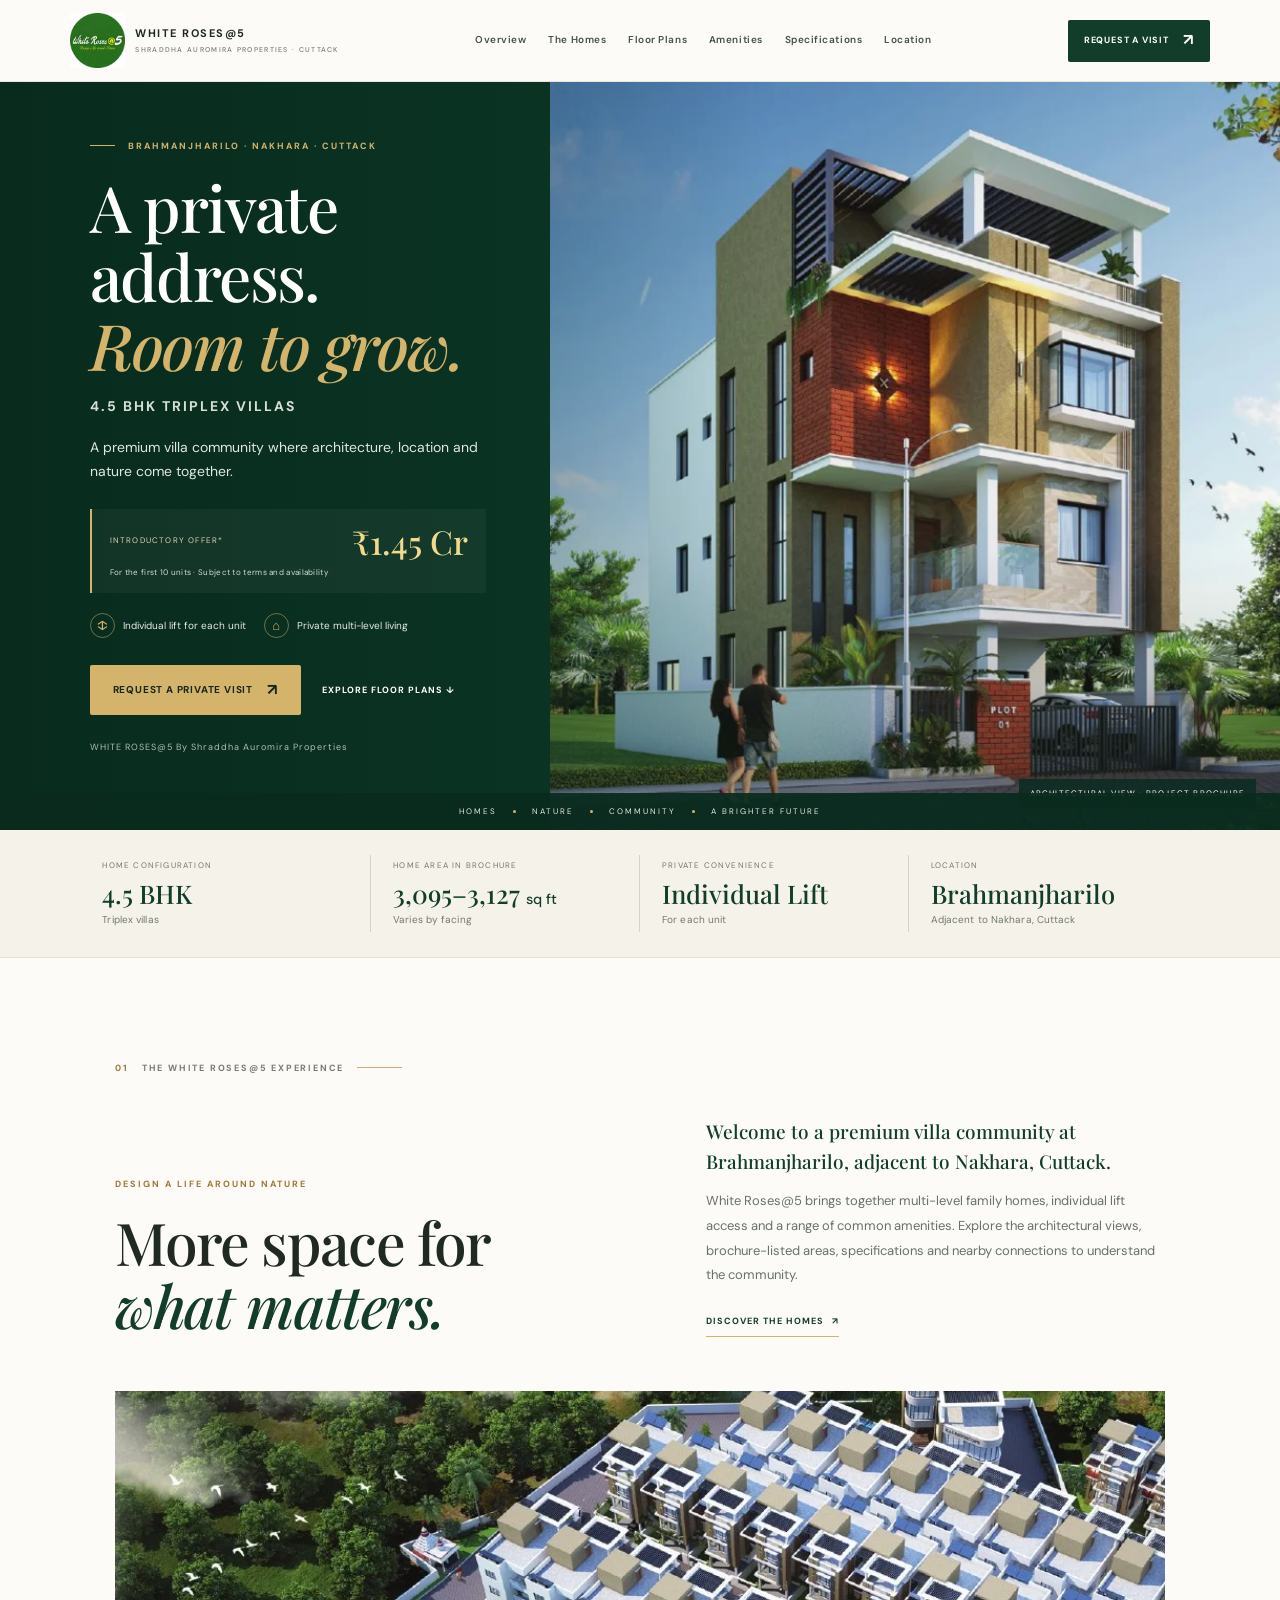
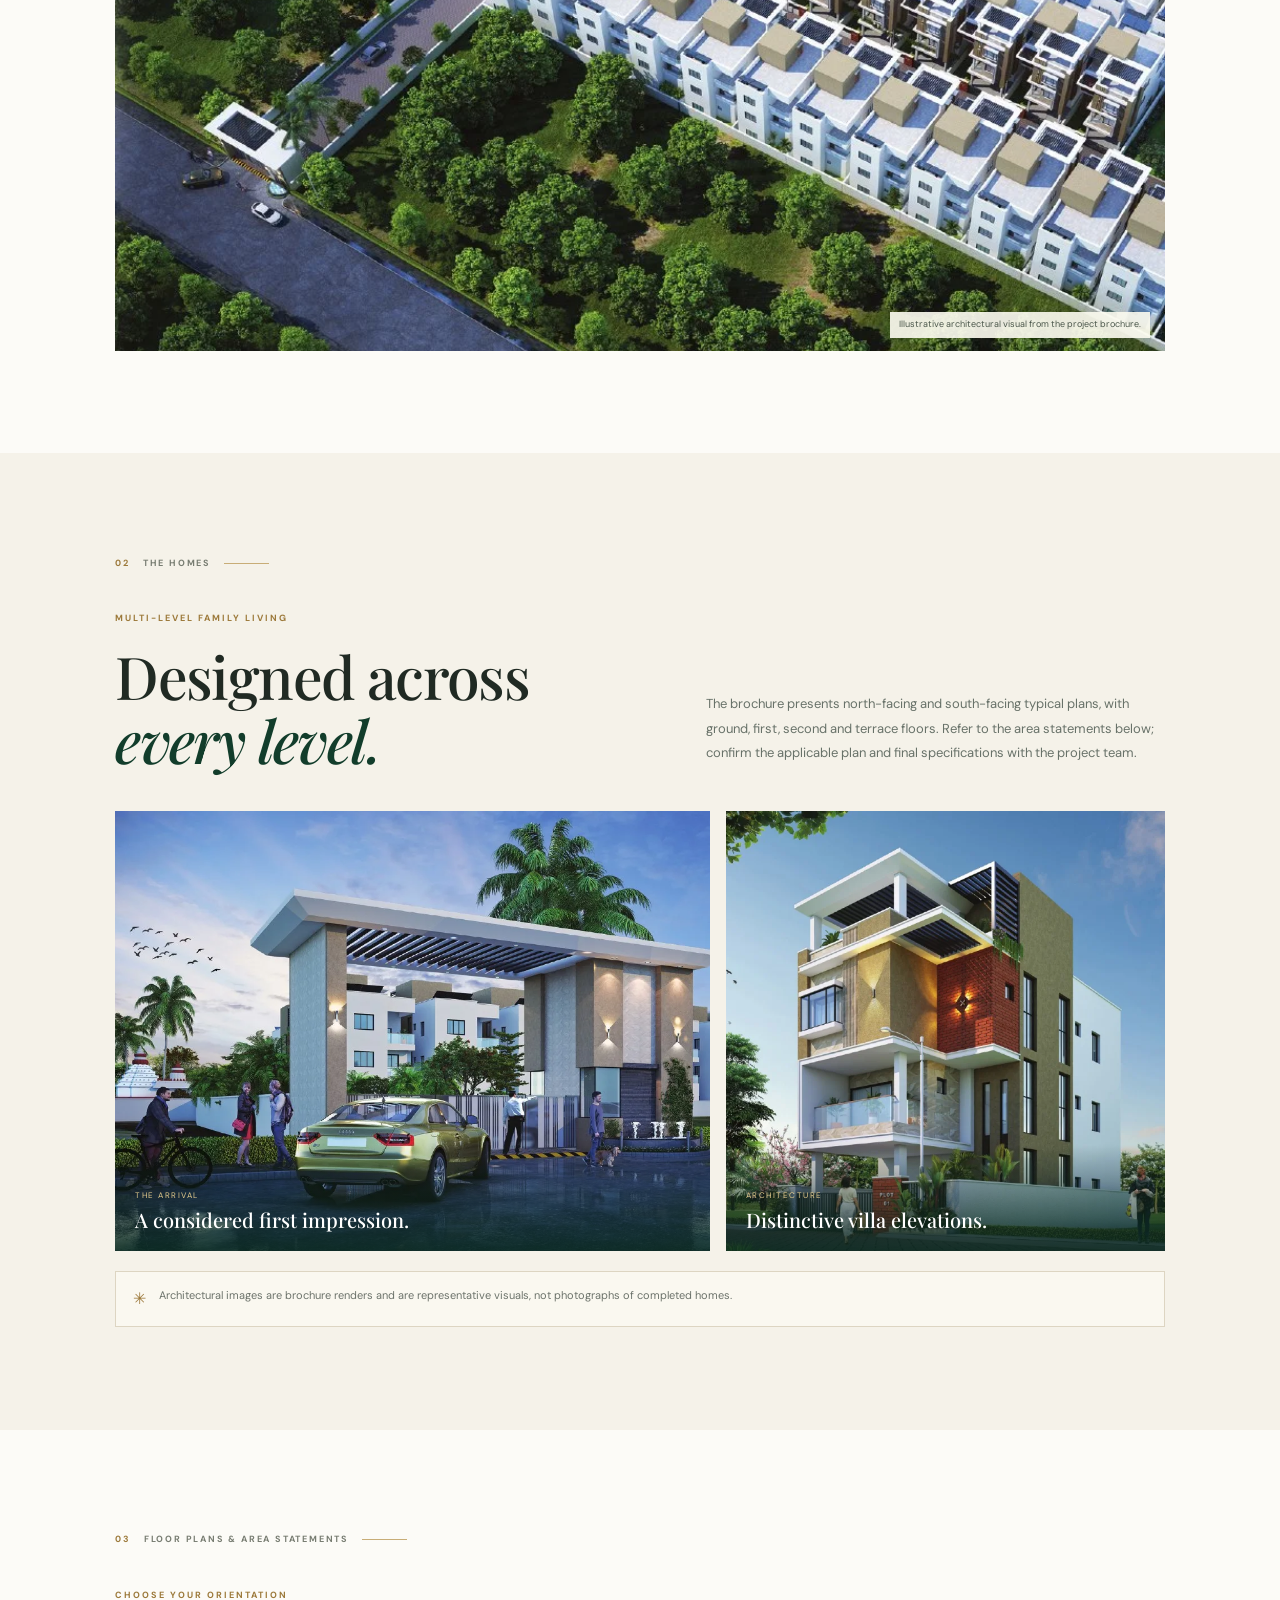
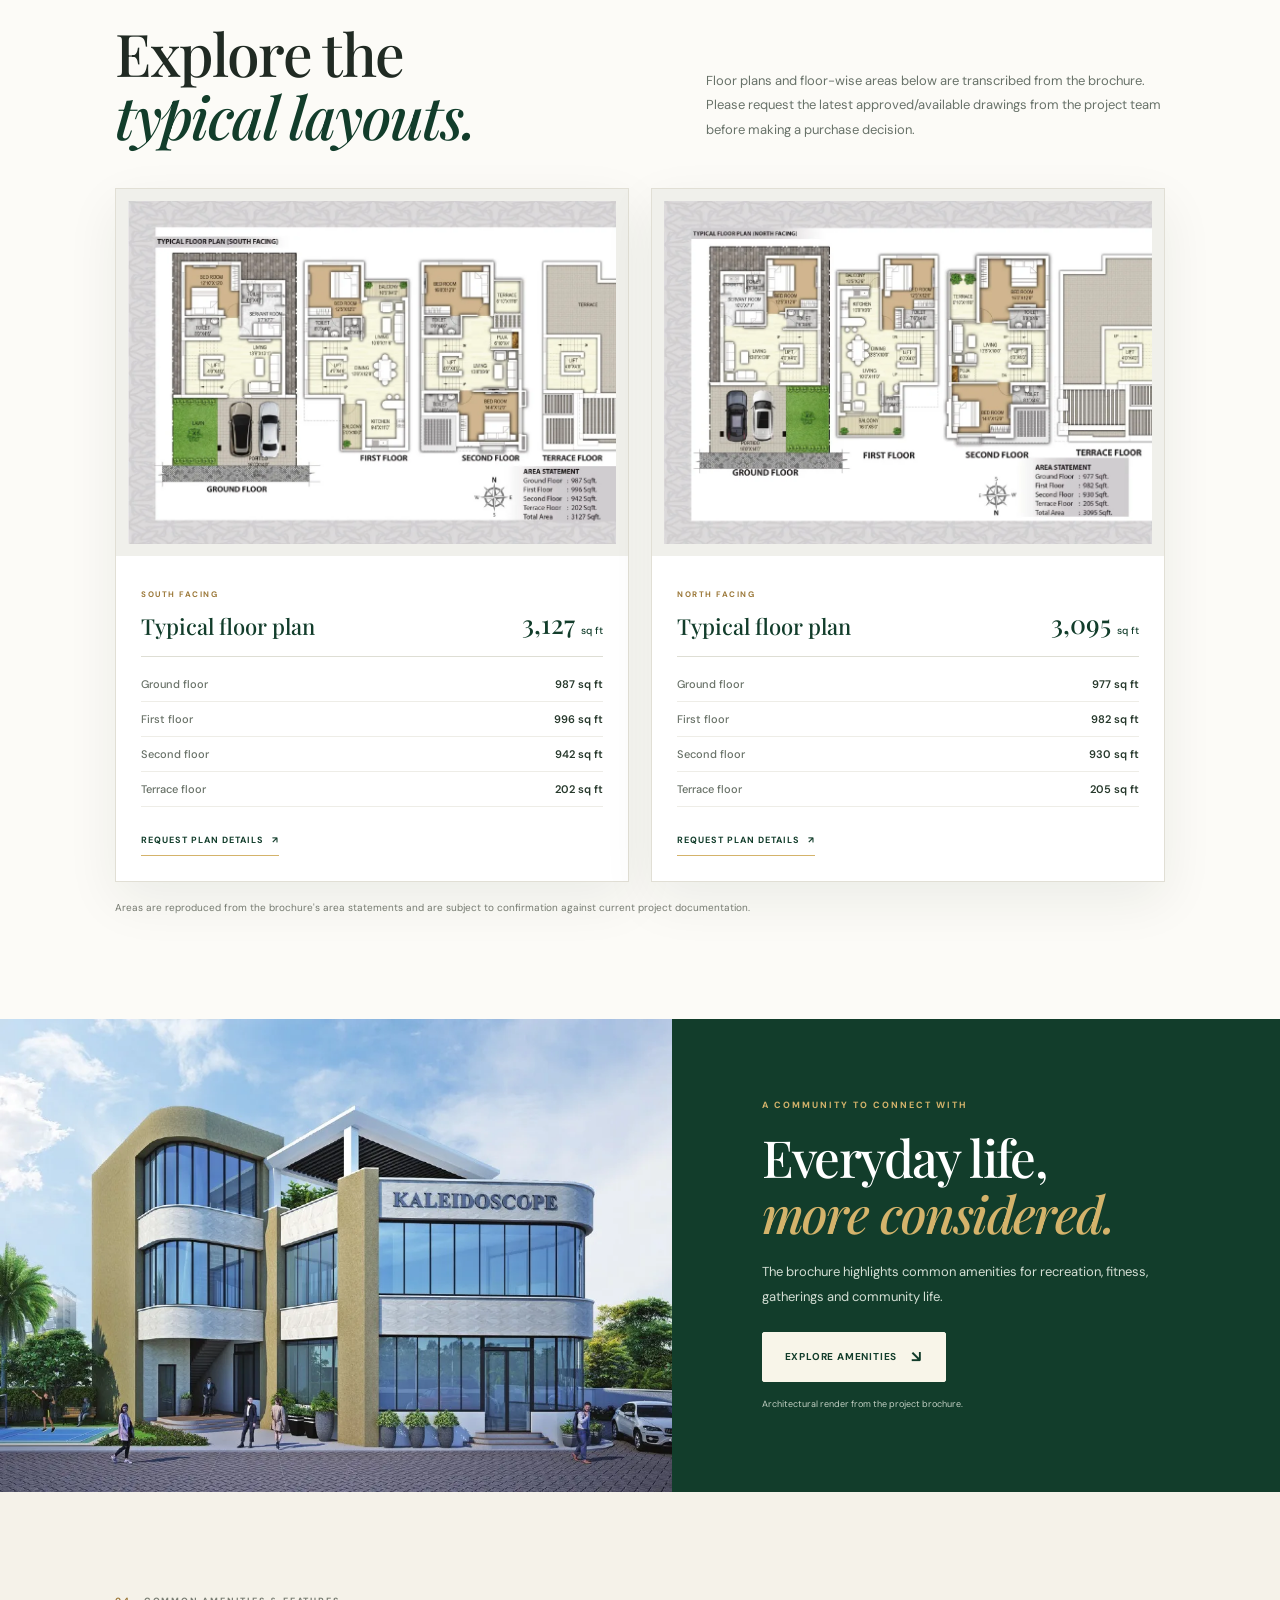
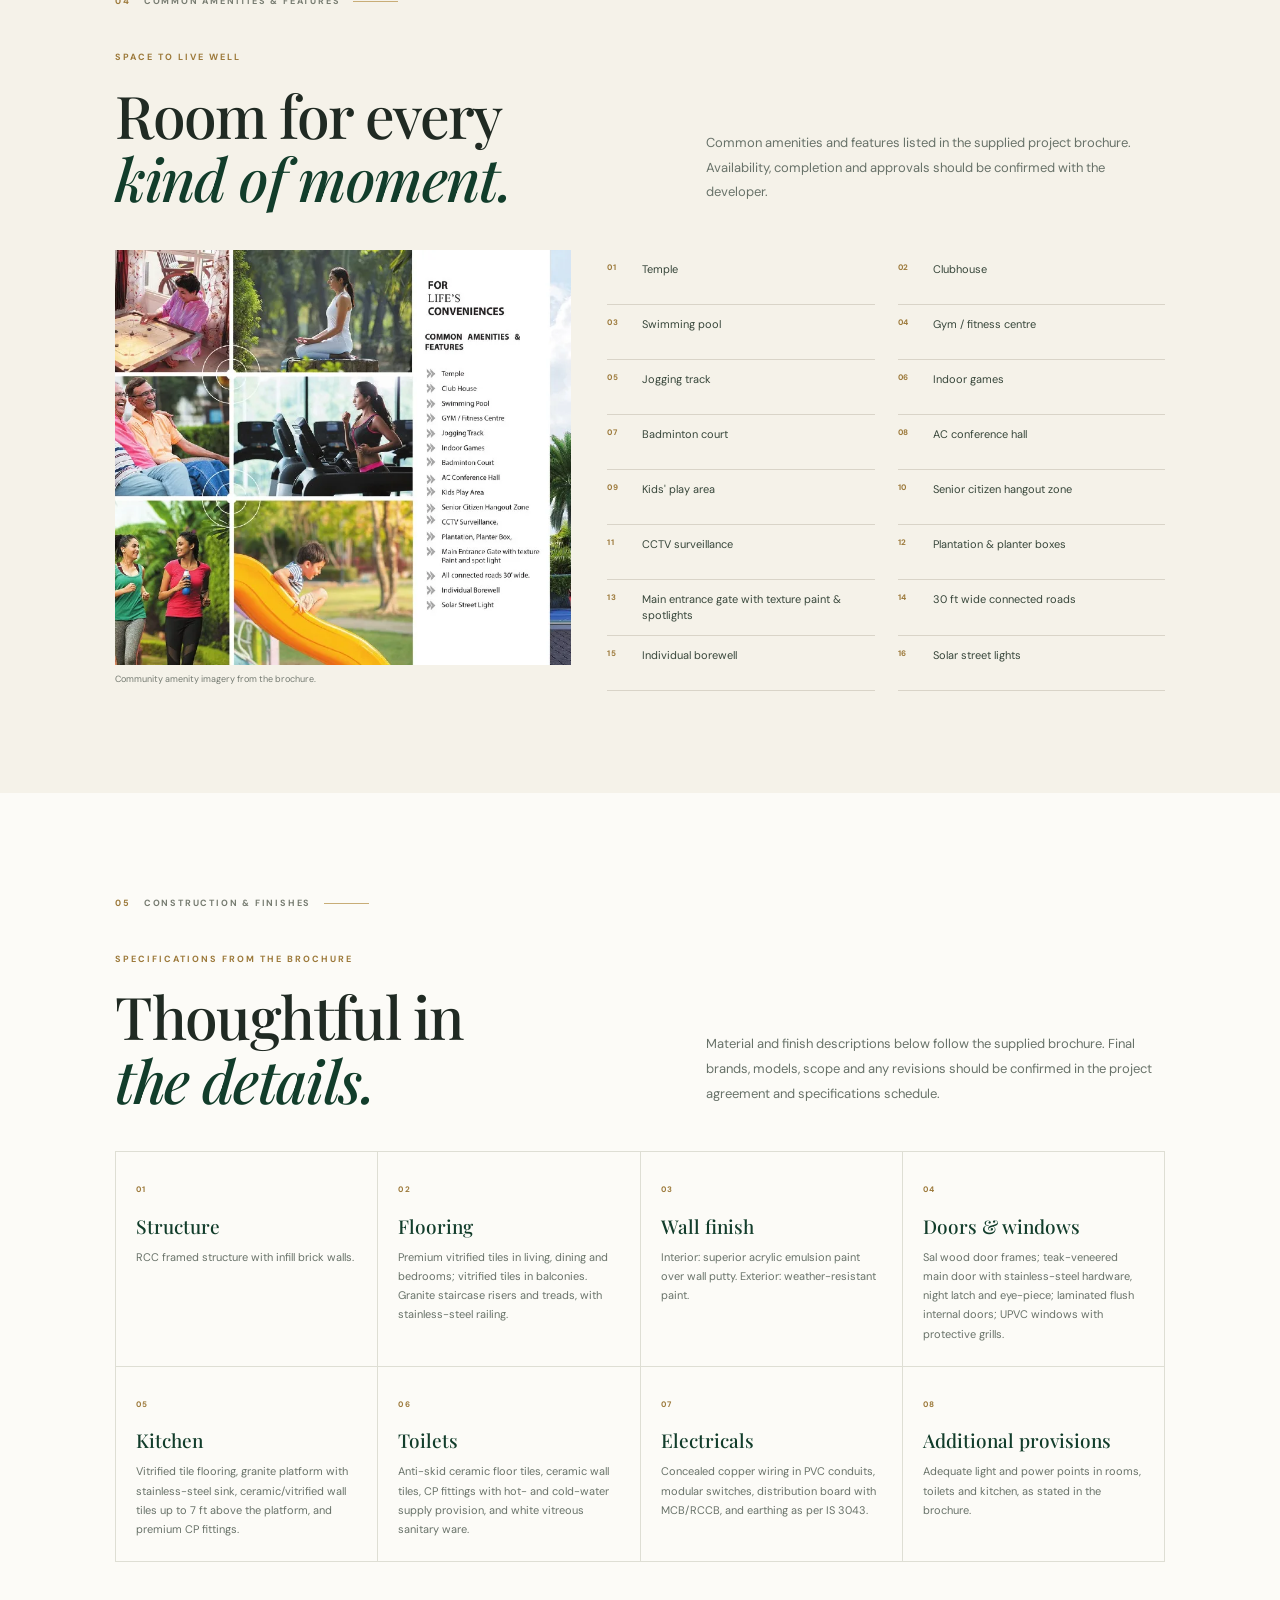
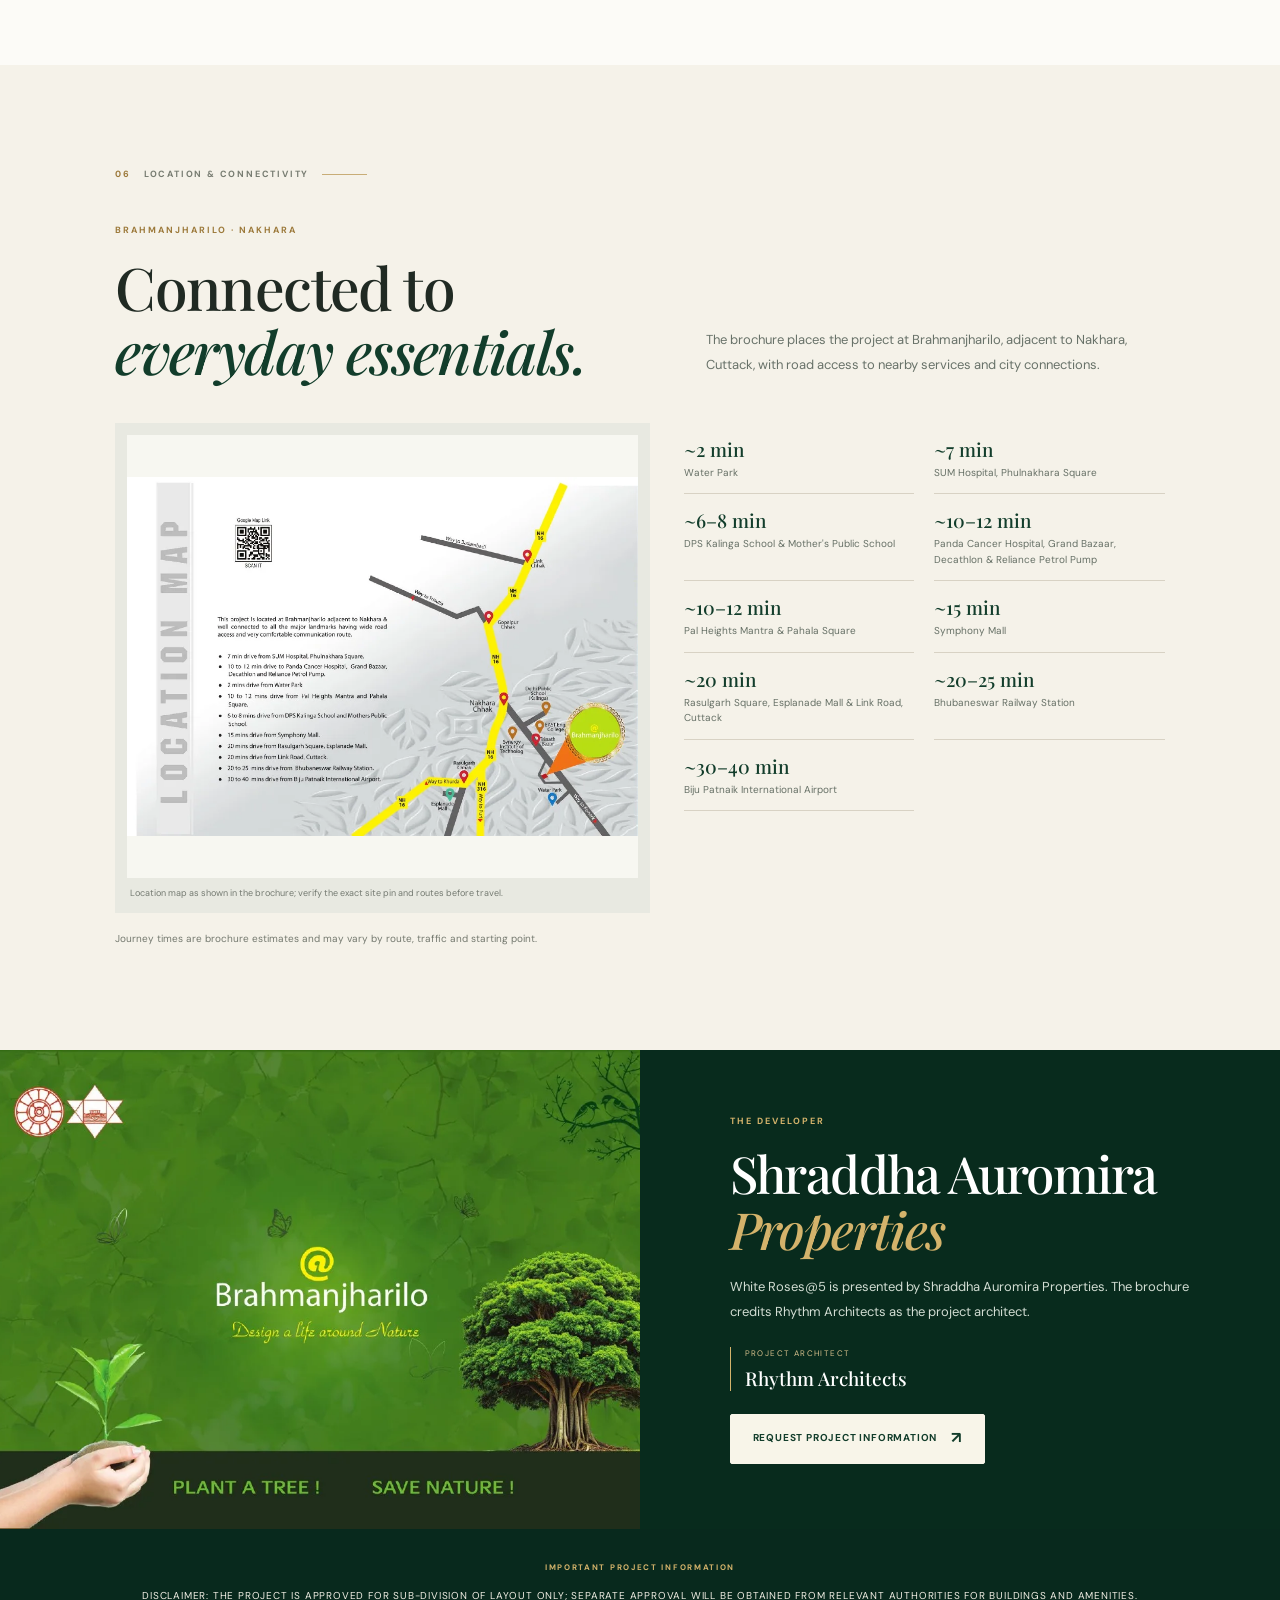
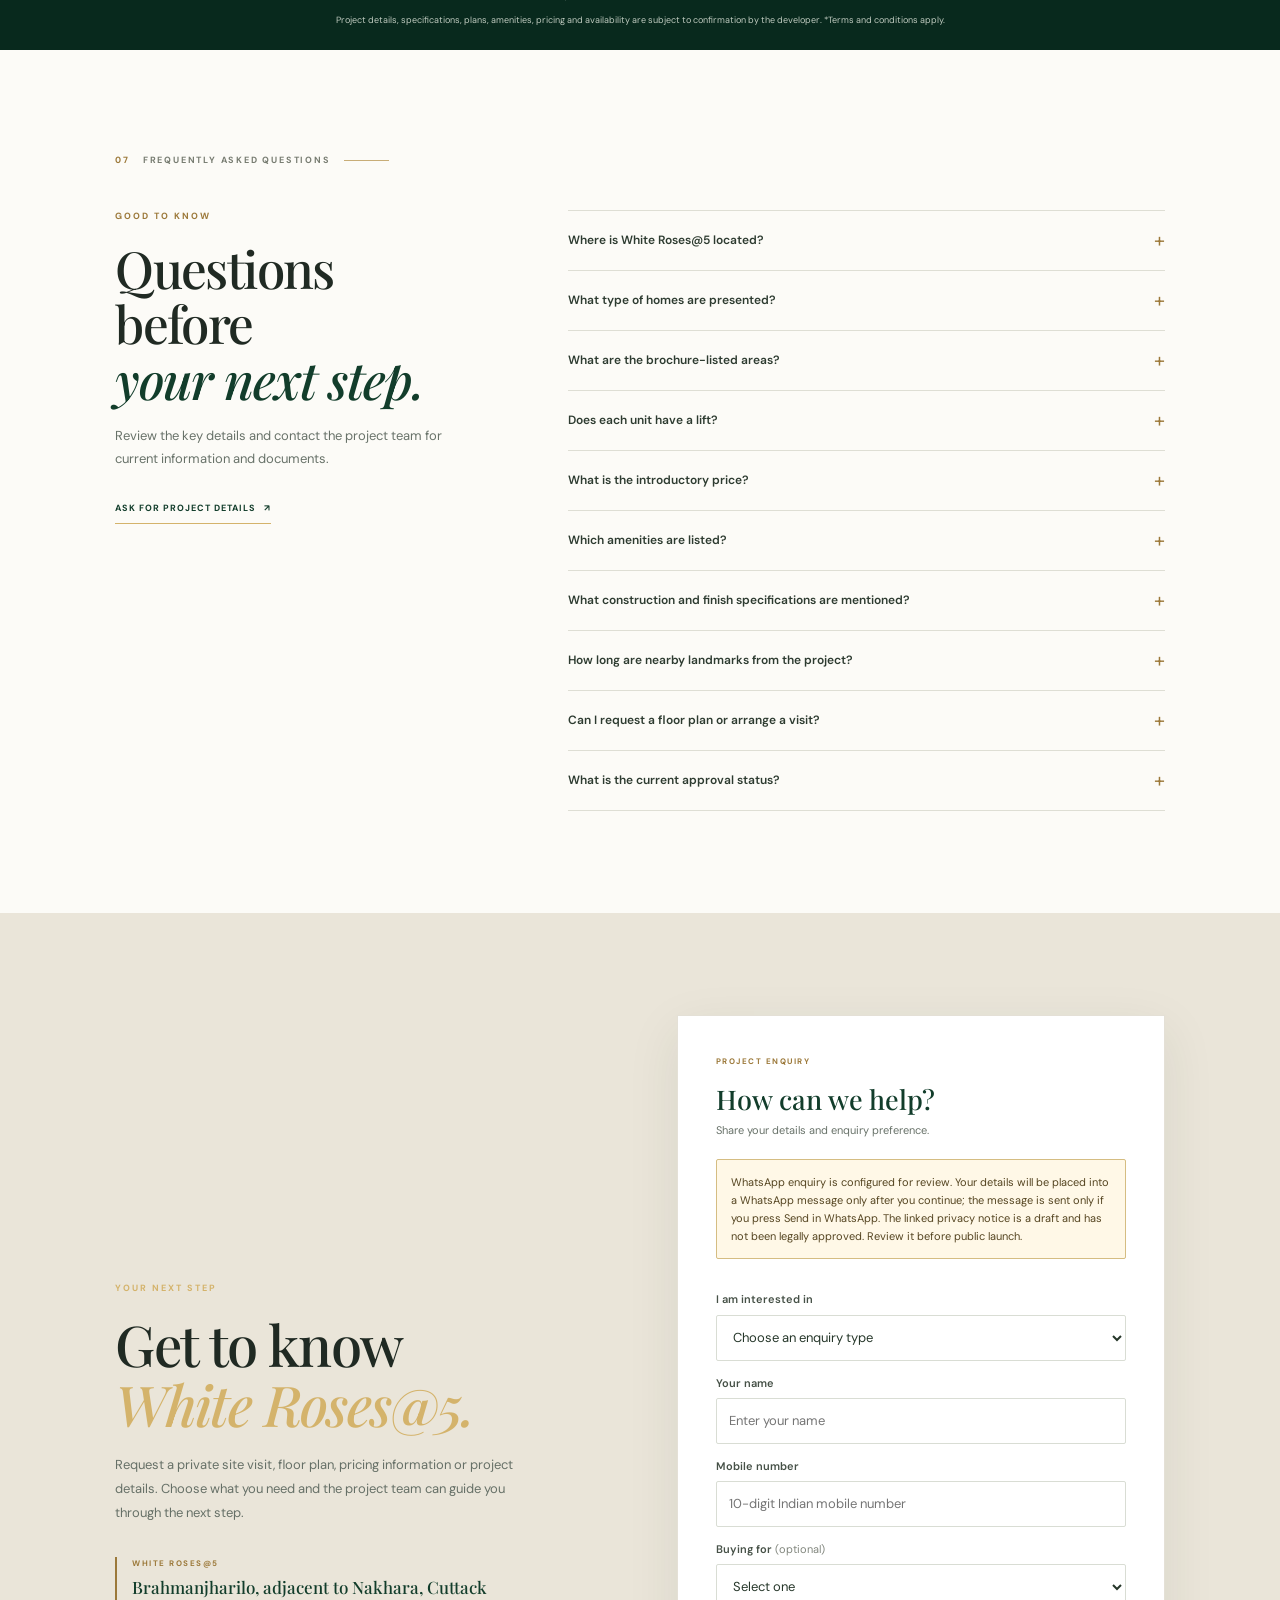
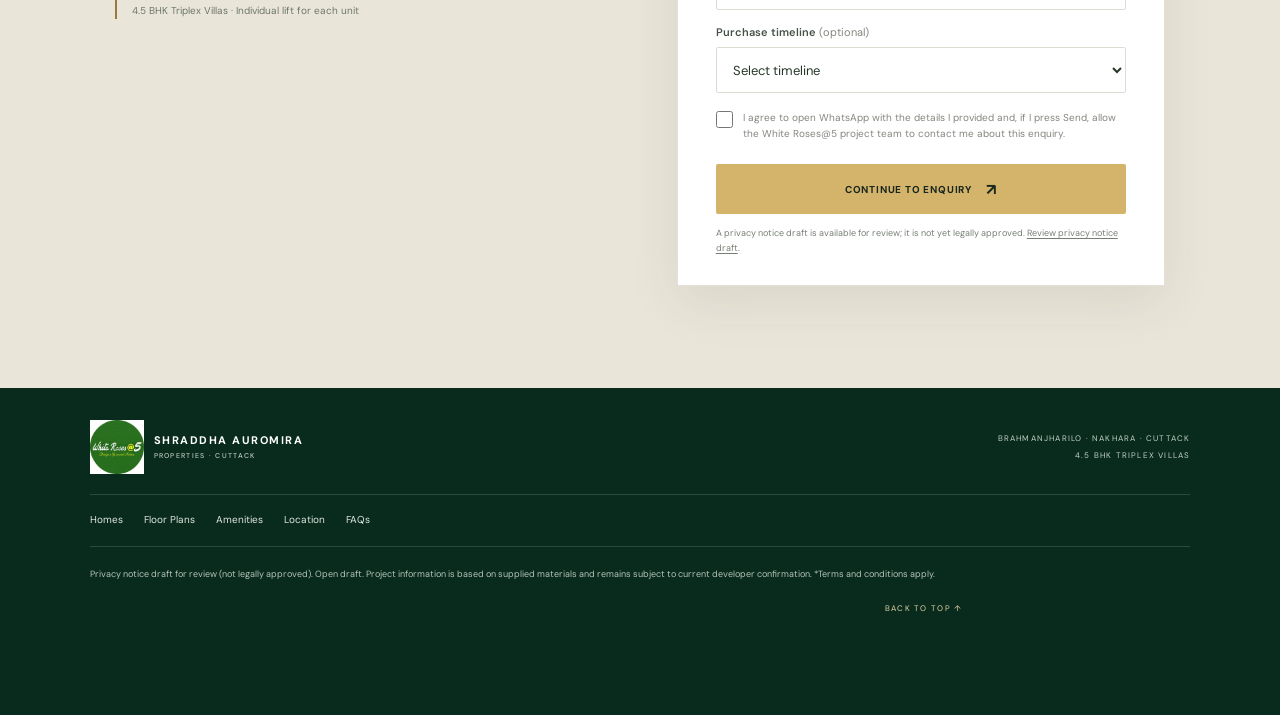
==== index.html @ a3e11076 "new updates" ====
<!doctype html>
<html lang="en">
<head>
  <meta charset="utf-8">
  <meta name="viewport" content="width=device-width, initial-scale=1">
  <meta name="theme-color" content="#123d2b">
  <meta name="color-scheme" content="light">
  <meta name="referrer" content="strict-origin-when-cross-origin">
  <meta name="description" content="Explore White Roses@5 by Shraddha Auromira Properties, a 4.5 BHK triplex villa community at Brahmanjharilo, adjacent to Nakhara, Cuttack. View brochure-listed floor areas, amenities, specifications and location details.">
  <meta property="og:type" content="website">
  <meta property="og:title" content="White Roses@5 | 4.5 BHK Triplex Villa Community">
  <meta property="og:description" content="A private villa community at Brahmanjharilo, adjacent to Nakhara, Cuttack. Explore the homes, plans, amenities and specifications.">
  <meta property="og:image" content="assets/brochure/page-04-right.webp">
  <title>White Roses@5, Brahmanjharilo, Nakhara | 4.5 BHK Triplex Villas</title>
  <link rel="icon" type="image/png" sizes="96x96" href="assets/favicon.png">
  <link rel="preconnect" href="https://fonts.googleapis.com">
  <link rel="preconnect" href="https://fonts.gstatic.com" crossorigin>
  <link href="https://fonts.googleapis.com/css2?family=DM+Sans:wght@400;500;600;700&family=Playfair+Display:wght@500;600;700&display=swap" rel="stylesheet">
  <link rel="stylesheet" href="styles.css">
</head>
<body>
<a class="skip-link" href="#main">Skip to content</a>
<header class="site-header">
  <a class="brand" href="#top" aria-label="White Roses at 5 home">
    <img src="assets/white-roses-logo.webp" width="62" height="62" alt="White Roses at 5 — Design a life around Nature">
    <span class="brand-copy">WHITE ROSES@5 <small>SHRADDHA AUROMIRA PROPERTIES · CUTTACK</small></span>
  </a>
  <nav class="desktop-nav" id="primary-navigation" aria-label="Main navigation">
    <a href="#overview">Overview</a><a href="#homes">The Homes</a><a href="#floor-plans">Floor Plans</a><a href="#amenities">Amenities</a><a href="#specifications">Specifications</a><a href="#location">Location</a>
  </nav>
  <div class="header-actions">
    <a class="button button-dark header-cta" href="#enquiry" data-intent="Site Visit">Request a Visit <span aria-hidden="true">↗</span></a>
    <button class="menu-toggle" type="button" aria-expanded="false" aria-controls="primary-navigation" aria-label="Open navigation menu"><span></span><span></span><span></span></button>
  </div>
</header>
<main id="main" tabindex="-1">
  <section class="hero" id="top" aria-labelledby="hero-title">
    <div class="hero-media">
      <img src="assets/brochure/page-04-right.webp" width="1000" height="704" fetchpriority="high" alt="Architectural perspective of a White Roses@5 triplex villa, as shown in the project brochure">
      <span class="image-stamp">ARCHITECTURAL VIEW · PROJECT BROCHURE</span>
    </div>
    <div class="hero-shade"></div>
    <div class="hero-content">
      <p class="eyebrow"><span></span> BRAHMANJHARILO · NAKHARA · CUTTACK</p>
      <h1 id="hero-title">A private address.<br><em>Room to grow.</em><strong>4.5 BHK TRIPLEX VILLAS</strong></h1>
      <p class="hero-sub">A premium villa community where architecture, location and nature come together.</p>
      <div class="hero-offer"><div><span>INTRODUCTORY OFFER*</span><strong>₹1.45 Cr</strong></div><small>For the first 10 units · Subject to terms and availability</small></div>
      <div class="hero-points"><span><b>↕</b> Individual lift for each unit</span><span><b>⌂</b> Private multi-level living</span></div>
      <div class="hero-actions"><a class="button button-gold" href="#enquiry" data-intent="Site Visit">Request a Private Visit <span aria-hidden="true">↗</span></a><a class="hero-secondary" href="#floor-plans">Explore Floor Plans <span aria-hidden="true">↓</span></a></div>
      <p class="hero-note">WHITE ROSES@5 By Shraddha Auromira Properties</p>
    </div>
    <div class="hero-bottom"><span>HOMES</span><i></i><span>NATURE</span><i></i><span>COMMUNITY</span><i></i><span>A BRIGHTER FUTURE</span></div>
  </section>

  <section class="fact-strip" aria-label="Project highlights">
    <div><small>HOME CONFIGURATION</small><strong>4.5 BHK</strong><span>Triplex villas</span></div>
    <div><small>HOME AREA IN BROCHURE</small><strong>3,095–3,127 <em>sq ft</em></strong><span>Varies by facing</span></div>
    <div><small>PRIVATE CONVENIENCE</small><strong>Individual Lift</strong><span>For each unit</span></div>
    <div><small>LOCATION</small><strong>Brahmanjharilo</strong><span>Adjacent to Nakhara, Cuttack</span></div>
  </section>

  <section class="section intro" id="overview">
    <div class="section-label">01 <span>THE WHITE ROSES@5 EXPERIENCE</span></div>
    <div class="intro-grid">
      <div><p class="eyebrow dark-eyebrow">DESIGN A LIFE AROUND NATURE</p><h2>More space for<br><em>what matters.</em></h2></div>
      <div class="intro-copy"><p class="intro-lead">Welcome to a premium villa community at Brahmanjharilo, adjacent to Nakhara, Cuttack.</p><p>White Roses@5 brings together multi-level family homes, individual lift access and a range of common amenities. Explore the architectural views, brochure-listed areas, specifications and nearby connections to understand the community.</p><a class="inline-link" href="#homes">Discover the homes <span aria-hidden="true">↗</span></a></div>
    </div>
    <figure class="wide-image"><img src="assets/brochure/page-03-left.webp" width="1000" height="704" loading="lazy" alt="Aerial architectural view of the villa community from the brochure"><figcaption>Illustrative architectural visual from the project brochure.</figcaption></figure>
  </section>

  <section class="section homes" id="homes">
    <div class="section-label">02 <span>THE HOMES</span></div>
    <div class="section-head"><div><p class="eyebrow dark-eyebrow">MULTI-LEVEL FAMILY LIVING</p><h2>Designed across<br><em>every level.</em></h2></div><p>The brochure presents north-facing and south-facing typical plans, with ground, first, second and terrace floors. Refer to the area statements below; confirm the applicable plan and final specifications with the project team.</p></div>
    <div class="home-visuals">
      <figure class="home-visual home-visual-main"><img src="assets/brochure/page-02-left.webp" width="1000" height="704" loading="lazy" alt="Entrance gateway rendering shown in the White Roses@5 brochure"><figcaption><span>THE ARRIVAL</span><strong>A considered first impression.</strong></figcaption></figure>
      <figure class="home-visual"><img src="assets/brochure/page-05-right.webp" width="1000" height="704" loading="lazy" alt="Alternate exterior architectural view of a triplex villa from the brochure"><figcaption><span>ARCHITECTURE</span><strong>Distinctive villa elevations.</strong></figcaption></figure>
    </div>
    <div class="home-note"><span class="note-icon">✳</span><p>Architectural images are brochure renders and are representative visuals, not photographs of completed homes.</p></div>
  </section>

  <section class="section plans" id="floor-plans">
    <div class="section-label">03 <span>FLOOR PLANS & AREA STATEMENTS</span></div>
    <div class="section-head"><div><p class="eyebrow dark-eyebrow">CHOOSE YOUR ORIENTATION</p><h2>Explore the<br><em>typical layouts.</em></h2></div><p>Floor plans and floor-wise areas below are transcribed from the brochure. Please request the latest approved/available drawings from the project team before making a purchase decision.</p></div>
    <div class="plan-grid">
      <article class="plan-card"><div class="plan-image"><img src="assets/brochure/page-04-left.webp" width="1000" height="704" loading="lazy" alt="South-facing typical floor plan showing ground, first, second and terrace floors"></div><div class="plan-details"><div class="plan-title"><div><span>SOUTH FACING</span><h3>Typical floor plan</h3></div><strong>3,127 <small>sq ft</small></strong></div><table><tbody><tr><th>Ground floor</th><td>987 sq ft</td></tr><tr><th>First floor</th><td>996 sq ft</td></tr><tr><th>Second floor</th><td>942 sq ft</td></tr><tr><th>Terrace floor</th><td>202 sq ft</td></tr></tbody></table><a class="inline-link" href="#enquiry" data-intent="Floor Plan">Request plan details <span aria-hidden="true">↗</span></a></div></article>
      <article class="plan-card"><div class="plan-image"><img src="assets/brochure/page-05-left.webp" width="1000" height="704" loading="lazy" alt="North-facing typical floor plan showing ground, first, second and terrace floors"></div><div class="plan-details"><div class="plan-title"><div><span>NORTH FACING</span><h3>Typical floor plan</h3></div><strong>3,095 <small>sq ft</small></strong></div><table><tbody><tr><th>Ground floor</th><td>977 sq ft</td></tr><tr><th>First floor</th><td>982 sq ft</td></tr><tr><th>Second floor</th><td>930 sq ft</td></tr><tr><th>Terrace floor</th><td>205 sq ft</td></tr></tbody></table><a class="inline-link" href="#enquiry" data-intent="Floor Plan">Request plan details <span aria-hidden="true">↗</span></a></div></article>
    </div>
    <p class="small-print">Areas are reproduced from the brochure's area statements and are subject to confirmation against current project documentation.</p>
  </section>

  <section class="amenity-feature">
    <div class="amenity-image"><img src="assets/brochure/page-08-right.webp" width="1000" height="704" loading="lazy" alt="Kaleidoscope community facility architectural rendering from the brochure"></div>
    <div class="amenity-copy"><p class="eyebrow">A COMMUNITY TO CONNECT WITH</p><h2>Everyday life,<br><em>more considered.</em></h2><p>The brochure highlights common amenities for recreation, fitness, gatherings and community life.</p><a class="button button-light" href="#amenities">Explore Amenities <span aria-hidden="true">↘</span></a><small>Architectural render from the project brochure.</small></div>
  </section>

  <section class="section amenities" id="amenities">
    <div class="section-label">04 <span>COMMON AMENITIES & FEATURES</span></div>
    <div class="section-head"><div><p class="eyebrow dark-eyebrow">SPACE TO LIVE WELL</p><h2>Room for every<br><em>kind of moment.</em></h2></div><p>Common amenities and features listed in the supplied project brochure. Availability, completion and approvals should be confirmed with the developer.</p></div>
    <div class="amenity-layout"><figure><img src="assets/brochure/page-08-left.webp" width="1000" height="704" loading="lazy" alt="Brochure visual collage illustrating community recreation and amenities"><figcaption>Community amenity imagery from the brochure.</figcaption></figure><div class="amenity-list">
      <div><span>01</span><p>Temple</p></div><div><span>02</span><p>Clubhouse</p></div><div><span>03</span><p>Swimming pool</p></div><div><span>04</span><p>Gym / fitness centre</p></div><div><span>05</span><p>Jogging track</p></div><div><span>06</span><p>Indoor games</p></div><div><span>07</span><p>Badminton court</p></div><div><span>08</span><p>AC conference hall</p></div><div><span>09</span><p>Kids' play area</p></div><div><span>10</span><p>Senior citizen hangout zone</p></div><div><span>11</span><p>CCTV surveillance</p></div><div><span>12</span><p>Plantation & planter boxes</p></div><div><span>13</span><p>Main entrance gate with texture paint & spotlights</p></div><div><span>14</span><p>30 ft wide connected roads</p></div><div><span>15</span><p>Individual borewell</p></div><div><span>16</span><p>Solar street lights</p></div>
    </div></div>
  </section>

  <section class="section specs" id="specifications">
    <div class="section-label">05 <span>CONSTRUCTION & FINISHES</span></div>
    <div class="section-head"><div><p class="eyebrow dark-eyebrow">SPECIFICATIONS FROM THE BROCHURE</p><h2>Thoughtful in<br><em>the details.</em></h2></div><p>Material and finish descriptions below follow the supplied brochure. Final brands, models, scope and any revisions should be confirmed in the project agreement and specifications schedule.</p></div>
    <div class="spec-grid">
      <article class="spec-card"><span class="spec-no">01</span><h3>Structure</h3><p>RCC framed structure with infill brick walls.</p></article>
      <article class="spec-card"><span class="spec-no">02</span><h3>Flooring</h3><p>Premium vitrified tiles in living, dining and bedrooms; vitrified tiles in balconies. Granite staircase risers and treads, with stainless-steel railing.</p></article>
      <article class="spec-card"><span class="spec-no">03</span><h3>Wall finish</h3><p>Interior: superior acrylic emulsion paint over wall putty. Exterior: weather-resistant paint.</p></article>
      <article class="spec-card"><span class="spec-no">04</span><h3>Doors & windows</h3><p>Sal wood door frames; teak-veneered main door with stainless-steel hardware, night latch and eye-piece; laminated flush internal doors; UPVC windows with protective grills.</p></article>
      <article class="spec-card"><span class="spec-no">05</span><h3>Kitchen</h3><p>Vitrified tile flooring, granite platform with stainless-steel sink, ceramic/vitrified wall tiles up to 7 ft above the platform, and premium CP fittings.</p></article>
      <article class="spec-card"><span class="spec-no">06</span><h3>Toilets</h3><p>Anti-skid ceramic floor tiles, ceramic wall tiles, CP fittings with hot- and cold-water supply provision, and white vitreous sanitary ware.</p></article>
      <article class="spec-card"><span class="spec-no">07</span><h3>Electricals</h3><p>Concealed copper wiring in PVC conduits, modular switches, distribution board with MCB/RCCB, and earthing as per IS 3043.</p></article>
      <article class="spec-card"><span class="spec-no">08</span><h3>Additional provisions</h3><p>Adequate light and power points in rooms, toilets and kitchen, as stated in the brochure.</p></article>
    </div>
  </section>

  <section class="section location" id="location">
    <div class="section-label">06 <span>LOCATION & CONNECTIVITY</span></div>
    <div class="section-head"><div><p class="eyebrow dark-eyebrow">BRAHMANJHARILO · NAKHARA</p><h2>Connected to<br><em>everyday essentials.</em></h2></div><p>The brochure places the project at Brahmanjharilo, adjacent to Nakhara, Cuttack, with road access to nearby services and city connections.</p></div>
    <div class="location-content"><figure class="location-map"><img src="assets/brochure/page-10-left.webp" width="1000" height="704" loading="lazy" alt="Location and nearby landmark map reproduced from the project brochure"><figcaption>Location map as shown in the brochure; verify the exact site pin and routes before travel.</figcaption></figure><div class="distance-list">
      <div><span>~2 min</span><p>Water Park</p></div><div><span>~7 min</span><p>SUM Hospital, Phulnakhara Square</p></div><div><span>~6–8 min</span><p>DPS Kalinga School & Mother's Public School</p></div><div><span>~10–12 min</span><p>Panda Cancer Hospital, Grand Bazaar, Decathlon & Reliance Petrol Pump</p></div><div><span>~10–12 min</span><p>Pal Heights Mantra & Pahala Square</p></div><div><span>~15 min</span><p>Symphony Mall</p></div><div><span>~20 min</span><p>Rasulgarh Square, Esplanade Mall & Link Road, Cuttack</p></div><div><span>~20–25 min</span><p>Bhubaneswar Railway Station</p></div><div><span>~30–40 min</span><p>Biju Patnaik International Airport</p></div>
    </div></div><p class="small-print">Journey times are brochure estimates and may vary by route, traffic and starting point.</p>
  </section>

  <section class="developer-band">
    <div class="developer-art"><img src="assets/brochure/page-01-right.webp" width="1000" height="704" loading="lazy" alt="Nature-themed project brochure cover artwork"></div>
    <div class="developer-copy"><p class="eyebrow">THE DEVELOPER</p><h2>Shraddha Auromira<br><em>Properties</em></h2><p>White Roses@5 is presented by Shraddha Auromira Properties. The brochure credits Rhythm Architects as the project architect.</p><div class="developer-credit"><span>PROJECT ARCHITECT</span><strong>Rhythm Architects</strong></div><a class="button button-light" href="#enquiry" data-intent="Project Information">Request Project Information <span aria-hidden="true">↗</span></a></div>
  </section>

  <section class="disclaimer"><span>IMPORTANT PROJECT INFORMATION</span><p>DISCLAIMER: THE PROJECT IS APPROVED FOR SUB-DIVISION OF LAYOUT ONLY; SEPARATE APPROVAL WILL BE OBTAINED FROM RELEVANT AUTHORITIES FOR BUILDINGS AND AMENITIES.</p><small>Project details, specifications, plans, amenities, pricing and availability are subject to confirmation by the developer. *Terms and conditions apply.</small></section>

  <section class="section faq" id="faq">
    <div class="section-label">07 <span>FREQUENTLY ASKED QUESTIONS</span></div>
    <div class="faq-grid"><div><p class="eyebrow dark-eyebrow">GOOD TO KNOW</p><h2>Questions before<br><em>your next step.</em></h2><p>Review the key details and contact the project team for current information and documents.</p><a class="inline-link" href="#enquiry" data-intent="Project Information">Ask for project details <span aria-hidden="true">↗</span></a></div><div class="faq-list">
      <details><summary>Where is White Roses@5 located?<span>+</span></summary><p>The brochure identifies the project as being at Brahmanjharilo, adjacent to Nakhara, Cuttack.</p></details>
      <details><summary>What type of homes are presented?<span>+</span></summary><p>4.5 BHK triplex villas, as promoted in the project campaign material.</p></details>
      <details><summary>What are the brochure-listed areas?<span>+</span></summary><p>The south-facing typical plan lists a total area of 3,127 sq ft; the north-facing typical plan lists 3,095 sq ft. Refer to the floor-plan section for floor-wise statements.</p></details>
      <details><summary>Does each unit have a lift?<span>+</span></summary><p>The project material promotes individual lift access for each unit, and the typical floor plans show a lift.</p></details>
      <details><summary>What is the introductory price?<span>+</span></summary><p>The earlier supplied campaign creative states ₹1.45 Cr* for the first 10 units. Confirm current price, terms and availability with the developer.</p></details>
      <details><summary>Which amenities are listed?<span>+</span></summary><p>The brochure lists a temple, clubhouse, swimming pool, gym/fitness centre, jogging track, indoor games, badminton court, AC conference hall, kids' play area, senior citizen hangout zone and additional community features.</p></details>
      <details><summary>What construction and finish specifications are mentioned?<span>+</span></summary><p>The brochure includes an RCC framed structure with infill brick walls, vitrified tile flooring, specified wall finishes, doors and windows, kitchen and toilet finishes, and electrical provisions. See the specifications section for details.</p></details>
      <details><summary>How long are nearby landmarks from the project?<span>+</span></summary><p>The brochure provides estimated drive times to nearby hospitals, schools, shopping destinations, Bhubaneswar Railway Station and Biju Patnaik International Airport. Times may vary with traffic and route.</p></details>
      <details><summary>Can I request a floor plan or arrange a visit?<span>+</span></summary><p>Use the enquiry form to prepare a WhatsApp request for a floor plan, project information or a site visit. Review the prepared message and press Send in WhatsApp to complete your enquiry.</p></details>
      <details><summary>What is the current approval status?<span>+</span></summary><p>The published disclaimer states that the project is approved for sub-division of layout only, and separate approvals will be obtained from relevant authorities for buildings and amenities. Request current documentation from the developer.</p></details>
    </div></div>
  </section>

  <section class="enquiry" id="enquiry">
    <div class="enquiry-copy"><p class="eyebrow">YOUR NEXT STEP</p><h2>Get to know<br><em>White Roses@5.</em></h2><p>Request a private site visit, floor plan, pricing information or project details. Choose what you need and the project team can guide you through the next step.</p><div class="enquiry-summary"><span>WHITE ROSES@5</span><strong>Brahmanjharilo, adjacent to Nakhara, Cuttack</strong><small>4.5 BHK Triplex Villas · Individual lift for each unit</small></div></div>
    <div class="form-card"><div class="form-heading"><span>PROJECT ENQUIRY</span><h3>How can we help?</h3><p>Share your details and enquiry preference.</p></div><p class="form-config-note" id="form-config-note" role="status">WhatsApp enquiry is configured for review. Your details will be placed into a WhatsApp message only after you continue; the message is sent only if you press Send in WhatsApp. The linked privacy notice is a draft and has not been legally approved. Review it before public launch.</p>
      <form id="enquiry-form" novalidate aria-describedby="form-config-note"><fieldset id="enquiry-fields" disabled>
        <label for="intent">I am interested in</label><select id="intent" name="intent" required><option value="">Choose an enquiry type</option><option value="Site Visit">Private site visit</option><option value="Floor Plan">Floor plan</option><option value="Price Details">Price and availability</option><option value="Project Information">Project information and documents</option></select>
        <label for="name">Your name</label><input id="name" name="name" autocomplete="name" placeholder="Enter your name" minlength="2" maxlength="80" required>
        <label for="phone">Mobile number</label><input id="phone" name="phone" type="tel" inputmode="numeric" autocomplete="tel-national" placeholder="10-digit Indian mobile number" pattern="[6-9][0-9]{9}" minlength="10" maxlength="10" required>
        <div id="visit-preference" class="visit-preference" hidden><label for="day">Preferred visit date</label><input id="day" name="day" type="date"><label for="visit-time">Preferred time</label><select id="visit-time" name="visitTime"><option value="">Choose a time range</option><option>Morning (9 AM–12 PM)</option><option>Afternoon (12 PM–3 PM)</option><option>Evening (3 PM–6 PM)</option><option>Flexible</option></select></div>
        <div class="optional-fields"><label for="purpose">Buying for <span>(optional)</span></label><select id="purpose" name="purpose"><option value="">Select one</option><option>Self</option><option>Family</option><option>Investment</option></select><label for="timeline">Purchase timeline <span>(optional)</span></label><select id="timeline" name="timeline"><option value="">Select timeline</option><option>Immediately</option><option>1–3 months</option><option>3–6 months</option><option>Exploring</option></select></div>
        <label class="consent-row"><input type="checkbox" name="contactConsent" value="yes" required><span>I agree to open WhatsApp with the details I provided and, if I press Send, allow the White Roses@5 project team to contact me about this enquiry.</span></label>
        <button class="button button-gold form-submit" type="submit">Continue to Enquiry <span aria-hidden="true">↗</span></button><p class="form-privacy">A privacy notice draft is available for review; it is not yet legally approved. <a href="privacy-notice-draft.html">Review privacy notice draft</a>.</p><p class="form-error" id="form-error" role="alert" aria-live="polite"></p>
      </fieldset></form>
      <div class="thank-you" id="thank-you" hidden aria-live="polite"><span class="success-mark">✓</span><span class="eyebrow" id="thank-eyebrow">NEXT STEP</span><h3 id="thank-title">Your enquiry is ready.</h3><p id="thank-copy">Continue to WhatsApp to send your message to the project team.</p><a class="button button-dark" id="thank-whatsapp" href="#enquiry">Continue to WhatsApp ↗</a><button class="text-button" id="edit-enquiry" type="button">Edit enquiry details</button></div>
    </div>
  </section>
</main>
<footer class="footer"><a class="brand brand-light" href="#top"><img src="assets/white-roses-logo.webp" width="56" height="56" alt="White Roses at 5 logo"><span class="brand-copy">SHRADDHA AUROMIRA<small>PROPERTIES · CUTTACK</small></span></a><div class="footer-meta"><span>BRAHMANJHARILO · NAKHARA · CUTTACK</span><span>4.5 BHK TRIPLEX VILLAS</span></div><nav aria-label="Footer navigation"><a href="#homes">Homes</a><a href="#floor-plans">Floor Plans</a><a href="#amenities">Amenities</a><a href="#location">Location</a><a href="#faq">FAQs</a></nav><p id="privacy-note"><strong>Privacy notice draft for review (not legally approved).</strong> <a href="privacy-notice-draft.html">Open draft</a>. Project information is based on the supplied brochure and campaign creative and remains subject to current developer confirmation. *Terms and conditions apply.</p><a class="back-top" href="#top">BACK TO TOP ↑</a></footer>
<div class="mobile-cta" role="group" aria-label="Quick enquiry actions"><a href="#enquiry" data-contact="call">Contact</a><a href="#enquiry" data-contact="whatsapp">Enquire</a><a class="mobile-book" href="#enquiry" data-intent="Site Visit">Request a Visit</a></div>
<script src="script.js"></script>
</body>
</html>
---- styles.css ----
:root{--green:#123d2b;--green-deep:#082b1d;--green-mid:#22513c;--gold:#d4b36b;--gold-dark:#9c793a;--ivory:#f5f2e9;--paper:#fcfbf7;--ink:#202a23;--muted:#687269;--line:#deded4;--serif:'Playfair Display',Georgia,serif;--sans:'DM Sans',Arial,sans-serif;--shadow:0 18px 50px #0d2b1b12}*{box-sizing:border-box}html{scroll-behavior:smooth;scroll-padding-top:90px}body{margin:0;background:var(--paper);color:var(--ink);font-family:var(--sans);-webkit-font-smoothing:antialiased;line-height:1.65}body,button,input,select{font-family:var(--sans)}a{color:inherit;text-decoration:none}img{display:block;max-width:100%;height:auto}button,a{-webkit-tap-highlight-color:transparent}.skip-link{position:absolute;top:-60px;left:14px;z-index:100;background:#fff;color:var(--green);padding:12px 16px;border:2px solid var(--gold);font-weight:700}.skip-link:focus{top:12px}:focus-visible{outline:3px solid #c59a37!important;outline-offset:4px!important}.site-header{height:82px;padding:0 clamp(22px,5.5vw,88px);display:flex;align-items:center;justify-content:space-between;gap:22px;position:sticky;top:0;z-index:30;background:#fcfbf7f5;border-bottom:1px solid #e7e5dc;backdrop-filter:blur(14px)}.brand{display:flex;align-items:center;gap:10px;min-width:max-content}.brand img{width:55px;height:55px;object-fit:contain}.brand-copy{font-size:11px;letter-spacing:1.5px;font-weight:700;line-height:1.25}.brand-copy small{display:block;margin-top:5px;color:#777d74;font-size:7px;font-weight:500;letter-spacing:1.3px}.desktop-nav{display:flex;align-items:center;gap:clamp(12px,1.7vw,27px);font-size:10px;font-weight:600;letter-spacing:.55px;color:#455147}.desktop-nav a{padding:12px 0;transition:color .2s}.desktop-nav a:hover,.inline-link:hover,.hero-secondary:hover{color:var(--gold-dark)}.header-actions{display:flex;align-items:center;gap:10px}.button{min-height:50px;padding:0 22px;display:inline-flex;align-items:center;justify-content:center;gap:14px;border:1px solid transparent;border-radius:2px;font-size:10px;font-weight:700;letter-spacing:.8px;text-transform:uppercase;cursor:pointer;transition:transform .2s,background .2s,border-color .2s}.button:hover{transform:translateY(-2px)}.button span{font-size:16px}.button-dark{background:var(--green);color:#fff}.button-dark:hover{background:#1d5238}.button-gold{background:var(--gold);color:#17271d}.button-gold:hover{background:#e0c47e}.button-light{background:#f8f5e9;color:var(--green);border-color:#f8f5e9}.header-cta{min-height:42px;padding:0 15px;font-size:9px;white-space:nowrap}.menu-toggle{display:none;width:40px;height:40px;padding:9px;border:1px solid #d7d8cd;background:transparent;border-radius:2px;cursor:pointer}.menu-toggle span{display:block;width:100%;height:2px;margin:5px 0;background:var(--green);transition:transform .2s,opacity .2s}.menu-toggle[aria-expanded=true] span:first-child{transform:translateY(7px) rotate(45deg)}.menu-toggle[aria-expanded=true] span:nth-child(2){opacity:0}.menu-toggle[aria-expanded=true] span:last-child{transform:translateY(-7px) rotate(-45deg)}
.hero{position:relative;min-height:660px;display:grid;grid-template-columns:minmax(420px,.86fr) minmax(0,1.14fr);align-items:stretch;background:var(--green-deep);color:#fff;isolation:isolate;overflow:hidden}.hero-media{grid-column:2;grid-row:1;position:relative;min-height:660px;overflow:hidden}.hero-media:after{content:"";position:absolute;inset:0;background:linear-gradient(90deg,#082b1d30,transparent 30%),linear-gradient(0deg,#09291b45,transparent 38%)}.hero-media img{width:100%;height:100%;object-fit:cover;object-position:center}.image-stamp{position:absolute;z-index:2;right:24px;bottom:22px;padding:8px 11px;background:#0b2b20d9;color:#fff;font-size:8px;letter-spacing:1.2px}.hero-shade{position:absolute;z-index:-1;inset:0 48% 0 0;background:linear-gradient(90deg,var(--green-deep),#0b3524)}.hero-content{grid-column:1;grid-row:1;align-self:center;z-index:2;padding:58px clamp(26px,5vw,76px) 75px clamp(28px,7vw,108px);max-width:700px}.eyebrow{margin:0 0 18px;color:var(--gold);font-size:9px;font-weight:700;letter-spacing:2px;line-height:1.5}.eyebrow>span{display:inline-block;width:25px;height:1px;margin:0 9px 3px 0;background:var(--gold)}.dark-eyebrow{color:var(--gold-dark)}h1,h2,h3,p,figure{margin-top:0}.hero h1,.section h2,.amenity-copy h2,.developer-copy h2,.enquiry-copy h2{font-family:var(--serif);font-weight:500;letter-spacing:-1.6px;line-height:1.08}.hero h1{margin:0 0 18px;font-size:clamp(43px,5vw,72px);text-wrap:balance}.hero h1 em,.section h2 em,.amenity-copy h2 em,.developer-copy h2 em,.enquiry-copy h2 em{font-weight:500;color:var(--gold);font-style:italic}.hero h1 strong{display:block;margin-top:17px;font:700 clamp(10px,1.1vw,14px)/1.5 var(--sans);letter-spacing:2px;color:#d7e0d5}.hero-sub{max-width:390px;margin:0 0 25px;color:#e0e7df;font-size:14px;line-height:1.75}.hero-offer{max-width:420px;padding:14px 18px;margin-bottom:20px;border-left:2px solid var(--gold);background:#ffffff0a}.hero-offer>div{display:flex;align-items:center;justify-content:space-between;gap:12px}.hero-offer span,.hero-offer small{display:block;font-size:8px;letter-spacing:1.2px;color:#e1d2ae}.hero-offer strong{font:500 33px/1.1 var(--serif);color:#f2d98e;white-space:nowrap}.hero-offer small{margin-top:7px;letter-spacing:.3px;color:#d4ded5}.hero-points{display:flex;gap:18px;flex-wrap:wrap;margin:0 0 27px}.hero-points span{display:flex;align-items:center;gap:8px;color:#e7ece5;font-size:10px}.hero-points b{display:grid;place-items:center;width:25px;height:25px;border:1px solid #d4b36b80;border-radius:50%;font-size:13px;color:var(--gold);font-weight:500}.hero-actions{display:flex;align-items:center;gap:21px;flex-wrap:wrap}.hero-secondary{color:#fff;font-size:9px;font-weight:700;letter-spacing:1px;text-transform:uppercase}.hero-note{margin:25px 0 0;color:#aebfb1;font-size:9px;letter-spacing:1px}.hero-bottom{position:absolute;bottom:0;left:0;right:0;z-index:3;display:flex;justify-content:center;align-items:center;gap:16px;padding:12px 15px;background:#092b1eeb;color:#e5e8df;font-size:8px;letter-spacing:2px}.hero-bottom i{width:3px;height:3px;background:var(--gold);border-radius:50%}
.fact-strip{display:grid;grid-template-columns:repeat(4,1fr);padding:25px clamp(24px,8vw,120px);background:var(--ivory);border-bottom:1px solid #e6e1d4}.fact-strip>div{padding:4px 22px;border-right:1px solid #d8d2c4}.fact-strip>div:first-child{padding-left:0}.fact-strip>div:last-child{border:0}.fact-strip small,.fact-strip span{display:block;color:#72796e;font-size:8px;letter-spacing:1.2px}.fact-strip strong{display:block;margin:5px 0 1px;color:var(--green);font:500 clamp(18px,2vw,27px)/1.3 var(--serif)}.fact-strip strong em{font:500 .56em var(--sans);font-style:normal}.fact-strip span{font-size:10px;letter-spacing:.1px}
.section{padding:clamp(68px,8vw,116px) clamp(24px,9vw,140px)}.section-label{display:flex;align-items:center;gap:13px;margin-bottom:42px;color:var(--gold-dark);font-size:9px;font-weight:700;letter-spacing:1.8px}.section-label:after{content:"";height:1px;width:45px;background:#c8ad77}.section-label span{color:#777c71}.intro-grid,.section-head{display:grid;grid-template-columns:1.05fr .95fr;gap:8%;align-items:end}.section h2,.amenity-copy h2,.developer-copy h2,.enquiry-copy h2{margin:0;font-size:clamp(39px,4.6vw,64px);text-wrap:balance}.section h2 em{color:var(--green)}.intro-copy{max-width:480px}.intro-lead{margin:0 0 13px;color:var(--green);font:500 19px/1.55 var(--serif)}.intro-copy p:not(.intro-lead),.section-head>p,.amenity-copy>p:not(.eyebrow),.developer-copy>p:not(.eyebrow),.enquiry-copy>p:not(.eyebrow){color:var(--muted);font-size:13px;line-height:1.9}.inline-link{display:inline-flex;align-items:center;gap:8px;margin-top:13px;padding-bottom:7px;border-bottom:1px solid var(--gold);color:var(--green);font-size:9px;font-weight:700;letter-spacing:1px;text-transform:uppercase}.wide-image{position:relative;margin:54px 0 0;overflow:hidden;background:#d8ded3}.wide-image img{width:100%;max-height:560px;aspect-ratio:1.75;object-fit:cover}.wide-image figcaption,.home-visual figcaption,.amenity-layout figcaption,.location-map figcaption{color:#747a71;font-size:9px;line-height:1.5}.wide-image figcaption{position:absolute;right:15px;bottom:13px;padding:6px 9px;background:#fcfbf0e8;color:#4b574b}
.homes{background:var(--ivory)}.section-head{margin-bottom:40px}.section-head>p{max-width:470px;margin:0 0 5px}.home-visuals{display:grid;grid-template-columns:1.15fr .85fr;gap:16px}.home-visual{position:relative;margin:0;background:#dce0d7;overflow:hidden}.home-visual img{width:100%;height:100%;min-height:275px;max-height:440px;aspect-ratio:1.35;object-fit:cover;transition:transform .6s}.home-visual:hover img{transform:scale(1.025)}.home-visual figcaption{position:absolute;left:0;right:0;bottom:0;padding:44px 20px 18px;background:linear-gradient(0deg,#09291ddd,transparent);color:#fff}.home-visual figcaption span{display:block;margin-bottom:5px;color:#e4cb8d;font-size:8px;letter-spacing:1.5px}.home-visual figcaption strong{font:500 20px var(--serif)}.home-note{display:flex;gap:13px;align-items:flex-start;margin-top:20px;padding:14px 17px;border:1px solid #ddd5c2;background:#faf8f0}.note-icon{color:var(--gold-dark);font-size:16px}.home-note p{margin:0;color:#6c736b;font-size:11px;line-height:1.7}
.plans{background:#fcfbf7}.plan-grid{display:grid;grid-template-columns:1fr 1fr;gap:22px}.plan-card{min-width:0;border:1px solid #e1dfd5;background:#fff;box-shadow:var(--shadow)}.plan-image{padding:12px;background:#f0f0eb}.plan-image img{width:100%;aspect-ratio:1.42;object-fit:contain;background:#f1f1ed}.plan-details{padding:23px 25px 25px}.plan-title{display:flex;justify-content:space-between;align-items:flex-end;gap:10px;padding-bottom:15px;border-bottom:1px solid var(--line)}.plan-title span{color:var(--gold-dark);font-size:8px;font-weight:700;letter-spacing:1.5px}.plan-title h3{margin:5px 0 0;color:var(--green);font:500 22px var(--serif)}.plan-title>strong{color:var(--green);font:500 26px var(--serif);white-space:nowrap}.plan-title>strong small{font:500 10px var(--sans)}.plan-details table{width:100%;margin:10px 0 13px;border-collapse:collapse;font-size:11px}.plan-details th,.plan-details td{padding:8px 0;border-bottom:1px solid #eeede7}.plan-details th{text-align:left;color:#687167;font-weight:500}.plan-details td{text-align:right;color:#27392c;font-weight:600}.small-print{margin:18px 0 0;color:#74796f;font-size:10px;line-height:1.65}
.amenity-feature{display:grid;grid-template-columns:1.05fr .95fr;min-height:410px;background:var(--green)}.amenity-image{min-height:410px;overflow:hidden}.amenity-image img{width:100%;height:100%;object-fit:cover}.amenity-copy{align-self:center;padding:65px clamp(30px,7vw,100px);color:#fff}.amenity-copy h2{font-size:clamp(37px,4vw,56px)}.amenity-copy>p:not(.eyebrow){max-width:390px;color:#d3ded4;margin:19px 0 23px}.amenity-copy small{display:block;margin-top:15px;color:#c3d0c4;font-size:9px}.amenities{background:var(--ivory)}.amenity-layout{display:grid;grid-template-columns:.9fr 1.1fr;gap:36px;align-items:start}.amenity-layout figure{margin:0}.amenity-layout figure img{width:100%;aspect-ratio:1.1;object-fit:cover}.amenity-layout figcaption{margin-top:8px}.amenity-list{display:grid;grid-template-columns:1fr 1fr;column-gap:23px}.amenity-list>div{display:grid;grid-template-columns:27px 1fr;gap:8px;align-items:start;min-height:55px;padding:11px 0;border-bottom:1px solid #d9d4c8}.amenity-list span{color:var(--gold-dark);font-size:8px;font-weight:700;letter-spacing:.6px}.amenity-list p{margin:0;color:#37463a;font-size:11px;line-height:1.5}
.specs{background:#fcfbf7}.spec-grid{display:grid;grid-template-columns:repeat(4,1fr);border-top:1px solid var(--line);border-left:1px solid var(--line)}.spec-card{min-height:190px;padding:22px 20px;border-right:1px solid var(--line);border-bottom:1px solid var(--line)}.spec-no{color:var(--gold-dark);font-size:8px;letter-spacing:1.2px;font-weight:700}.spec-card h3{margin:12px 0 9px;color:var(--green);font:500 19px var(--serif)}.spec-card p{margin:0;color:var(--muted);font-size:11px;line-height:1.75}
.location{background:var(--ivory)}.location-content{display:grid;grid-template-columns:1fr .9fr;gap:34px;align-items:start}.location-map{margin:0;background:#e8e9e1;padding:12px}.location-map img{width:100%;aspect-ratio:1.15;object-fit:contain;background:#f7f7f1}.location-map figcaption{padding:9px 3px 0}.distance-list{display:grid;grid-template-columns:1fr 1fr;column-gap:20px}.distance-list>div{padding:13px 0;border-bottom:1px solid #d8d2c4}.distance-list span{display:block;color:var(--green);font:500 19px var(--serif)}.distance-list p{margin:3px 0 0;color:#667066;font-size:10px;line-height:1.55}
.developer-band{display:grid;grid-template-columns:1fr 1fr;background:var(--green-deep);color:#fff}.developer-art{min-height:390px;overflow:hidden}.developer-art img{width:100%;height:100%;object-fit:cover}.developer-copy{align-self:center;padding:65px clamp(30px,7vw,105px)}.developer-copy h2{font-size:clamp(36px,4vw,54px)}.developer-copy>p:not(.eyebrow){margin:18px 0;color:#d2ddd3}.developer-credit{display:flex;flex-direction:column;gap:4px;margin:23px 0;padding-left:14px;border-left:1px solid var(--gold)}.developer-credit span{color:#d7c08c;font-size:8px;letter-spacing:1.4px}.developer-credit strong{font:500 19px var(--serif)}
.disclaimer{padding:23px clamp(25px,9vw,140px);background:#08291d;color:#fff;text-align:center}.disclaimer>span{color:var(--gold);font-size:8px;font-weight:700;letter-spacing:1.7px}.disclaimer p{max-width:1050px;margin:9px auto;color:#f1eee4;font-size:10px;line-height:1.7;letter-spacing:.8px}.disclaimer small{display:block;color:#bfcabf;font-size:9px;line-height:1.6}
.faq{background:#fcfbf7}.faq-grid{display:grid;grid-template-columns:.75fr 1.25fr;gap:9%}.faq-grid h2{font-size:clamp(37px,4vw,55px)}.faq-grid>div:first-child>p:not(.eyebrow){max-width:330px;color:var(--muted);font-size:13px;line-height:1.8;margin:17px 0}.faq-list{border-top:1px solid var(--line)}.faq-list details{border-bottom:1px solid var(--line)}.faq-list summary{min-height:59px;display:flex;justify-content:space-between;align-items:center;gap:20px;cursor:pointer;list-style:none;color:#2d3b30;font-size:12px;font-weight:600;line-height:1.5}.faq-list summary::-webkit-details-marker{display:none}.faq-list summary span{flex:none;color:var(--gold-dark);font-size:20px;font-weight:400;transition:transform .2s}.faq-list details[open] summary span{transform:rotate(45deg)}.faq-list details p{max-width:680px;margin:0;padding:0 35px 17px 0;color:var(--muted);font-size:11px;line-height:1.8}
.enquiry{display:grid;grid-template-columns:1fr 1fr;gap:7%;align-items:center;padding:clamp(65px,8vw,110px) clamp(25px,9vw,140px);background:#eae5d9}.enquiry-copy h2{font-size:clamp(39px,4.4vw,60px)}.enquiry-copy>p:not(.eyebrow){max-width:420px;margin:18px 0;color:#667067;font-size:13px;line-height:1.85}.enquiry-summary{display:flex;flex-direction:column;gap:5px;margin-top:32px;padding-left:15px;border-left:2px solid var(--gold-dark)}.enquiry-summary span{color:var(--gold-dark);font-size:8px;font-weight:700;letter-spacing:1.5px}.enquiry-summary strong{color:var(--green);font:500 17px var(--serif)}.enquiry-summary small{color:#6d766c;font-size:10px}.form-card{padding:30px clamp(20px,3vw,38px);background:#fff;box-shadow:0 16px 50px #1d382516;border:1px solid #e4e0d6;scroll-margin-top:100px}.form-heading>span{color:var(--gold-dark);font-size:8px;font-weight:700;letter-spacing:1.5px}.form-heading h3{margin:8px 0 4px;color:var(--green);font:500 27px var(--serif)}.form-heading p{margin:0 0 20px;color:var(--muted);font-size:11px}.form-config-note{padding:13px 14px;margin:0 0 18px;border:1px solid #d5bd82;background:#fff8e7;color:#554521;font-size:11px;line-height:1.65;border-radius:2px}.form-config-note[hidden]{display:none!important}.form-card fieldset{border:0;padding:0;margin:0;min-width:0}.form-card fieldset:disabled{opacity:.76}.form-card label{display:block;margin:13px 0 6px;color:#465147;font-size:11px;font-weight:600}.form-card label span{color:#82877e;font-weight:400}.form-card input:not([type=checkbox]),.form-card select{display:block;width:100%;min-height:46px;padding:10px 12px;border:1px solid #d9ddd4;border-radius:2px;background:#fff;color:#26372a;font-size:13px}.form-card input:focus,.form-card select:focus{outline:2px solid var(--gold-dark);outline-offset:1px;border-color:var(--green)}.visit-preference[hidden]{display:none!important}.optional-fields{margin-top:4px}.consent-row{display:flex!important;align-items:flex-start;gap:10px;margin:17px 0!important;font-size:10px!important;line-height:1.55}.consent-row input{flex:none;width:17px;height:17px;margin:1px 0 0;accent-color:var(--green)}.consent-row span{font-size:10px}.form-submit{width:100%;margin-top:6px}.form-submit:disabled{opacity:.55;cursor:not-allowed}.form-privacy{margin:12px 0 0;color:#777f75;font-size:9px;line-height:1.6}.form-privacy a{text-decoration:underline;text-underline-offset:2px}.form-error:empty{display:none}.form-error{padding:10px 12px;background:#fff0ed;border-left:3px solid #a52e22;color:#7b2118;font-size:11px;line-height:1.55}.thank-you{padding:20px 0;text-align:center}.thank-you[hidden]{display:none}.success-mark{display:grid;place-items:center;width:45px;height:45px;margin:0 auto 17px;border:1px solid #b6c9b5;border-radius:50%;color:var(--green);font-size:22px}.thank-you h3{margin:9px 0;color:var(--green);font:500 26px var(--serif)}.thank-you p{color:var(--muted);font-size:12px;line-height:1.7}.text-button{padding:12px;border:0;background:transparent;color:var(--green);font-weight:700;text-decoration:underline;text-underline-offset:3px;cursor:pointer}
.footer{display:grid;grid-template-columns:1fr auto;gap:20px 35px;align-items:center;padding:32px clamp(24px,7vw,108px) 100px;background:#092b1e;color:#fff}.brand-light img{width:54px;height:54px}.brand-light .brand-copy{color:#fff}.brand-light .brand-copy small{color:#c0cabe}.footer-meta{display:flex;flex-direction:column;gap:4px;text-align:right;color:#c5d0c5;font-size:8px;letter-spacing:1.2px}.footer nav{grid-column:1/-1;display:flex;flex-wrap:wrap;gap:21px;padding:17px 0;border-top:1px solid #ffffff24;border-bottom:1px solid #ffffff24;color:#e1e7de;font-size:10px}.footer nav a:hover,.back-top:hover{color:var(--gold)}.footer>p{grid-column:1/-1;max-width:850px;margin:0;color:#b7c2b8;font-size:9px;line-height:1.7}.footer>p strong{color:#e5e9df}.back-top{justify-self:end;color:#e3d3a6;font-size:8px;letter-spacing:1.3px}.mobile-cta{display:none}
@media(min-width:1500px){.hero-content{padding-left:max(7vw,calc((100vw - 1440px)/2))}.hero{min-height:720px}.hero-media{min-height:720px}}
@media(max-width:1100px){.site-header{padding:0 3.5%;gap:12px}.brand img{width:48px;height:48px}.brand-copy{font-size:9px;letter-spacing:1px}.desktop-nav{gap:11px;font-size:9px}.header-cta{padding:0 10px;font-size:8px}.hero{grid-template-columns:minmax(370px,.92fr) minmax(0,1.08fr)}.hero-content{padding-left:5vw;padding-right:3vw}.fact-strip{padding-left:5%;padding-right:5%}.section{padding-left:7%;padding-right:7%}.enquiry{padding-left:7%;padding-right:7%}}
@media(max-width:820px){.desktop-nav{display:none;position:absolute;top:81px;left:0;right:0;padding:8px 5% 15px;background:#fcfbf7;border-bottom:1px solid #e4e0d6;box-shadow:0 15px 30px #102b1d16;flex-direction:column;align-items:stretch;gap:0;font-size:13px}.desktop-nav.is-open{display:flex}.desktop-nav a{padding:12px 3px;border-bottom:1px solid #eeece5}.desktop-nav a:last-child{border:0}.menu-toggle{display:block}.hero{grid-template-columns:1fr 1fr;min-height:610px}.hero-media{min-height:610px}.hero-content{padding:48px 24px 65px 5vw}.hero h1{font-size:clamp(39px,5.3vw,55px)}.hero-offer strong{font-size:29px}.hero-points{gap:10px}.hero-points span{font-size:9px}.hero-actions{gap:13px}.hero-actions .button{padding:0 13px;font-size:9px}.hero-secondary{font-size:8px}.fact-strip{grid-template-columns:1fr 1fr;gap:0;padding:17px 5%}.fact-strip>div{padding:13px 15px;border-bottom:1px solid #d8d2c4}.fact-strip>div:nth-child(2){border-right:0}.fact-strip>div:nth-child(3),.fact-strip>div:nth-child(4){border-bottom:0}.fact-strip>div:first-child{padding-left:15px}.intro-grid,.section-head{gap:5%}.plan-grid{gap:14px}.plan-details{padding:18px}.amenity-layout{grid-template-columns:.8fr 1.2fr;gap:22px}.spec-grid{grid-template-columns:repeat(2,1fr)}.location-content{gap:22px}.enquiry{gap:4%}}
@media(max-width:600px){html{scroll-padding-top:70px}.site-header{height:68px;padding:0 4%;gap:7px}.brand{gap:6px}.brand img{width:43px;height:43px}.brand-copy{font-size:8px;letter-spacing:.65px}.brand-copy small{font-size:6px;letter-spacing:.45px;margin-top:3px}.header-actions{gap:7px}.header-cta{min-height:37px;padding:0 9px;font-size:7px;letter-spacing:.35px;gap:5px}.menu-toggle{width:36px;height:36px;padding:8px}.desktop-nav{top:67px}.hero{display:flex;flex-direction:column;min-height:0}.hero-media{order:0;min-height:0;height:clamp(255px,70vw,390px);width:100%}.hero-media img{object-position:center 45%}.hero-shade{inset:0;background:linear-gradient(0deg,var(--green-deep) 0%,#082b1d00 42%)}.hero-content{order:1;width:100%;max-width:none;padding:27px 6% 65px}.hero h1{font-size:clamp(39px,11vw,54px);margin-bottom:14px}.hero h1 strong{font-size:10px;letter-spacing:1.5px;margin-top:12px}.hero .eyebrow{font-size:8px;letter-spacing:1.3px;margin-bottom:12px}.hero-sub{font-size:13px;margin-bottom:18px}.hero-offer{max-width:none;padding:12px 14px;margin-bottom:15px}.hero-offer strong{font-size:30px}.hero-offer span{font-size:8px}.hero-points{gap:14px;margin-bottom:20px}.hero-points span{font-size:9px}.hero-actions{gap:14px}.hero-actions .button{min-height:47px;font-size:9px;padding:0 14px}.hero-secondary{font-size:8px}.hero-note{margin-top:18px}.hero-bottom{gap:9px;font-size:7px;letter-spacing:1.1px;padding:10px 5px}.fact-strip{padding:12px 4%;}.fact-strip>div{padding:11px 10px}.fact-strip>div:first-child{padding-left:10px}.fact-strip small{font-size:7px;letter-spacing:.8px}.fact-strip strong{font-size:19px}.fact-strip span{font-size:9px}.section{padding:66px 6%}.section-label{margin-bottom:29px;font-size:8px;letter-spacing:1.2px}.section-label:after{width:25px}.intro-grid,.section-head{grid-template-columns:1fr;gap:18px}.section h2,.amenity-copy h2,.developer-copy h2,.enquiry-copy h2{font-size:clamp(38px,10vw,51px)}.intro-lead{font-size:17px}.intro-copy p:not(.intro-lead),.section-head>p,.developer-copy>p:not(.eyebrow),.enquiry-copy>p:not(.eyebrow){font-size:12px}.wide-image{margin-top:30px}.wide-image img{aspect-ratio:1.18;object-fit:cover}.home-visuals{grid-template-columns:1fr;gap:13px}.home-visual img{min-height:0;aspect-ratio:1.25;max-height:none}.home-visual-main img{aspect-ratio:1.18}.home-visual figcaption{padding:37px 15px 14px}.home-visual figcaption strong{font-size:18px}.plan-grid{grid-template-columns:1fr;gap:19px}.plan-image{padding:8px}.plan-image img{aspect-ratio:1.3}.plan-details{padding:17px}.plan-title h3{font-size:19px}.plan-title>strong{font-size:24px}.amenity-feature{grid-template-columns:1fr}.amenity-image{min-height:0;height:clamp(240px,65vw,360px)}.amenity-copy{padding:40px 7% 45px}.amenity-copy>p:not(.eyebrow){font-size:12px}.amenity-layout{grid-template-columns:1fr;gap:20px}.amenity-layout figure img{aspect-ratio:1.25}.amenity-list{column-gap:15px}.amenity-list>div{min-height:49px;padding:9px 0;grid-template-columns:22px 1fr;gap:5px}.amenity-list p{font-size:10px}.spec-grid{grid-template-columns:1fr 1fr}.spec-card{padding:17px 13px;min-height:0}.spec-card h3{font-size:17px;margin:8px 0}.spec-card p{font-size:10px;line-height:1.65}.location-content{grid-template-columns:1fr;gap:18px}.location-map{padding:7px}.location-map img{aspect-ratio:1.22}.distance-list{column-gap:16px}.distance-list>div{padding:10px 0}.distance-list span{font-size:17px}.distance-list p{font-size:9px}.developer-band{grid-template-columns:1fr}.developer-art{min-height:0;height:260px}.developer-copy{padding:42px 7% 48px}.developer-copy>p:not(.eyebrow){font-size:12px}.disclaimer{padding:19px 6%}.disclaimer p{font-size:9px;letter-spacing:.35px}.disclaimer small{font-size:8px}.faq-grid{grid-template-columns:1fr;gap:25px}.faq-grid>div:first-child>p:not(.eyebrow){font-size:12px}.faq-list summary{min-height:56px;font-size:11px}.faq-list details p{font-size:10px}.enquiry{grid-template-columns:1fr;gap:25px;padding:64px 6% 90px}.enquiry-copy>p:not(.eyebrow){font-size:12px}.enquiry-summary{margin-top:22px}.form-card{padding:23px 18px}.form-heading h3{font-size:24px}.form-card input:not([type=checkbox]),.form-card select{min-height:47px;font-size:14px}.form-card label{font-size:11px}.form-privacy{font-size:9px}.footer{grid-template-columns:1fr auto;padding:25px 5% 105px;gap:16px}.brand-light img{width:45px;height:45px}.brand-light .brand-copy{font-size:8px}.footer-meta{font-size:7px}.footer nav{gap:13px;font-size:9px}.footer>p{font-size:9px}.back-top{font-size:7px}.mobile-cta{position:fixed;z-index:35;left:0;right:0;bottom:0;display:grid;grid-template-columns:.75fr .85fr 1.4fr;gap:1px;padding:7px max(8px,env(safe-area-inset-left)) calc(7px + env(safe-area-inset-bottom));background:#082b1df5;border-top:1px solid #d4b36b66}.mobile-cta a{display:flex;align-items:center;justify-content:center;min-height:43px;padding:0 5px;color:#fff;font-size:9px;font-weight:700;letter-spacing:.3px;text-transform:uppercase;border-right:1px solid #ffffff26}.mobile-cta a:last-child{border:0}.mobile-cta .mobile-book{background:var(--gold);color:#16291e}.footer{padding-bottom:115px}.enquiry{padding-bottom:100px}}
@media(max-width:360px){.header-cta{max-width:100px;white-space:normal;line-height:1.2;text-align:center}.brand-copy{font-size:7px}.brand-copy small{font-size:5px}.hero-actions{align-items:flex-start;flex-direction:column}.hero-secondary{padding:8px 0}.amenity-list{grid-template-columns:1fr}.spec-grid{grid-template-columns:1fr}}
@media(prefers-reduced-motion:reduce){html{scroll-behavior:auto}.button,.menu-toggle span,.home-visual img{transition:none}}
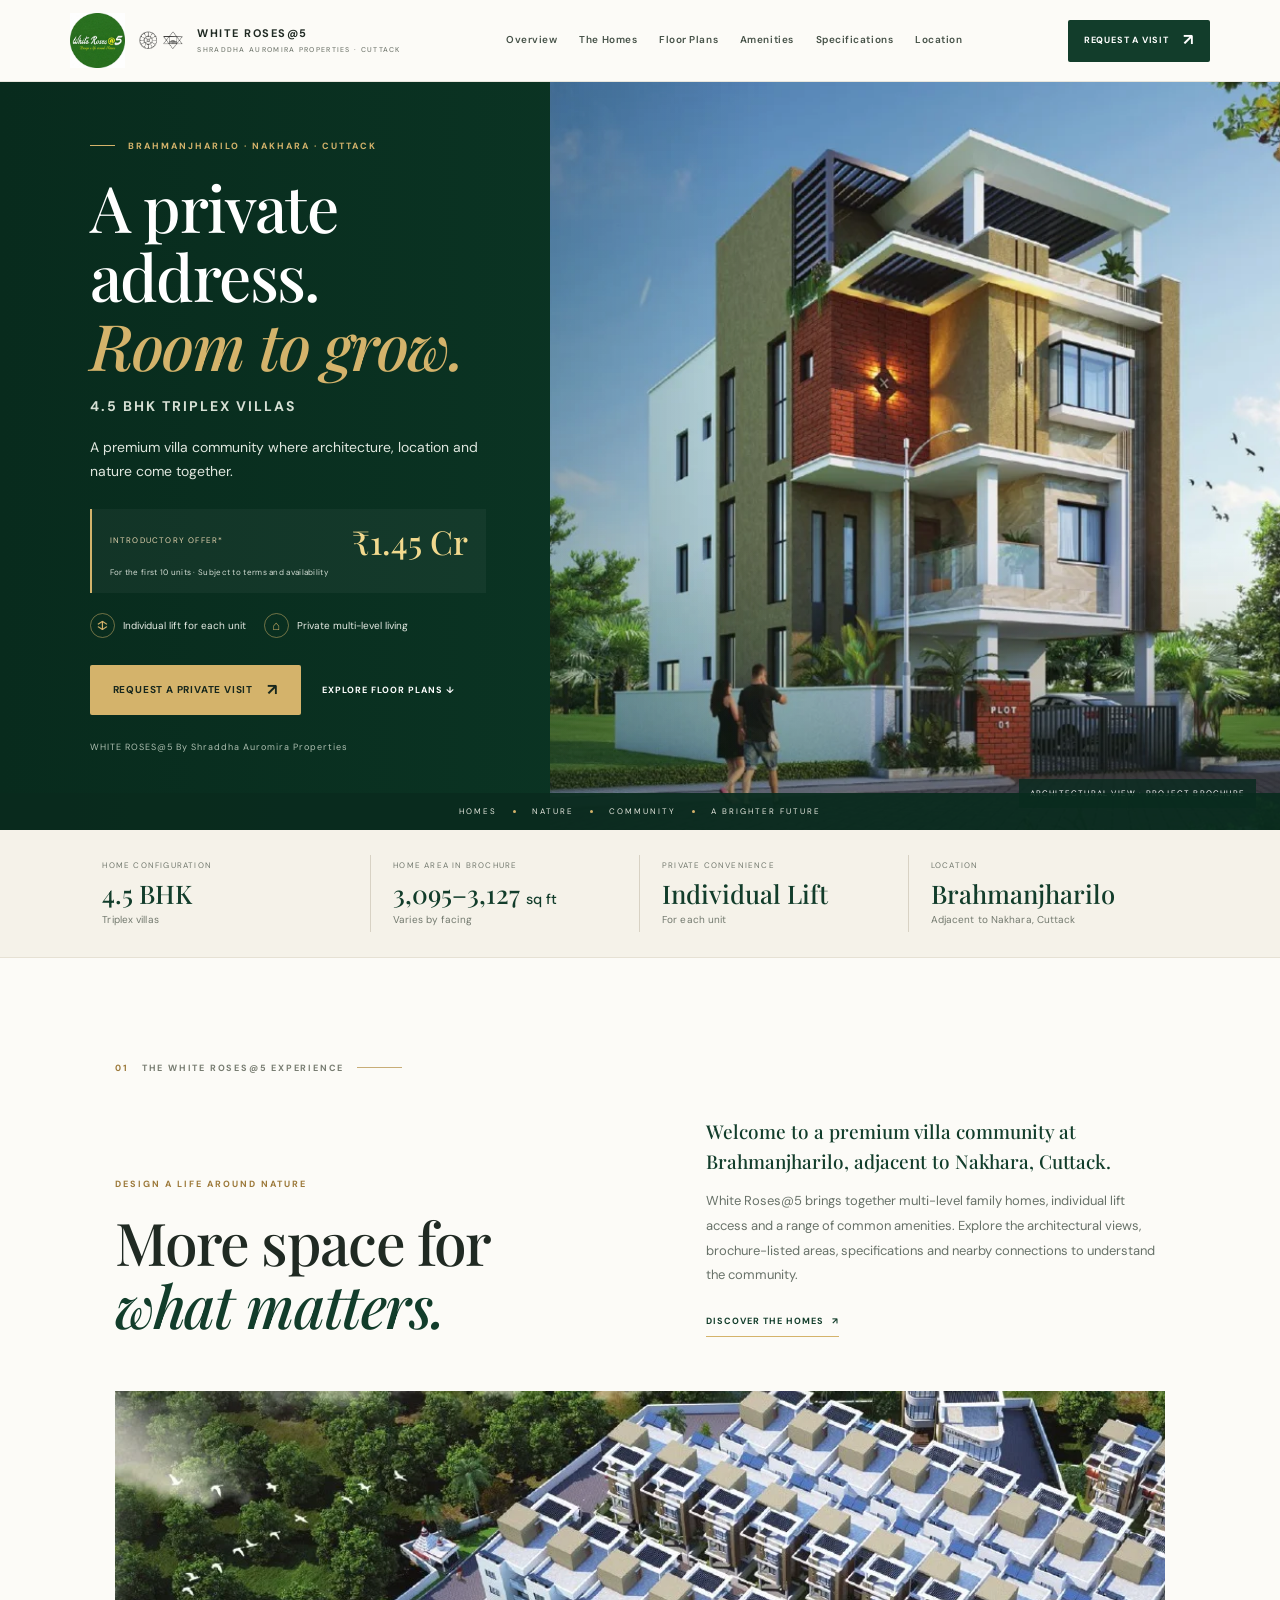
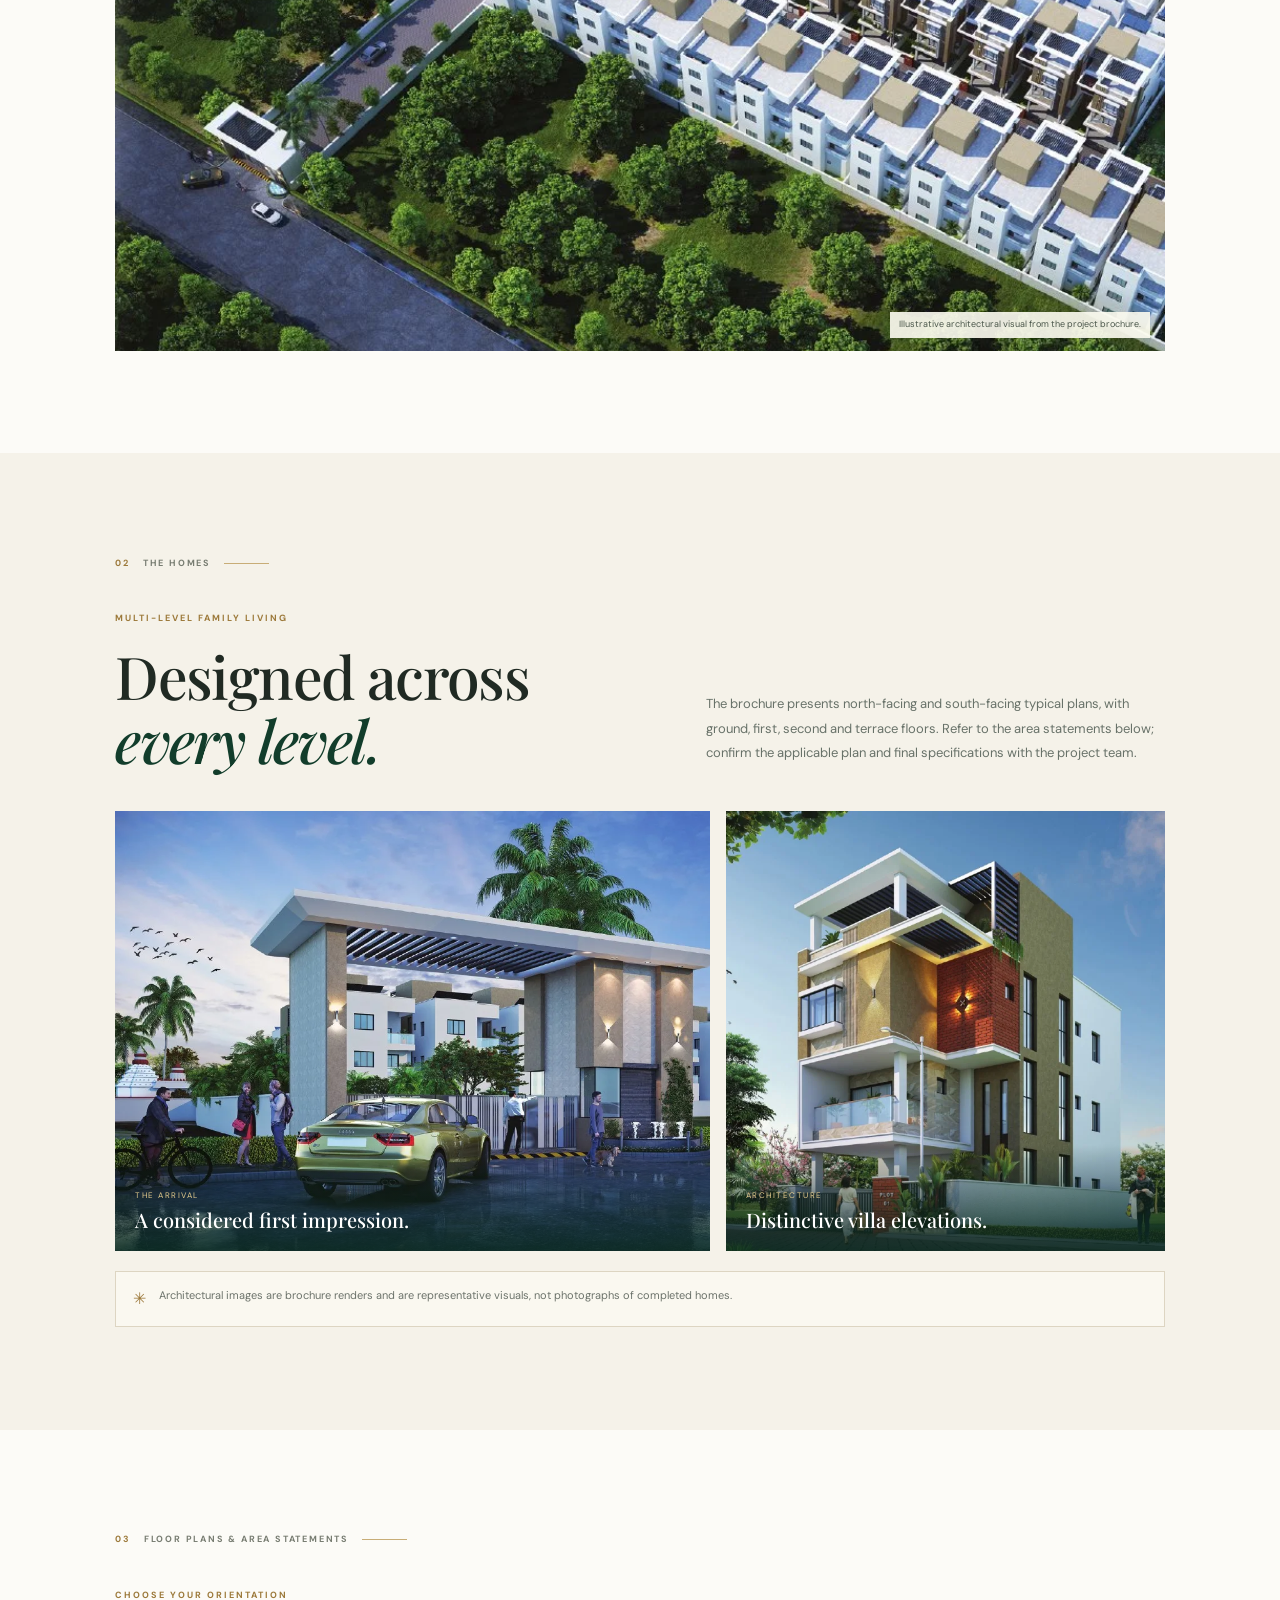
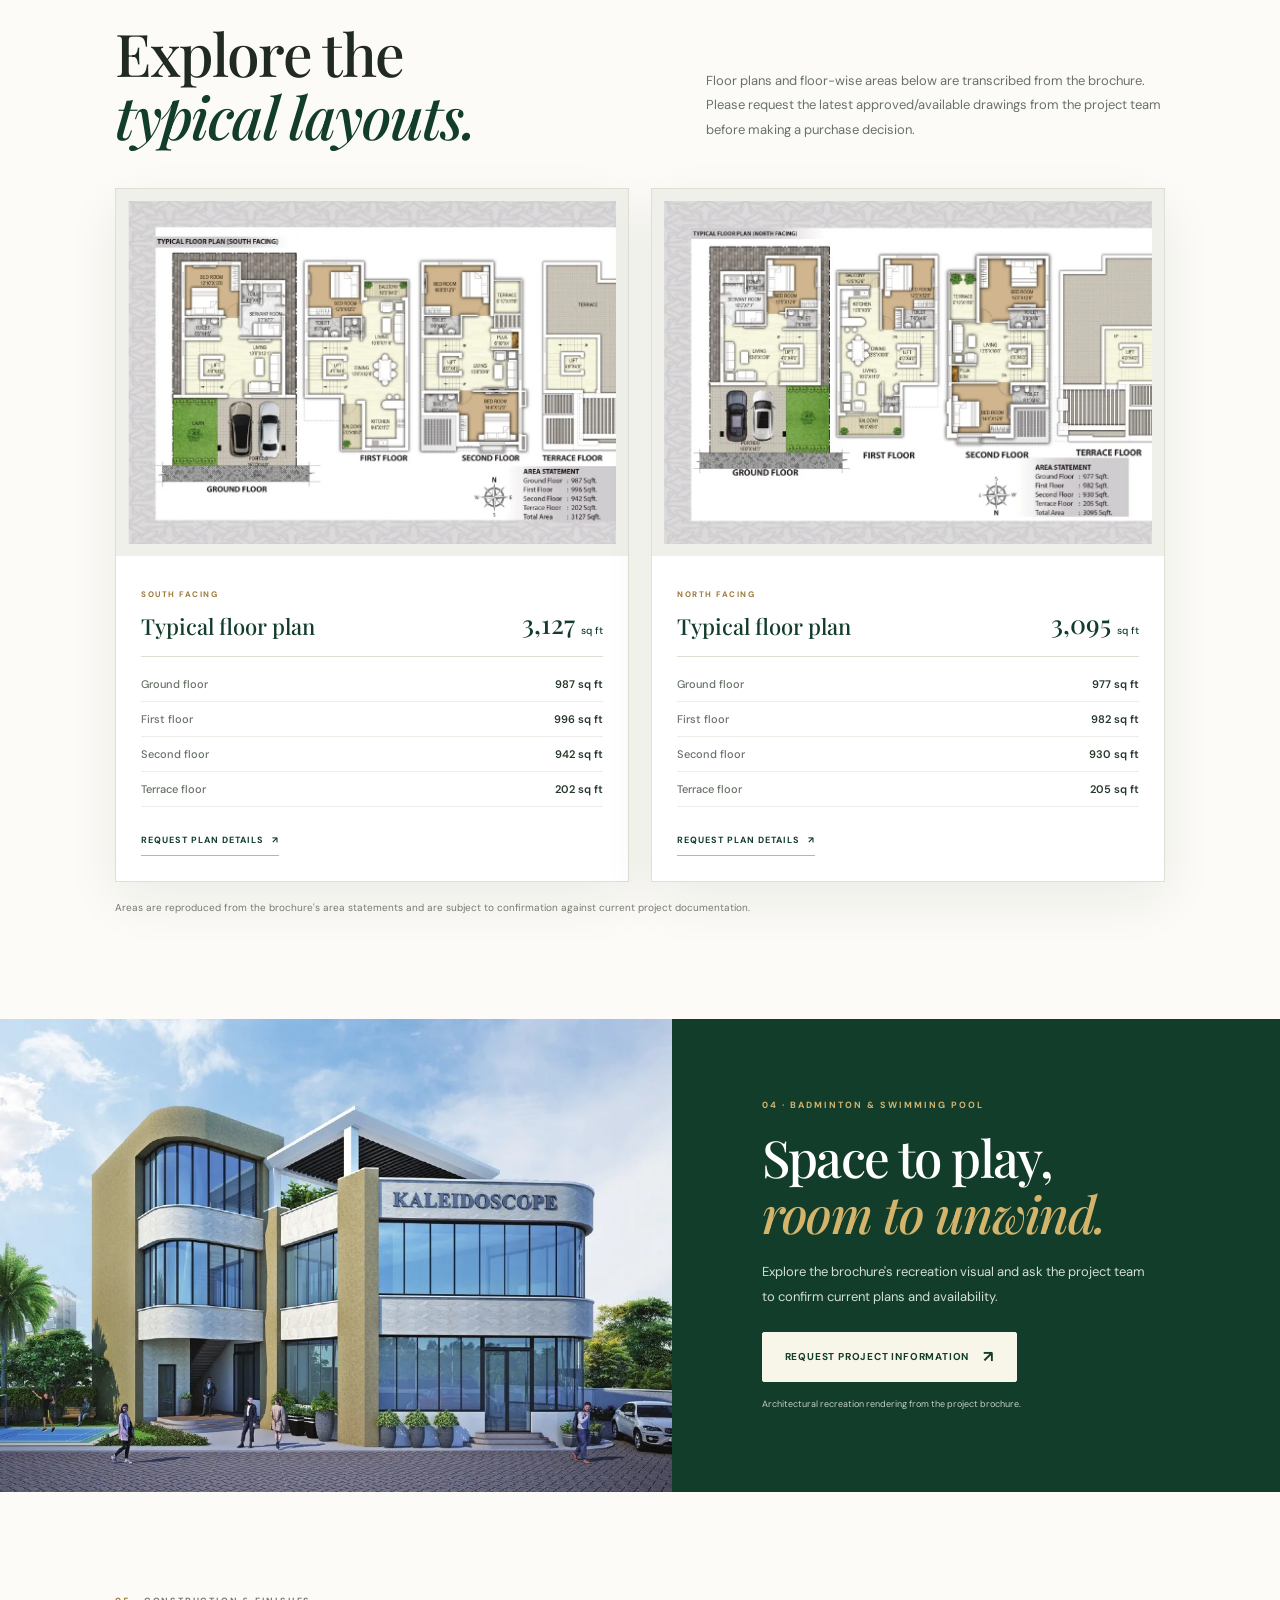
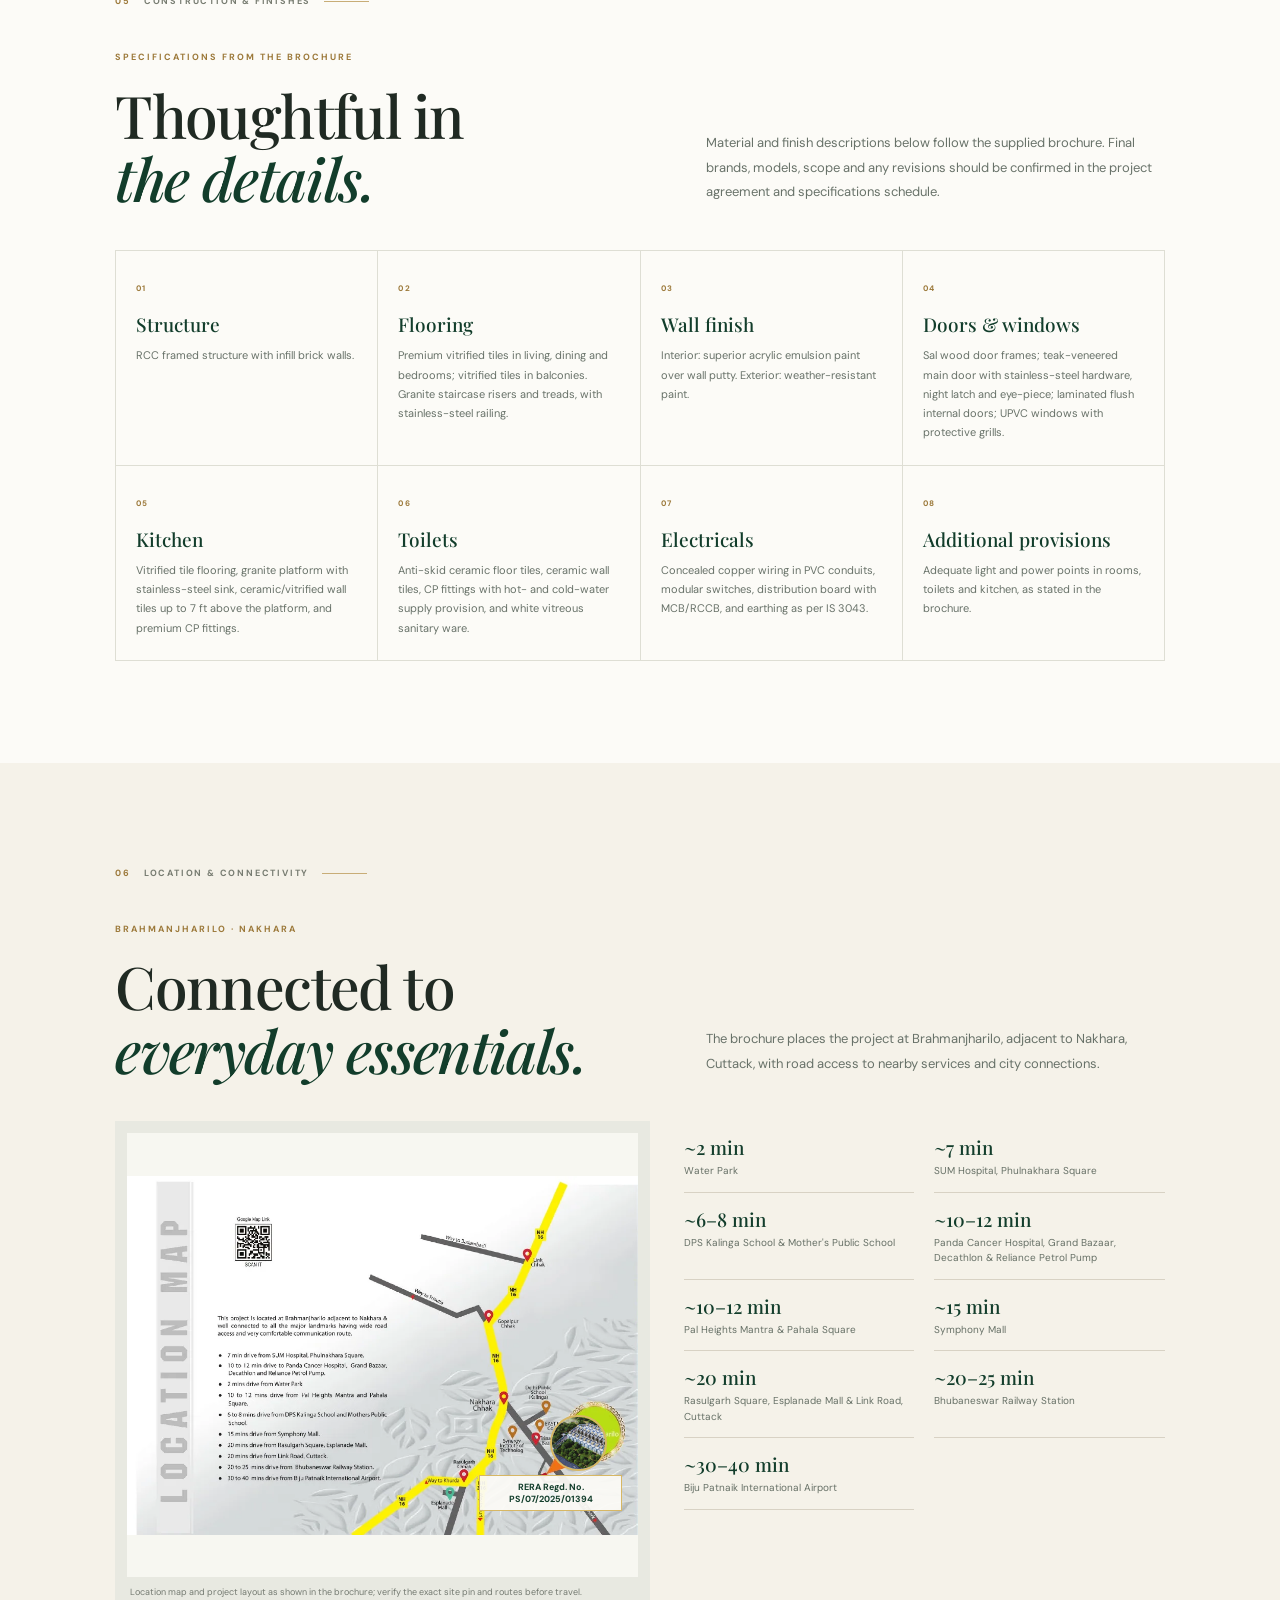
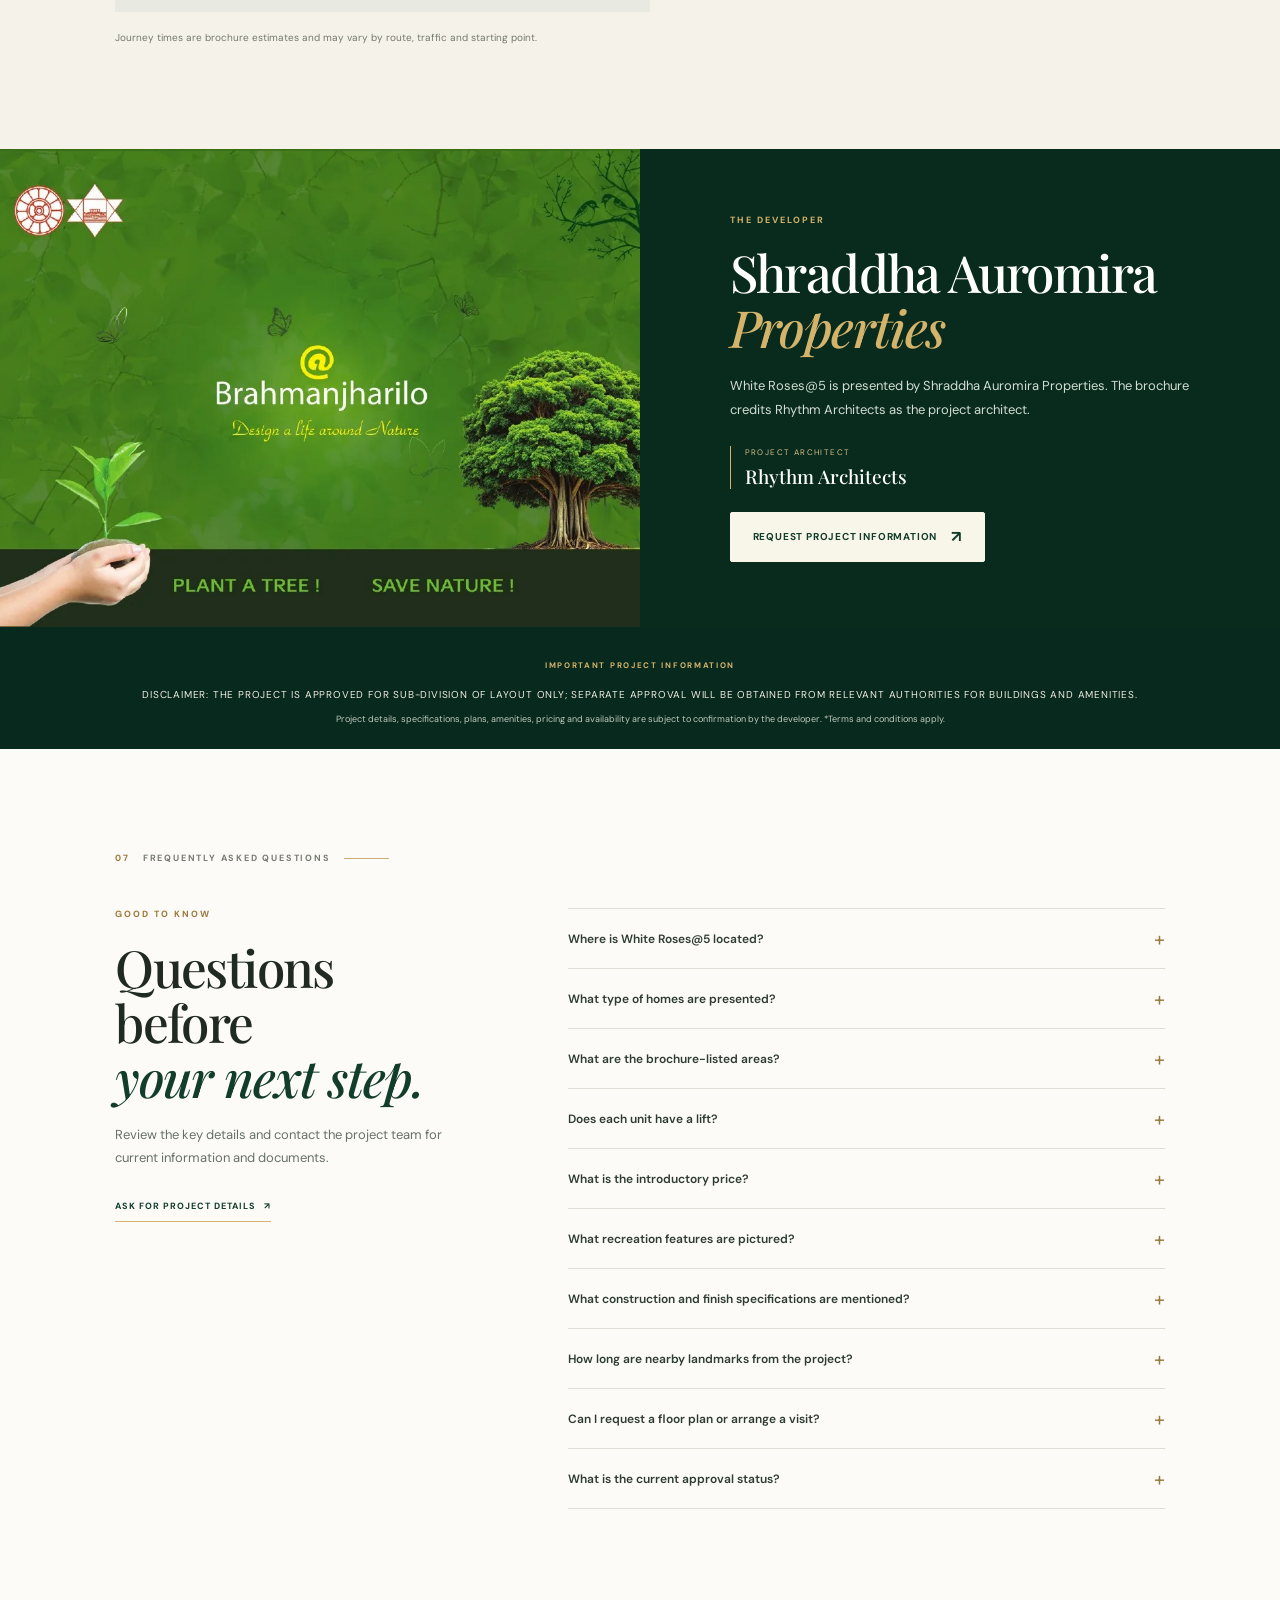
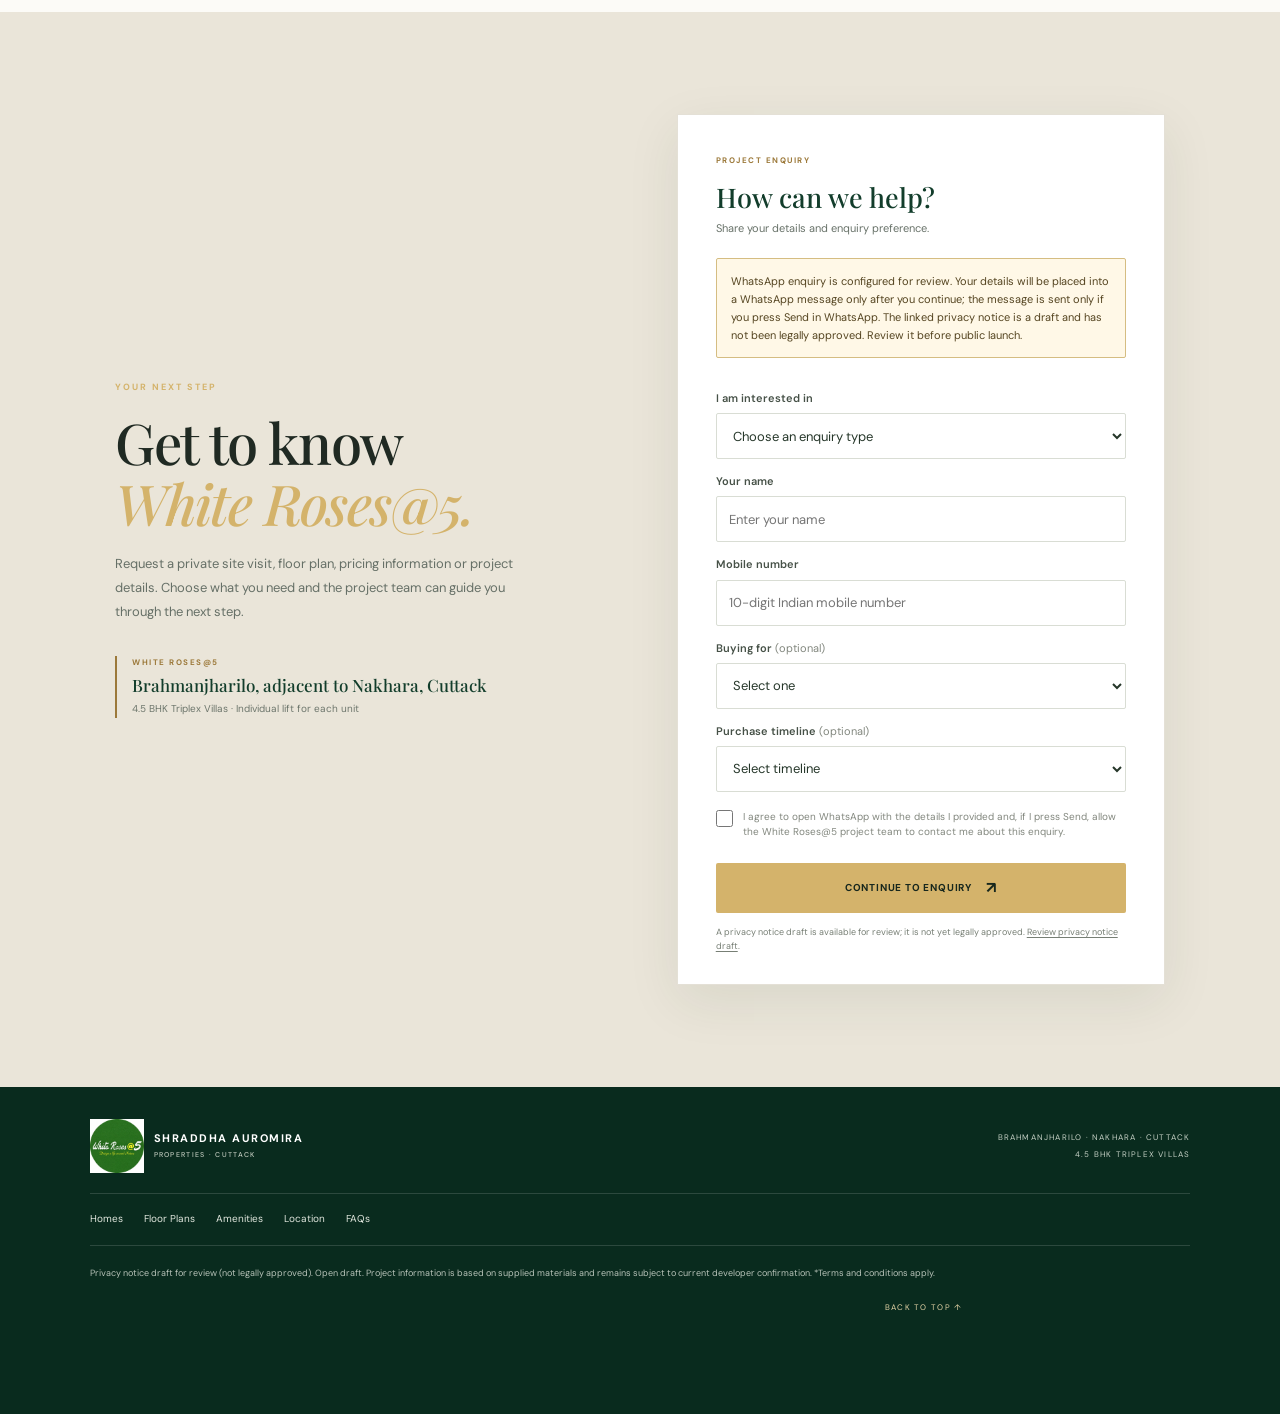
==== commit 93fe6729: "new updates" ====
--- a/index.html
+++ b/index.html
@@ -23,6 +23,7 @@
 <header class="site-header">
   <a class="brand" href="#top" aria-label="White Roses at 5 home">
     <img src="assets/white-roses-logo.webp" width="62" height="62" alt="White Roses at 5 — Design a life around Nature">
+    <img class="brand-symbols" src="assets/symbols.webp" width="639" height="242" alt="Aurobindo logos">
     <span class="brand-copy">WHITE ROSES@5 <small>SHRADDHA AUROMIRA PROPERTIES · CUTTACK</small></span>
   </a>
   <nav class="desktop-nav" id="primary-navigation" aria-label="Main navigation">
@@ -88,17 +89,9 @@
     <p class="small-print">Areas are reproduced from the brochure's area statements and are subject to confirmation against current project documentation.</p>
   </section>
 
-  <section class="amenity-feature">
-    <div class="amenity-image"><img src="assets/brochure/page-08-right.webp" width="1000" height="704" loading="lazy" alt="Kaleidoscope community facility architectural rendering from the brochure"></div>
-    <div class="amenity-copy"><p class="eyebrow">A COMMUNITY TO CONNECT WITH</p><h2>Everyday life,<br><em>more considered.</em></h2><p>The brochure highlights common amenities for recreation, fitness, gatherings and community life.</p><a class="button button-light" href="#amenities">Explore Amenities <span aria-hidden="true">↘</span></a><small>Architectural render from the project brochure.</small></div>
-  </section>
-
-  <section class="section amenities" id="amenities">
-    <div class="section-label">04 <span>COMMON AMENITIES & FEATURES</span></div>
-    <div class="section-head"><div><p class="eyebrow dark-eyebrow">SPACE TO LIVE WELL</p><h2>Room for every<br><em>kind of moment.</em></h2></div><p>Common amenities and features listed in the supplied project brochure. Availability, completion and approvals should be confirmed with the developer.</p></div>
-    <div class="amenity-layout"><figure><img src="assets/brochure/page-08-left.webp" width="1000" height="704" loading="lazy" alt="Brochure visual collage illustrating community recreation and amenities"><figcaption>Community amenity imagery from the brochure.</figcaption></figure><div class="amenity-list">
-      <div><span>01</span><p>Temple</p></div><div><span>02</span><p>Clubhouse</p></div><div><span>03</span><p>Swimming pool</p></div><div><span>04</span><p>Gym / fitness centre</p></div><div><span>05</span><p>Jogging track</p></div><div><span>06</span><p>Indoor games</p></div><div><span>07</span><p>Badminton court</p></div><div><span>08</span><p>AC conference hall</p></div><div><span>09</span><p>Kids' play area</p></div><div><span>10</span><p>Senior citizen hangout zone</p></div><div><span>11</span><p>CCTV surveillance</p></div><div><span>12</span><p>Plantation & planter boxes</p></div><div><span>13</span><p>Main entrance gate with texture paint & spotlights</p></div><div><span>14</span><p>30 ft wide connected roads</p></div><div><span>15</span><p>Individual borewell</p></div><div><span>16</span><p>Solar street lights</p></div>
-    </div></div>
+  <section class="amenity-feature" id="amenities">
+    <div class="amenity-image"><img src="assets/brochure/page-08-right.webp" width="1000" height="704" loading="lazy" alt="Clubhouse and outdoor badminton court in an architectural recreation rendering from the brochure"></div>
+    <div class="amenity-copy"><p class="eyebrow">04 · BADMINTON & SWIMMING POOL</p><h2>Space to play,<br><em>room to unwind.</em></h2><p>Explore the brochure's recreation visual and ask the project team to confirm current plans and availability.</p><a class="button button-light" href="#enquiry" data-intent="Project Information">Request Project Information <span aria-hidden="true">↗</span></a><small>Architectural recreation rendering from the project brochure.</small></div>
   </section>
 
   <section class="section specs" id="specifications">
@@ -119,7 +112,7 @@
   <section class="section location" id="location">
     <div class="section-label">06 <span>LOCATION & CONNECTIVITY</span></div>
     <div class="section-head"><div><p class="eyebrow dark-eyebrow">BRAHMANJHARILO · NAKHARA</p><h2>Connected to<br><em>everyday essentials.</em></h2></div><p>The brochure places the project at Brahmanjharilo, adjacent to Nakhara, Cuttack, with road access to nearby services and city connections.</p></div>
-    <div class="location-content"><figure class="location-map"><img src="assets/brochure/page-10-left.webp" width="1000" height="704" loading="lazy" alt="Location and nearby landmark map reproduced from the project brochure"><figcaption>Location map as shown in the brochure; verify the exact site pin and routes before travel.</figcaption></figure><div class="distance-list">
+    <div class="location-content"><figure class="location-map"><div class="location-map-art"><img class="location-map-base" src="assets/brochure/page-10-left.webp" width="1000" height="704" loading="lazy" alt="Location and nearby landmark map reproduced from the project brochure"><img class="map-site-layout" src="assets/brochure/page-03-left.webp" width="1000" height="704" loading="lazy" alt="Aerial community layout from the project brochure"><span class="map-rera">RERA Regd. No.<br>PS/07/2025/01394</span></div><figcaption>Location map and project layout as shown in the brochure; verify the exact site pin and routes before travel.</figcaption></figure><div class="distance-list">
       <div><span>~2 min</span><p>Water Park</p></div><div><span>~7 min</span><p>SUM Hospital, Phulnakhara Square</p></div><div><span>~6–8 min</span><p>DPS Kalinga School & Mother's Public School</p></div><div><span>~10–12 min</span><p>Panda Cancer Hospital, Grand Bazaar, Decathlon & Reliance Petrol Pump</p></div><div><span>~10–12 min</span><p>Pal Heights Mantra & Pahala Square</p></div><div><span>~15 min</span><p>Symphony Mall</p></div><div><span>~20 min</span><p>Rasulgarh Square, Esplanade Mall & Link Road, Cuttack</p></div><div><span>~20–25 min</span><p>Bhubaneswar Railway Station</p></div><div><span>~30–40 min</span><p>Biju Patnaik International Airport</p></div>
     </div></div><p class="small-print">Journey times are brochure estimates and may vary by route, traffic and starting point.</p>
   </section>
@@ -139,7 +132,7 @@
       <details><summary>What are the brochure-listed areas?<span>+</span></summary><p>The south-facing typical plan lists a total area of 3,127 sq ft; the north-facing typical plan lists 3,095 sq ft. Refer to the floor-plan section for floor-wise statements.</p></details>
       <details><summary>Does each unit have a lift?<span>+</span></summary><p>The project material promotes individual lift access for each unit, and the typical floor plans show a lift.</p></details>
       <details><summary>What is the introductory price?<span>+</span></summary><p>The earlier supplied campaign creative states ₹1.45 Cr* for the first 10 units. Confirm current price, terms and availability with the developer.</p></details>
-      <details><summary>Which amenities are listed?<span>+</span></summary><p>The brochure lists a temple, clubhouse, swimming pool, gym/fitness centre, jogging track, indoor games, badminton court, AC conference hall, kids' play area, senior citizen hangout zone and additional community features.</p></details>
+      <details><summary>What recreation features are pictured?<span>+</span></summary><p>The brochure includes a clubhouse and badminton court rendering and identifies a swimming pool. Confirm current plans and availability with the project team.</p></details>
       <details><summary>What construction and finish specifications are mentioned?<span>+</span></summary><p>The brochure includes an RCC framed structure with infill brick walls, vitrified tile flooring, specified wall finishes, doors and windows, kitchen and toilet finishes, and electrical provisions. See the specifications section for details.</p></details>
       <details><summary>How long are nearby landmarks from the project?<span>+</span></summary><p>The brochure provides estimated drive times to nearby hospitals, schools, shopping destinations, Bhubaneswar Railway Station and Biju Patnaik International Airport. Times may vary with traffic and route.</p></details>
       <details><summary>Can I request a floor plan or arrange a visit?<span>+</span></summary><p>Use the enquiry form to prepare a WhatsApp request for a floor plan, project information or a site visit. Review the prepared message and press Send in WhatsApp to complete your enquiry.</p></details>
--- a/styles.css
+++ b/styles.css
@@ -18,3 +18,12 @@
 @media(max-width:600px){html{scroll-padding-top:70px}.site-header{height:68px;padding:0 4%;gap:7px}.brand{gap:6px}.brand img{width:43px;height:43px}.brand-copy{font-size:8px;letter-spacing:.65px}.brand-copy small{font-size:6px;letter-spacing:.45px;margin-top:3px}.header-actions{gap:7px}.header-cta{min-height:37px;padding:0 9px;font-size:7px;letter-spacing:.35px;gap:5px}.menu-toggle{width:36px;height:36px;padding:8px}.desktop-nav{top:67px}.hero{display:flex;flex-direction:column;min-height:0}.hero-media{order:0;min-height:0;height:clamp(255px,70vw,390px);width:100%}.hero-media img{object-position:center 45%}.hero-shade{inset:0;background:linear-gradient(0deg,var(--green-deep) 0%,#082b1d00 42%)}.hero-content{order:1;width:100%;max-width:none;padding:27px 6% 65px}.hero h1{font-size:clamp(39px,11vw,54px);margin-bottom:14px}.hero h1 strong{font-size:10px;letter-spacing:1.5px;margin-top:12px}.hero .eyebrow{font-size:8px;letter-spacing:1.3px;margin-bottom:12px}.hero-sub{font-size:13px;margin-bottom:18px}.hero-offer{max-width:none;padding:12px 14px;margin-bottom:15px}.hero-offer strong{font-size:30px}.hero-offer span{font-size:8px}.hero-points{gap:14px;margin-bottom:20px}.hero-points span{font-size:9px}.hero-actions{gap:14px}.hero-actions .button{min-height:47px;font-size:9px;padding:0 14px}.hero-secondary{font-size:8px}.hero-note{margin-top:18px}.hero-bottom{gap:9px;font-size:7px;letter-spacing:1.1px;padding:10px 5px}.fact-strip{padding:12px 4%;}.fact-strip>div{padding:11px 10px}.fact-strip>div:first-child{padding-left:10px}.fact-strip small{font-size:7px;letter-spacing:.8px}.fact-strip strong{font-size:19px}.fact-strip span{font-size:9px}.section{padding:66px 6%}.section-label{margin-bottom:29px;font-size:8px;letter-spacing:1.2px}.section-label:after{width:25px}.intro-grid,.section-head{grid-template-columns:1fr;gap:18px}.section h2,.amenity-copy h2,.developer-copy h2,.enquiry-copy h2{font-size:clamp(38px,10vw,51px)}.intro-lead{font-size:17px}.intro-copy p:not(.intro-lead),.section-head>p,.developer-copy>p:not(.eyebrow),.enquiry-copy>p:not(.eyebrow){font-size:12px}.wide-image{margin-top:30px}.wide-image img{aspect-ratio:1.18;object-fit:cover}.home-visuals{grid-template-columns:1fr;gap:13px}.home-visual img{min-height:0;aspect-ratio:1.25;max-height:none}.home-visual-main img{aspect-ratio:1.18}.home-visual figcaption{padding:37px 15px 14px}.home-visual figcaption strong{font-size:18px}.plan-grid{grid-template-columns:1fr;gap:19px}.plan-image{padding:8px}.plan-image img{aspect-ratio:1.3}.plan-details{padding:17px}.plan-title h3{font-size:19px}.plan-title>strong{font-size:24px}.amenity-feature{grid-template-columns:1fr}.amenity-image{min-height:0;height:clamp(240px,65vw,360px)}.amenity-copy{padding:40px 7% 45px}.amenity-copy>p:not(.eyebrow){font-size:12px}.amenity-layout{grid-template-columns:1fr;gap:20px}.amenity-layout figure img{aspect-ratio:1.25}.amenity-list{column-gap:15px}.amenity-list>div{min-height:49px;padding:9px 0;grid-template-columns:22px 1fr;gap:5px}.amenity-list p{font-size:10px}.spec-grid{grid-template-columns:1fr 1fr}.spec-card{padding:17px 13px;min-height:0}.spec-card h3{font-size:17px;margin:8px 0}.spec-card p{font-size:10px;line-height:1.65}.location-content{grid-template-columns:1fr;gap:18px}.location-map{padding:7px}.location-map img{aspect-ratio:1.22}.distance-list{column-gap:16px}.distance-list>div{padding:10px 0}.distance-list span{font-size:17px}.distance-list p{font-size:9px}.developer-band{grid-template-columns:1fr}.developer-art{min-height:0;height:260px}.developer-copy{padding:42px 7% 48px}.developer-copy>p:not(.eyebrow){font-size:12px}.disclaimer{padding:19px 6%}.disclaimer p{font-size:9px;letter-spacing:.35px}.disclaimer small{font-size:8px}.faq-grid{grid-template-columns:1fr;gap:25px}.faq-grid>div:first-child>p:not(.eyebrow){font-size:12px}.faq-list summary{min-height:56px;font-size:11px}.faq-list details p{font-size:10px}.enquiry{grid-template-columns:1fr;gap:25px;padding:64px 6% 90px}.enquiry-copy>p:not(.eyebrow){font-size:12px}.enquiry-summary{margin-top:22px}.form-card{padding:23px 18px}.form-heading h3{font-size:24px}.form-card input:not([type=checkbox]),.form-card select{min-height:47px;font-size:14px}.form-card label{font-size:11px}.form-privacy{font-size:9px}.footer{grid-template-columns:1fr auto;padding:25px 5% 105px;gap:16px}.brand-light img{width:45px;height:45px}.brand-light .brand-copy{font-size:8px}.footer-meta{font-size:7px}.footer nav{gap:13px;font-size:9px}.footer>p{font-size:9px}.back-top{font-size:7px}.mobile-cta{position:fixed;z-index:35;left:0;right:0;bottom:0;display:grid;grid-template-columns:.75fr .85fr 1.4fr;gap:1px;padding:7px max(8px,env(safe-area-inset-left)) calc(7px + env(safe-area-inset-bottom));background:#082b1df5;border-top:1px solid #d4b36b66}.mobile-cta a{display:flex;align-items:center;justify-content:center;min-height:43px;padding:0 5px;color:#fff;font-size:9px;font-weight:700;letter-spacing:.3px;text-transform:uppercase;border-right:1px solid #ffffff26}.mobile-cta a:last-child{border:0}.mobile-cta .mobile-book{background:var(--gold);color:#16291e}.footer{padding-bottom:115px}.enquiry{padding-bottom:100px}}
 @media(max-width:360px){.header-cta{max-width:100px;white-space:normal;line-height:1.2;text-align:center}.brand-copy{font-size:7px}.brand-copy small{font-size:5px}.hero-actions{align-items:flex-start;flex-direction:column}.hero-secondary{padding:8px 0}.amenity-list{grid-template-columns:1fr}.spec-grid{grid-template-columns:1fr}}
 @media(prefers-reduced-motion:reduce){html{scroll-behavior:auto}.button,.menu-toggle span,.home-visual img{transition:none}}
+
+.brand .brand-symbols{width:52px;height:32px;object-fit:contain;mix-blend-mode:multiply}
+.location-map-art{position:relative;width:100%;aspect-ratio:1.15;background:#f7f7f1}
+.location-map .location-map-base{width:100%;height:100%;aspect-ratio:auto;object-fit:contain}
+.location-map .map-site-layout{position:absolute;left:82.9%;top:63.5%;width:11%;height:auto;aspect-ratio:1;object-fit:cover;border:2px solid #d7b764;border-radius:50%}
+.map-rera{position:absolute;top:77%;left:69%;width:28%;padding:5px 6px;border:1px solid #d7b764;background:#fcfbf7ed;color:var(--green);font-size:clamp(7px,.7vw,9px);font-weight:700;line-height:1.35;text-align:center}
+@media(max-width:1100px){.brand .brand-symbols{width:46px;height:28px}}
+@media(max-width:600px){.brand img{width:37px;height:37px}.brand .brand-symbols{width:24px;height:16px}.brand-copy{font-size:7px}.brand-copy small{font-size:5px;letter-spacing:.2px}.header-cta{max-width:96px;min-height:36px;padding:0 7px;font-size:6.5px;line-height:1.2;white-space:normal;text-align:center}.menu-toggle{width:34px;height:34px}}
+@media(max-width:360px){.brand{gap:4px}.brand img{width:34px;height:34px}.brand .brand-symbols{width:22px;height:15px}.brand-copy small{letter-spacing:.1px}.header-cta{max-width:87px}.menu-toggle{width:32px;height:32px}}
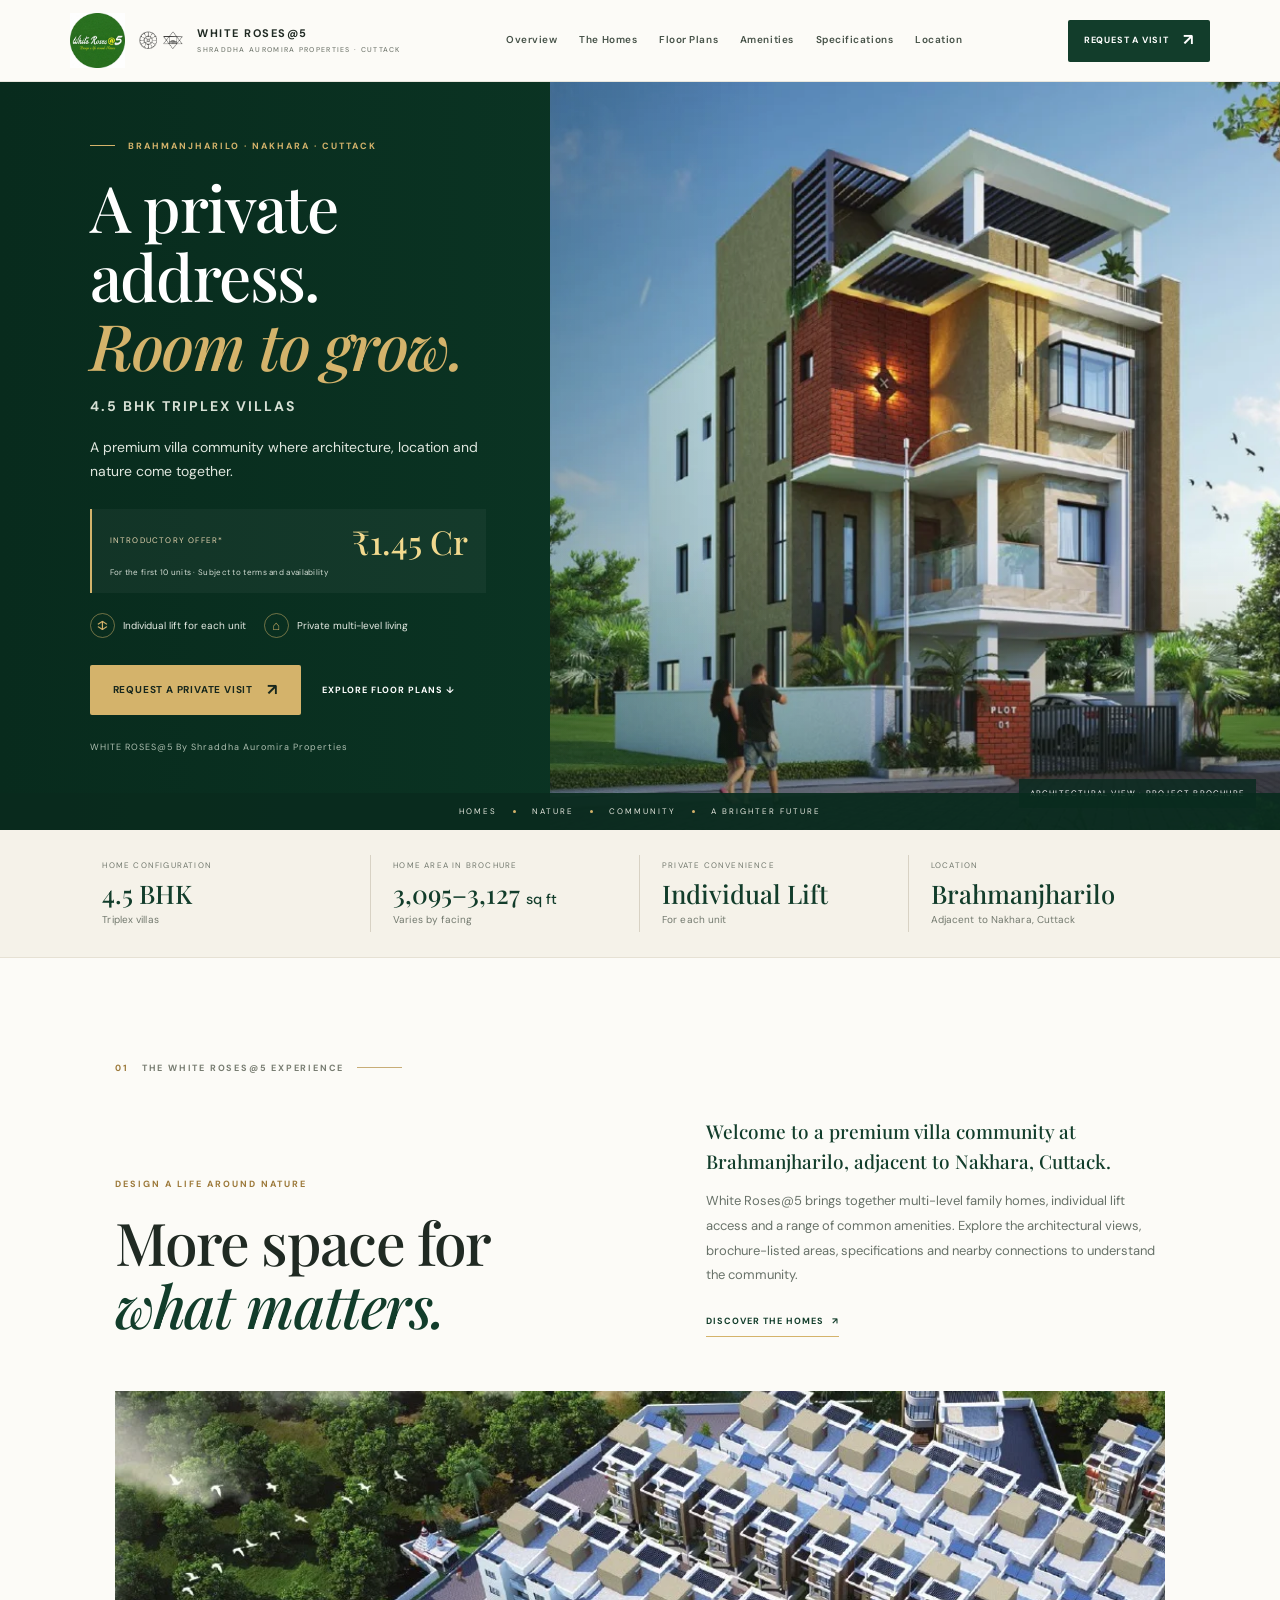
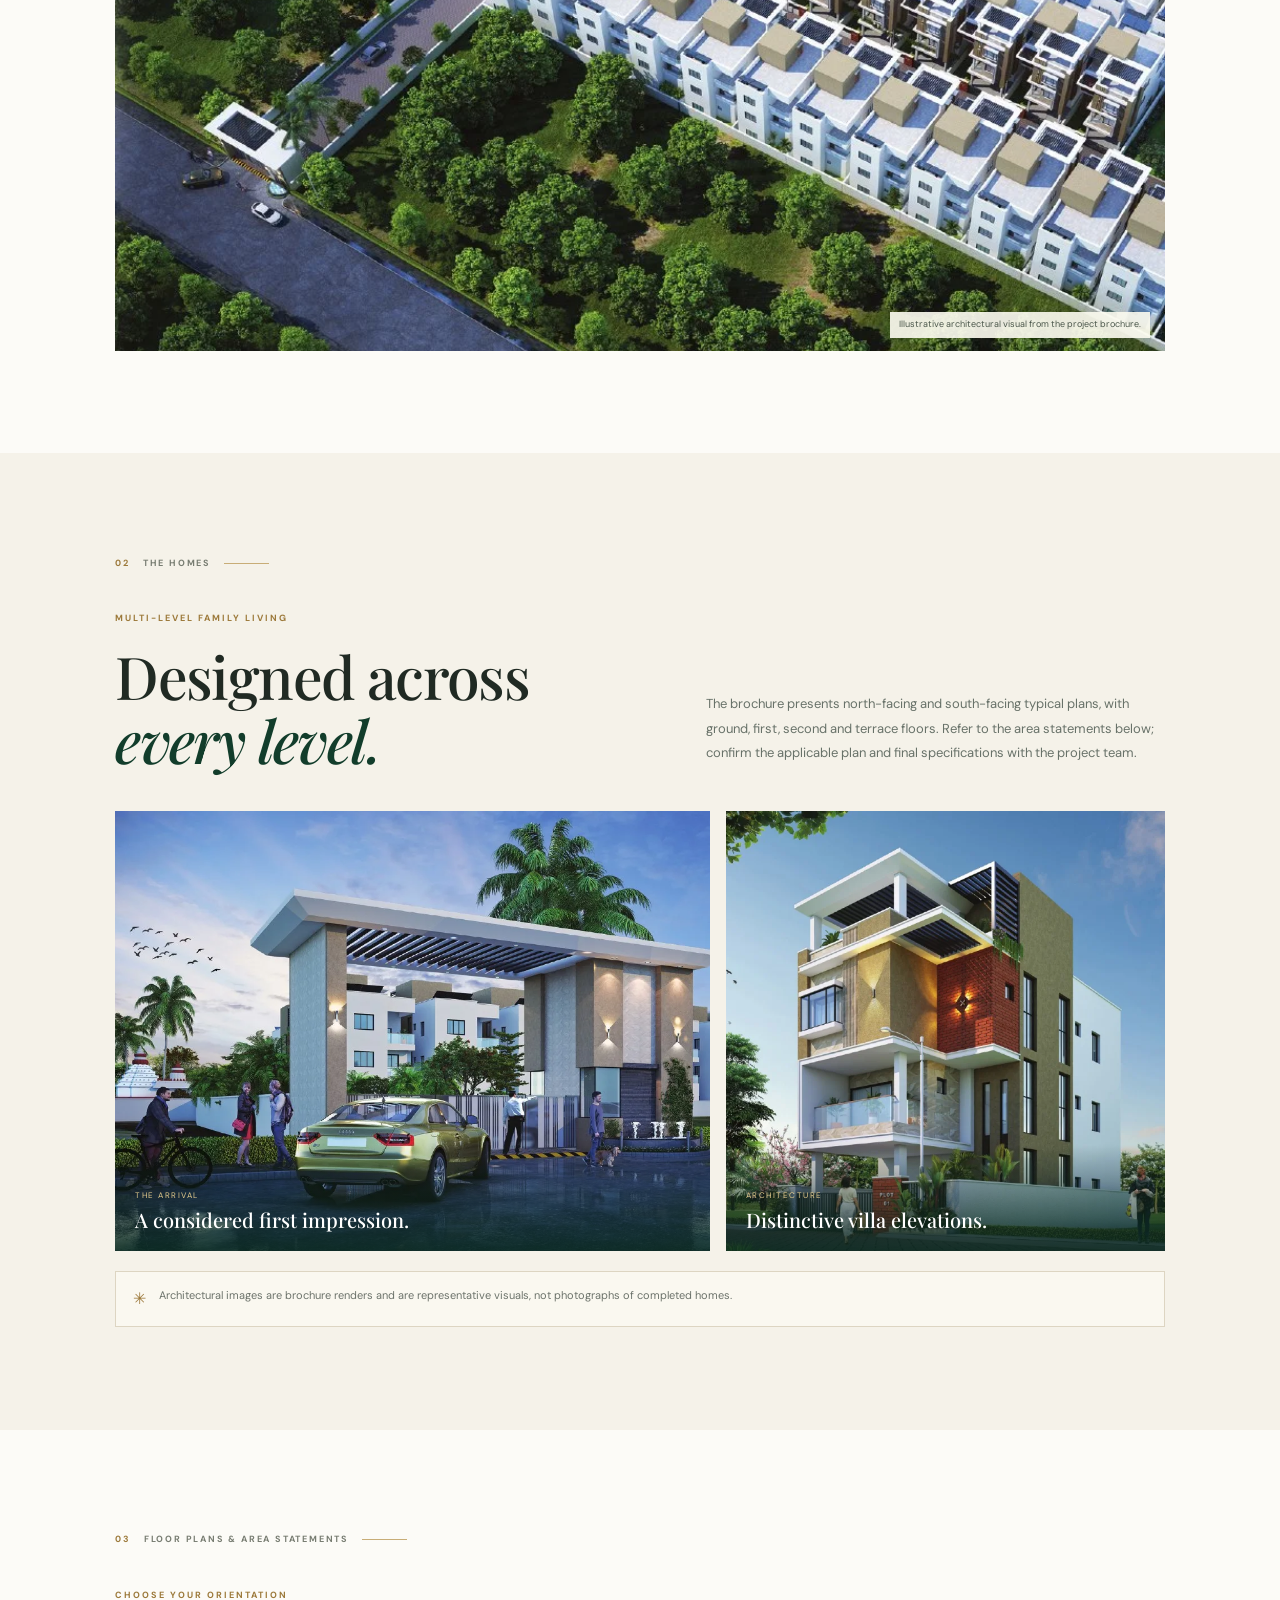
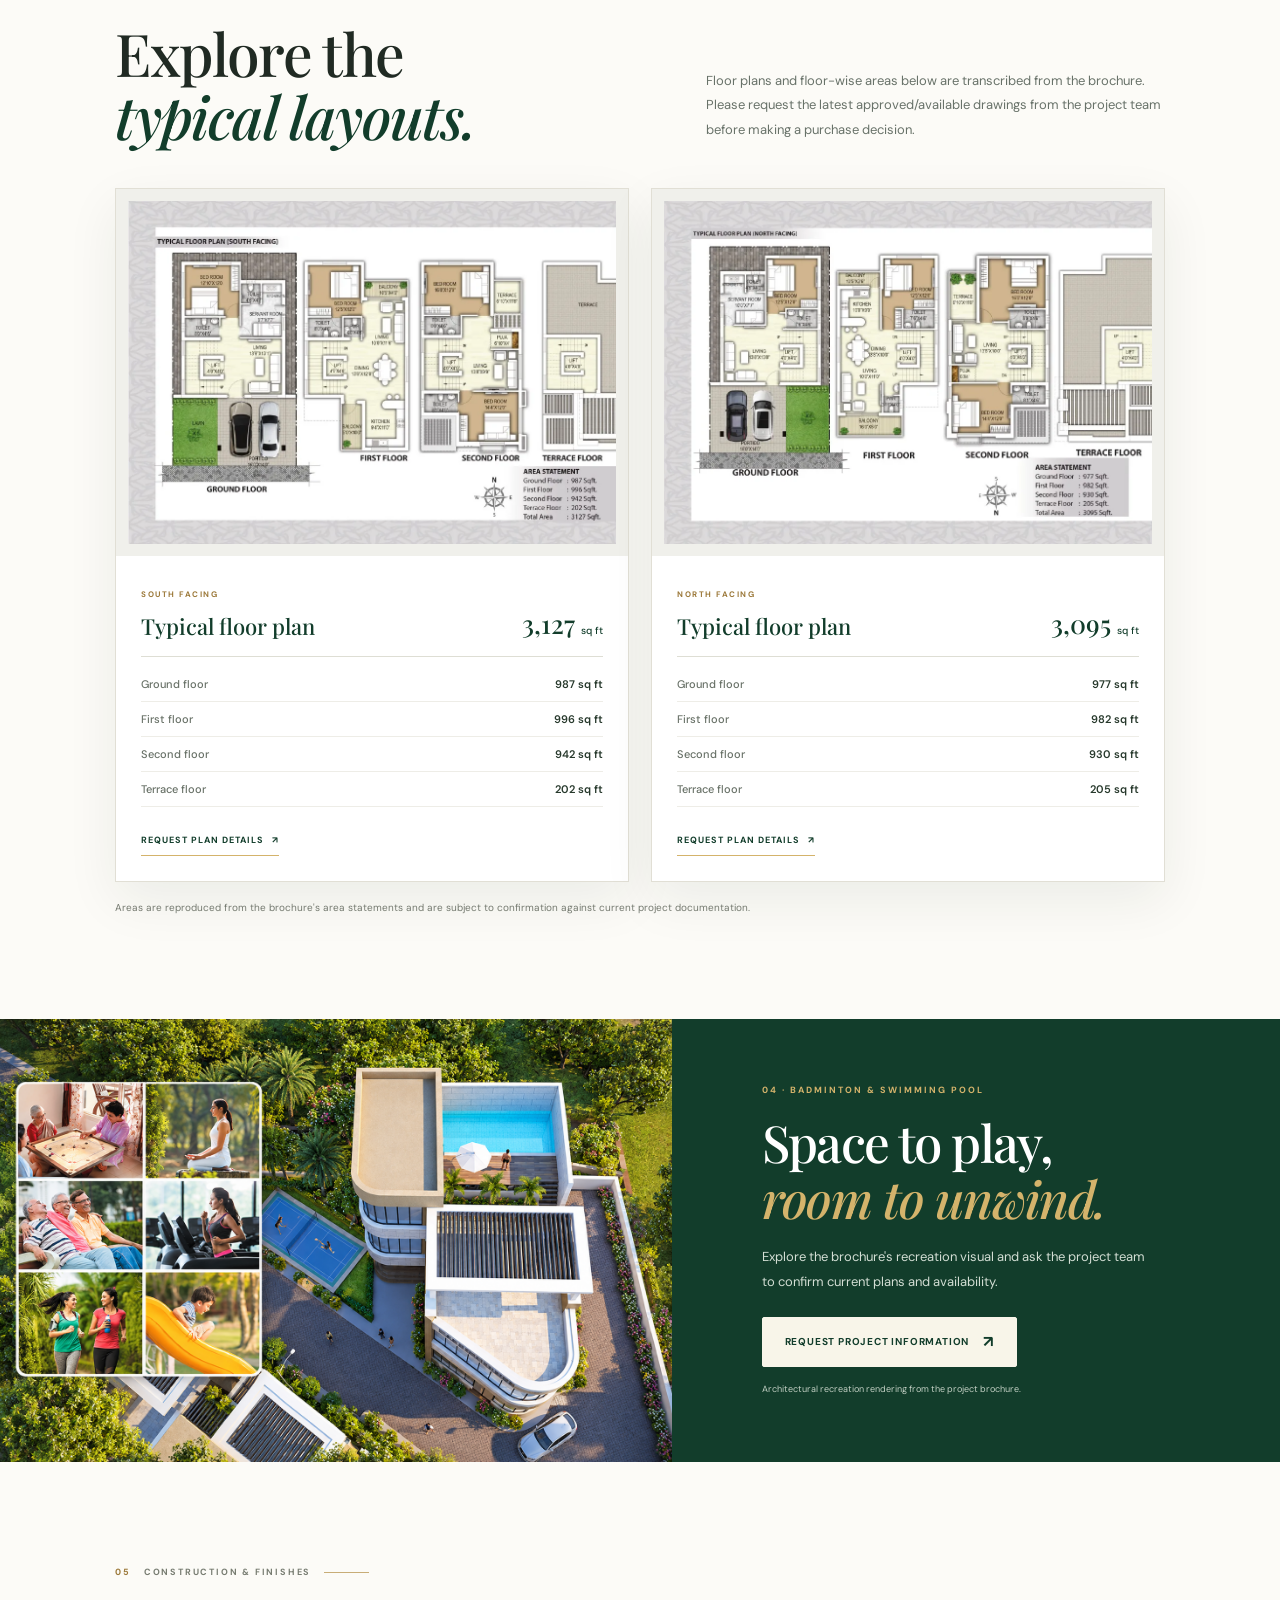
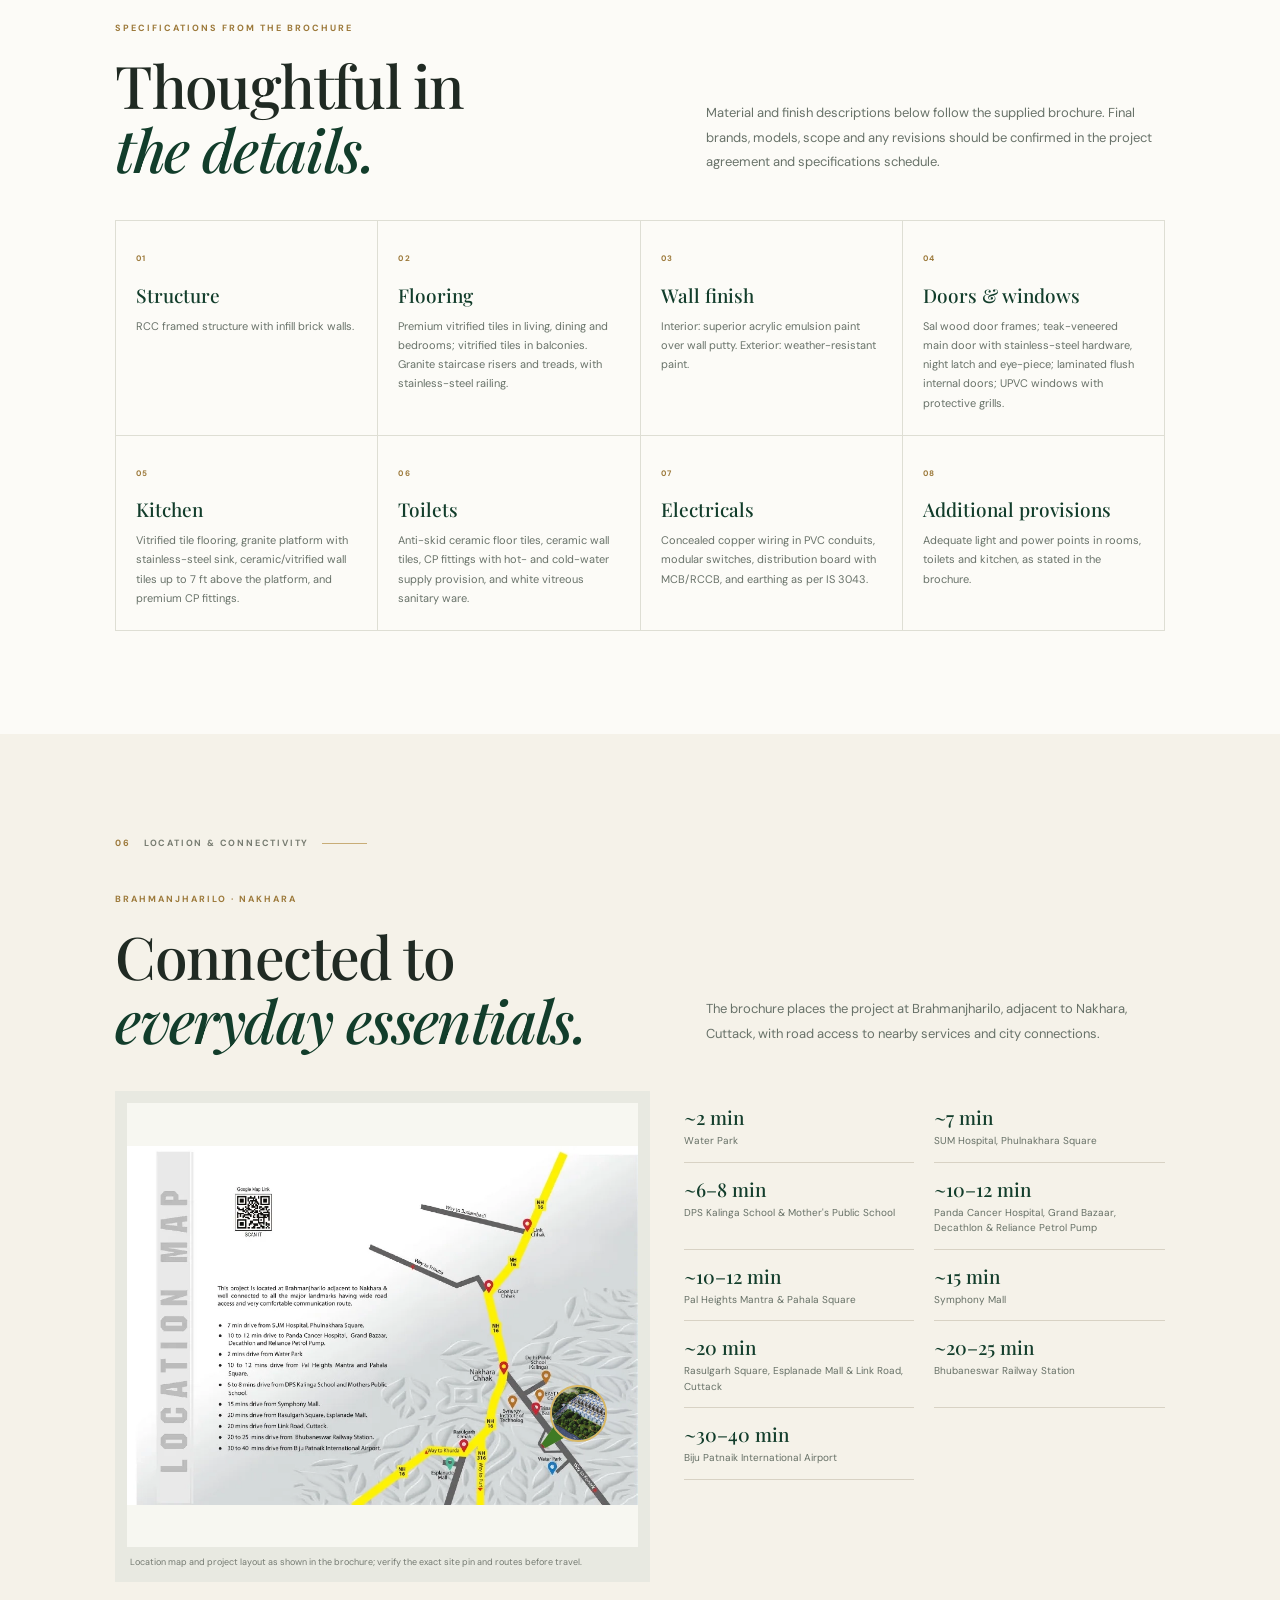
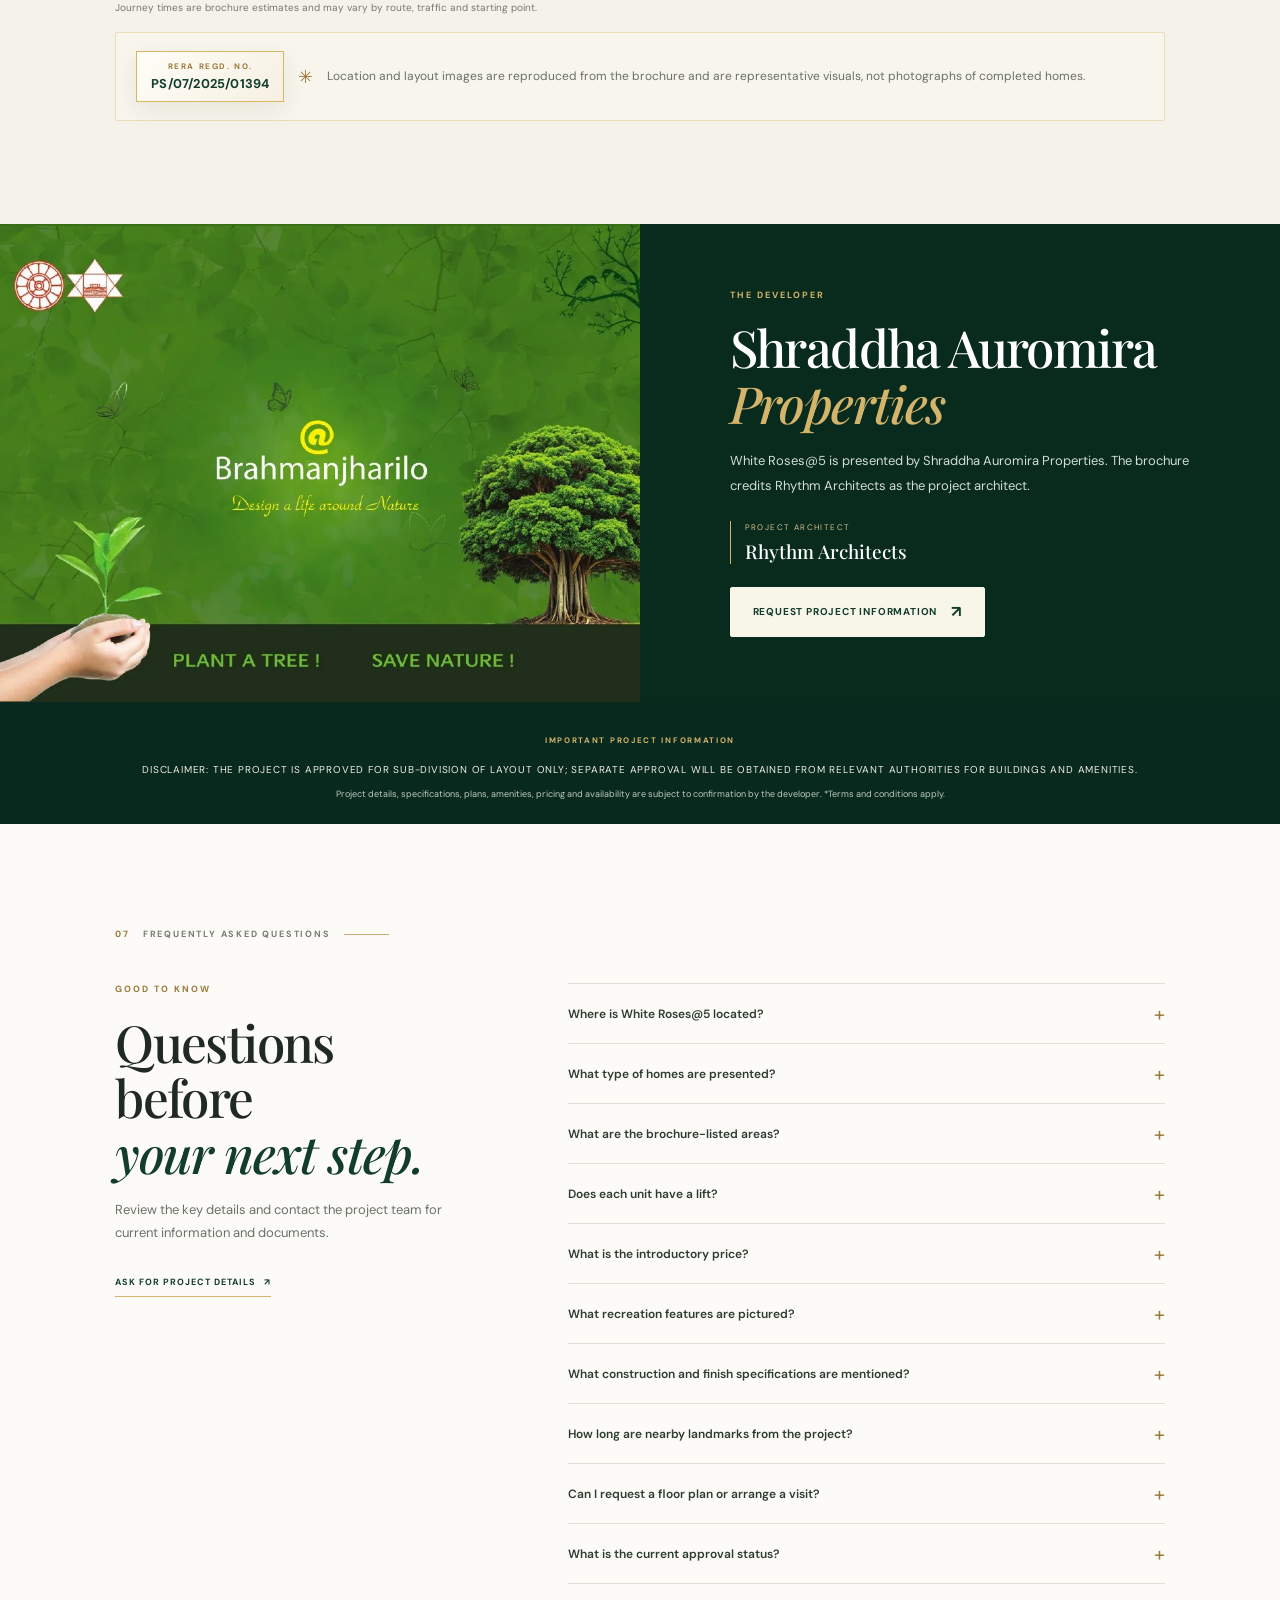
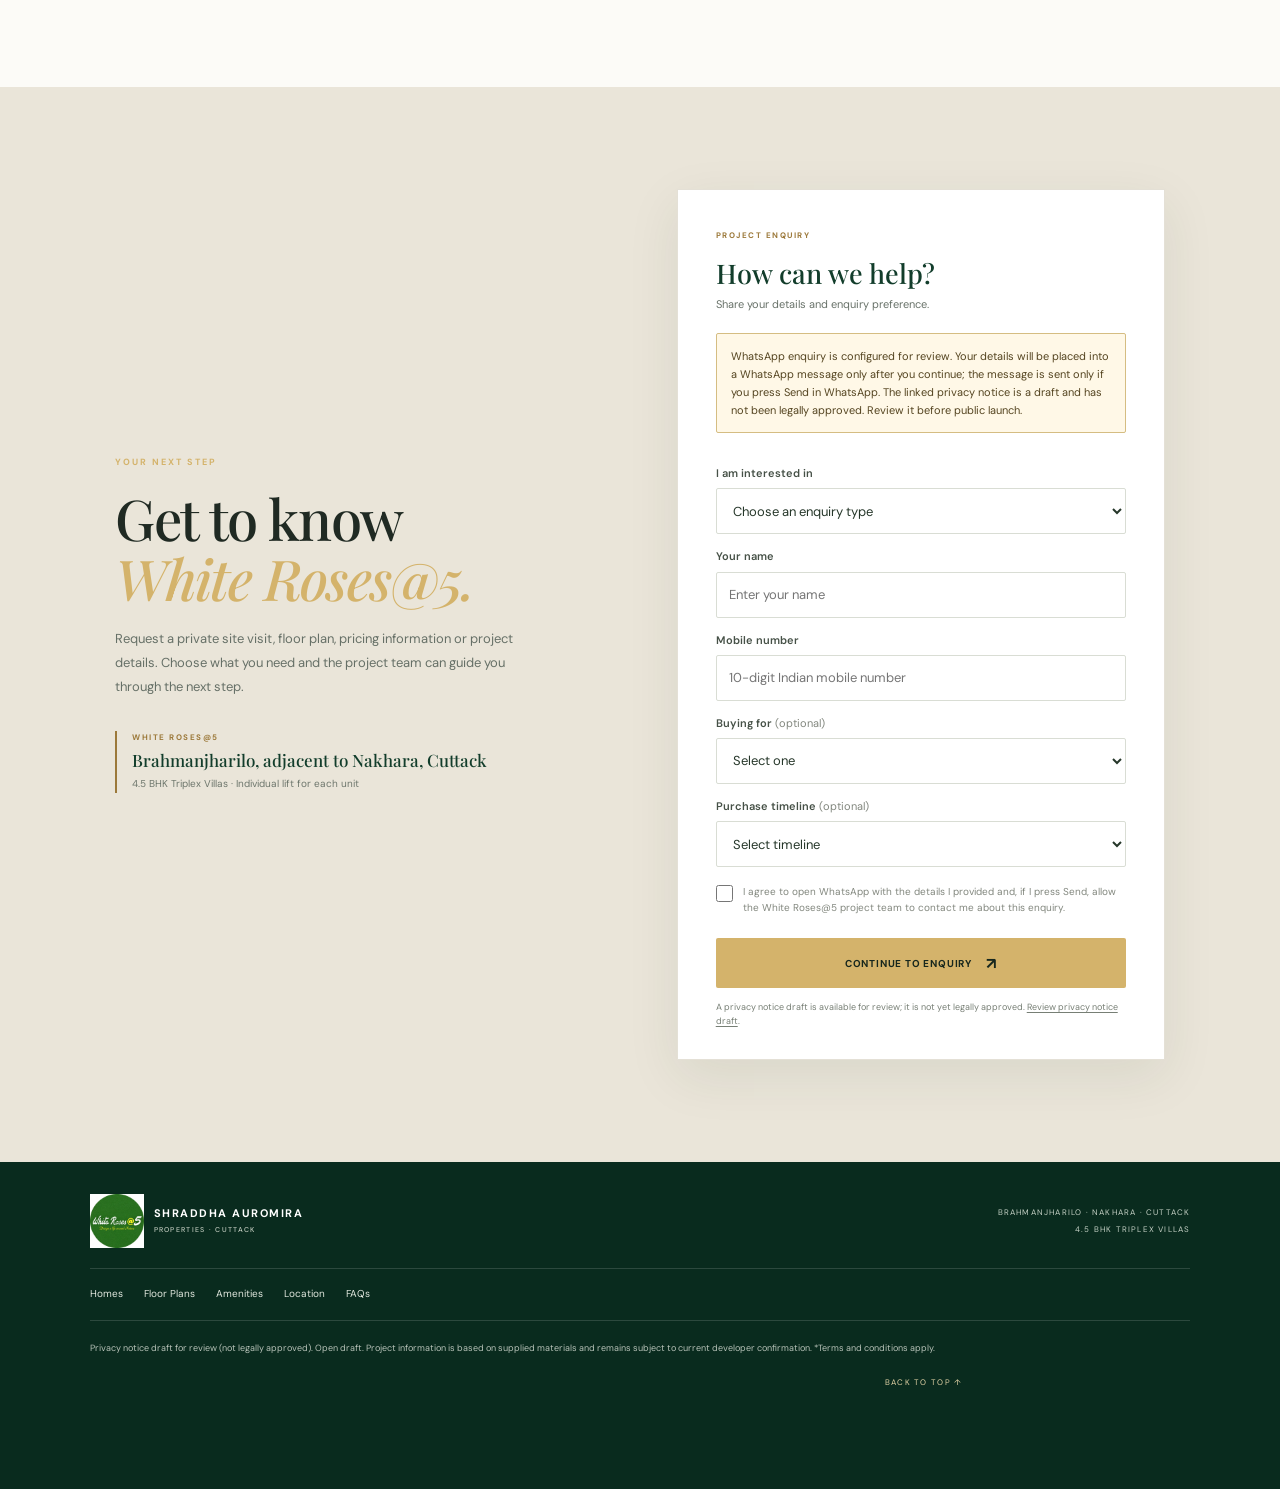
==== commit 11dd5e2a: "new updates" ====
--- a/index.html
+++ b/index.html
@@ -90,7 +90,7 @@
   </section>
 
   <section class="amenity-feature" id="amenities">
-    <div class="amenity-image"><img src="assets/brochure/page-08-right.webp" width="1000" height="704" loading="lazy" alt="Clubhouse and outdoor badminton court in an architectural recreation rendering from the brochure"></div>
+    <div class="amenity-image"><img src="assets/brochure/Luxury Community Amenities Aerial Montage.png" width="1000" height="704" loading="lazy" alt="Clubhouse and outdoor badminton court in an architectural recreation rendering from the brochure"></div>
     <div class="amenity-copy"><p class="eyebrow">04 · BADMINTON & SWIMMING POOL</p><h2>Space to play,<br><em>room to unwind.</em></h2><p>Explore the brochure's recreation visual and ask the project team to confirm current plans and availability.</p><a class="button button-light" href="#enquiry" data-intent="Project Information">Request Project Information <span aria-hidden="true">↗</span></a><small>Architectural recreation rendering from the project brochure.</small></div>
   </section>
 
@@ -112,9 +112,10 @@
   <section class="section location" id="location">
     <div class="section-label">06 <span>LOCATION & CONNECTIVITY</span></div>
     <div class="section-head"><div><p class="eyebrow dark-eyebrow">BRAHMANJHARILO · NAKHARA</p><h2>Connected to<br><em>everyday essentials.</em></h2></div><p>The brochure places the project at Brahmanjharilo, adjacent to Nakhara, Cuttack, with road access to nearby services and city connections.</p></div>
-    <div class="location-content"><figure class="location-map"><div class="location-map-art"><img class="location-map-base" src="assets/brochure/page-10-left.webp" width="1000" height="704" loading="lazy" alt="Location and nearby landmark map reproduced from the project brochure"><img class="map-site-layout" src="assets/brochure/page-03-left.webp" width="1000" height="704" loading="lazy" alt="Aerial community layout from the project brochure"><span class="map-rera">RERA Regd. No.<br>PS/07/2025/01394</span></div><figcaption>Location map and project layout as shown in the brochure; verify the exact site pin and routes before travel.</figcaption></figure><div class="distance-list">
+    <div class="location-content"><figure class="location-map"><div class="location-map-art"><img class="location-map-base" src="assets/brochure/page-10-left.webp" width="1000" height="704" loading="lazy" alt="Location and nearby landmark map reproduced from the project brochure"><img class="map-site-layout" src="assets/brochure/page-03-left.webp" width="1000" height="704" loading="lazy" alt="Aerial community layout from the project brochure"></div><figcaption>Location map and project layout as shown in the brochure; verify the exact site pin and routes before travel.</figcaption></figure><div class="distance-list">
       <div><span>~2 min</span><p>Water Park</p></div><div><span>~7 min</span><p>SUM Hospital, Phulnakhara Square</p></div><div><span>~6–8 min</span><p>DPS Kalinga School & Mother's Public School</p></div><div><span>~10–12 min</span><p>Panda Cancer Hospital, Grand Bazaar, Decathlon & Reliance Petrol Pump</p></div><div><span>~10–12 min</span><p>Pal Heights Mantra & Pahala Square</p></div><div><span>~15 min</span><p>Symphony Mall</p></div><div><span>~20 min</span><p>Rasulgarh Square, Esplanade Mall & Link Road, Cuttack</p></div><div><span>~20–25 min</span><p>Bhubaneswar Railway Station</p></div><div><span>~30–40 min</span><p>Biju Patnaik International Airport</p></div>
     </div></div><p class="small-print">Journey times are brochure estimates and may vary by route, traffic and starting point.</p>
+    <div class="location-note"><div class="map-rera"><span class="map-rera-label">RERA Regd. No.</span><strong>PS/07/2025/01394</strong></div><span class="note-icon">✳</span><p>Location and layout images are reproduced from the brochure and are representative visuals, not photographs of completed homes.</p></div>
   </section>
 
   <section class="developer-band">
--- a/styles.css
+++ b/styles.css
@@ -23,7 +23,7 @@
 .location-map-art{position:relative;width:100%;aspect-ratio:1.15;background:#f7f7f1}
 .location-map .location-map-base{width:100%;height:100%;aspect-ratio:auto;object-fit:contain}
 .location-map .map-site-layout{position:absolute;left:82.9%;top:63.5%;width:11%;height:auto;aspect-ratio:1;object-fit:cover;border:2px solid #d7b764;border-radius:50%}
-.map-rera{position:absolute;top:77%;left:69%;width:28%;padding:5px 6px;border:1px solid #d7b764;background:#fcfbf7ed;color:var(--green);font-size:clamp(7px,.7vw,9px);font-weight:700;line-height:1.35;text-align:center}
+.map-rera{display:inline-flex;flex-direction:column;align-items:center;justify-content:center;gap:4px;position:static;width:auto;max-width:100%;padding:10px 14px;border:1px solid #d7b764;background:linear-gradient(135deg,#fffdf8,#f6f0e2);color:var(--green);font-size:clamp(7px,.7vw,9px);font-weight:700;line-height:1.2;text-align:center;box-shadow:0 8px 24px rgba(18,61,43,.08)}.map-rera-label{display:block;font-size:8px;letter-spacing:1.6px;text-transform:uppercase;color:var(--gold-dark)}.map-rera strong{display:block;font-size:clamp(12px,1vw,18px);letter-spacing:.2px}.location-note{display:flex;align-items:center;gap:14px;flex-wrap:wrap;padding:18px 20px;margin-top:16px;background:#f8f5ec;border:1px solid #eadfb4;border-radius:2px}.location-note .note-icon{color:var(--gold-dark);font-size:18px;line-height:1}.location-note p{margin:0;color:var(--muted);font-size:12px;line-height:1.8}
 @media(max-width:1100px){.brand .brand-symbols{width:46px;height:28px}}
 @media(max-width:600px){.brand img{width:37px;height:37px}.brand .brand-symbols{width:24px;height:16px}.brand-copy{font-size:7px}.brand-copy small{font-size:5px;letter-spacing:.2px}.header-cta{max-width:96px;min-height:36px;padding:0 7px;font-size:6.5px;line-height:1.2;white-space:normal;text-align:center}.menu-toggle{width:34px;height:34px}}
 @media(max-width:360px){.brand{gap:4px}.brand img{width:34px;height:34px}.brand .brand-symbols{width:22px;height:15px}.brand-copy small{letter-spacing:.1px}.header-cta{max-width:87px}.menu-toggle{width:32px;height:32px}}
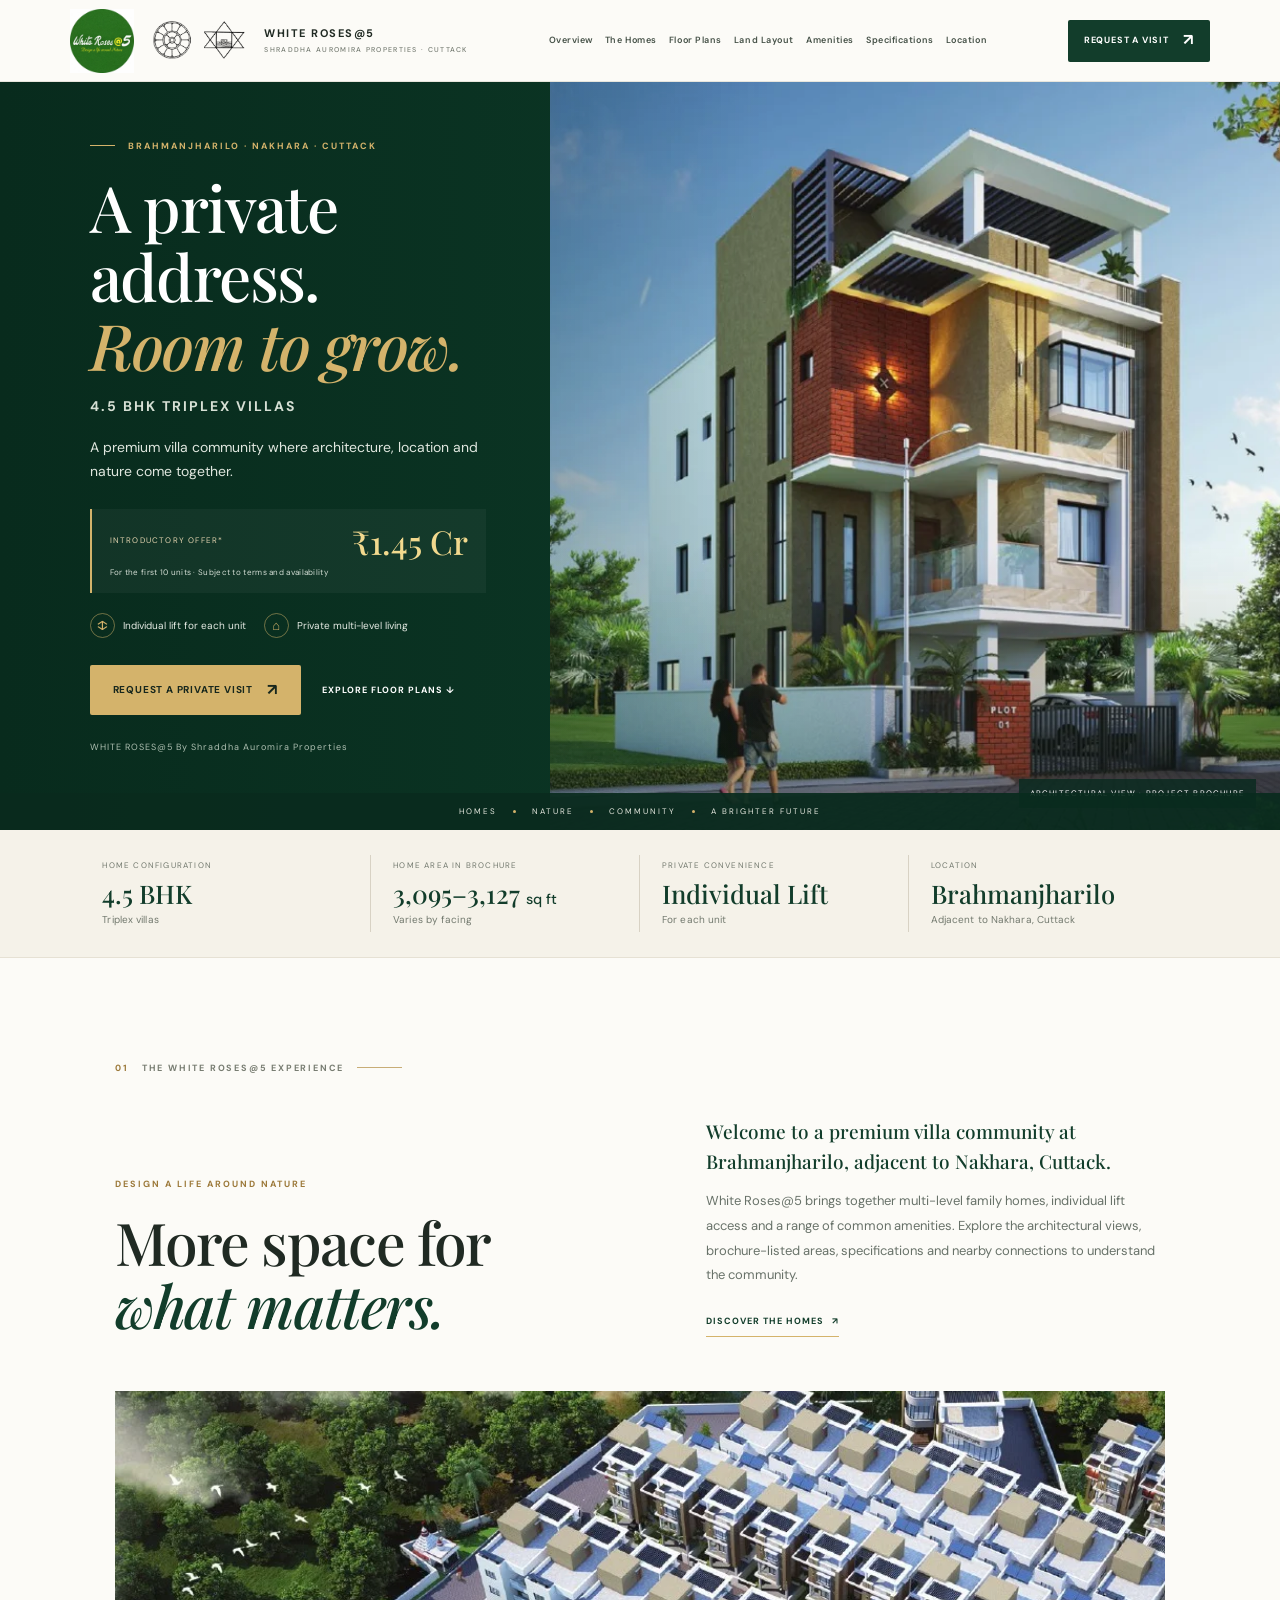
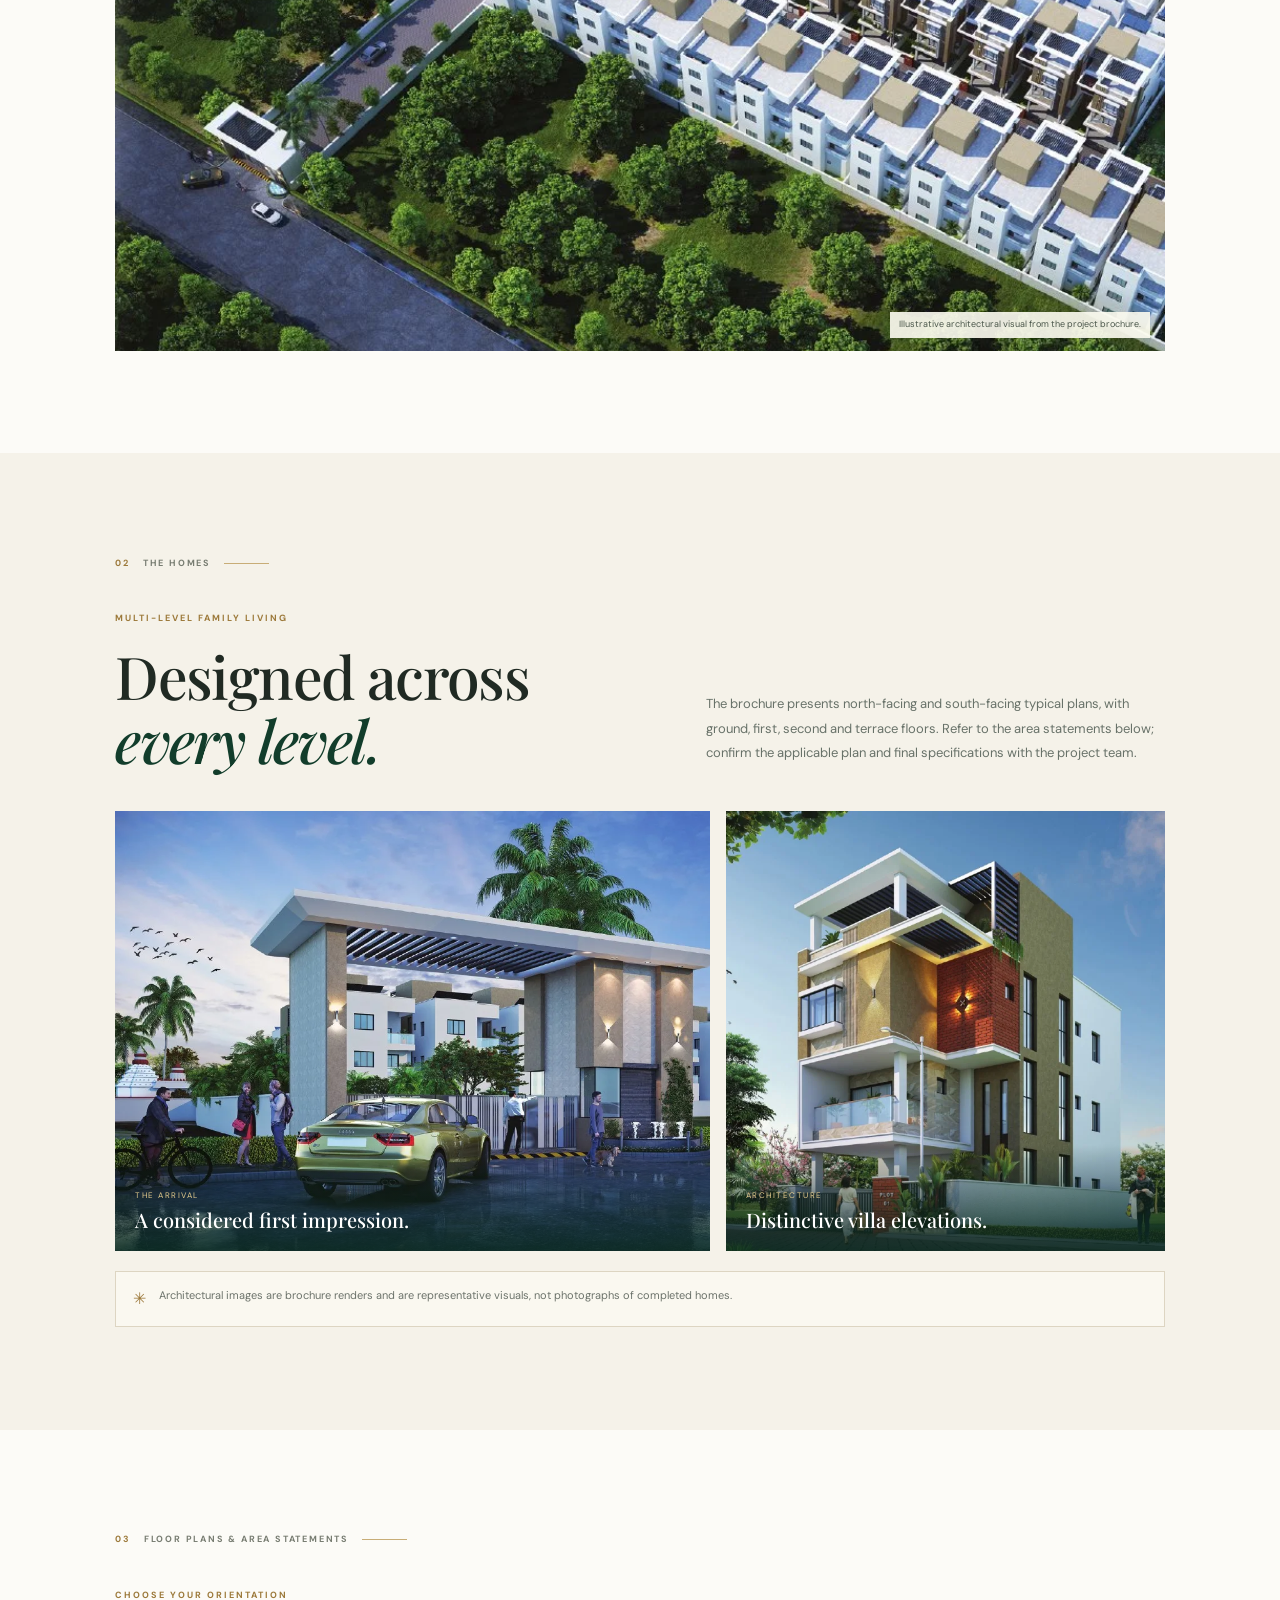
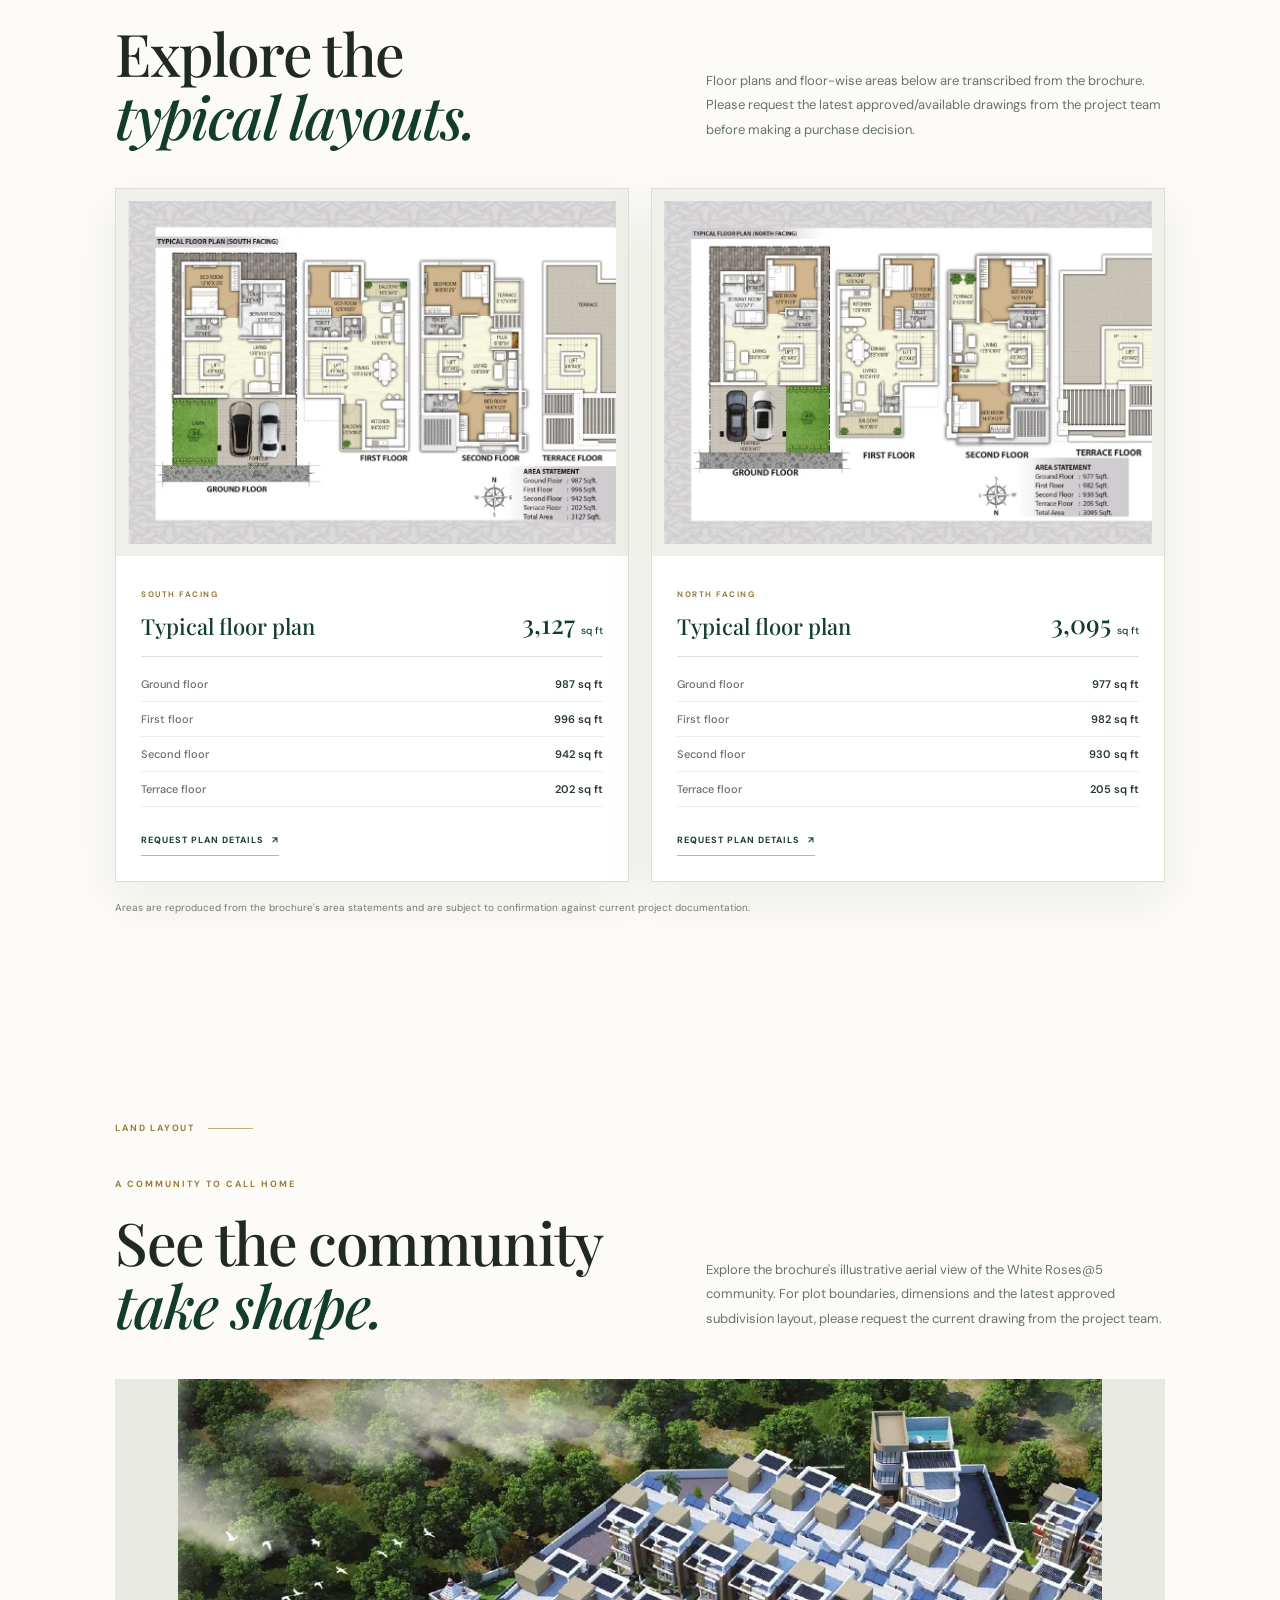
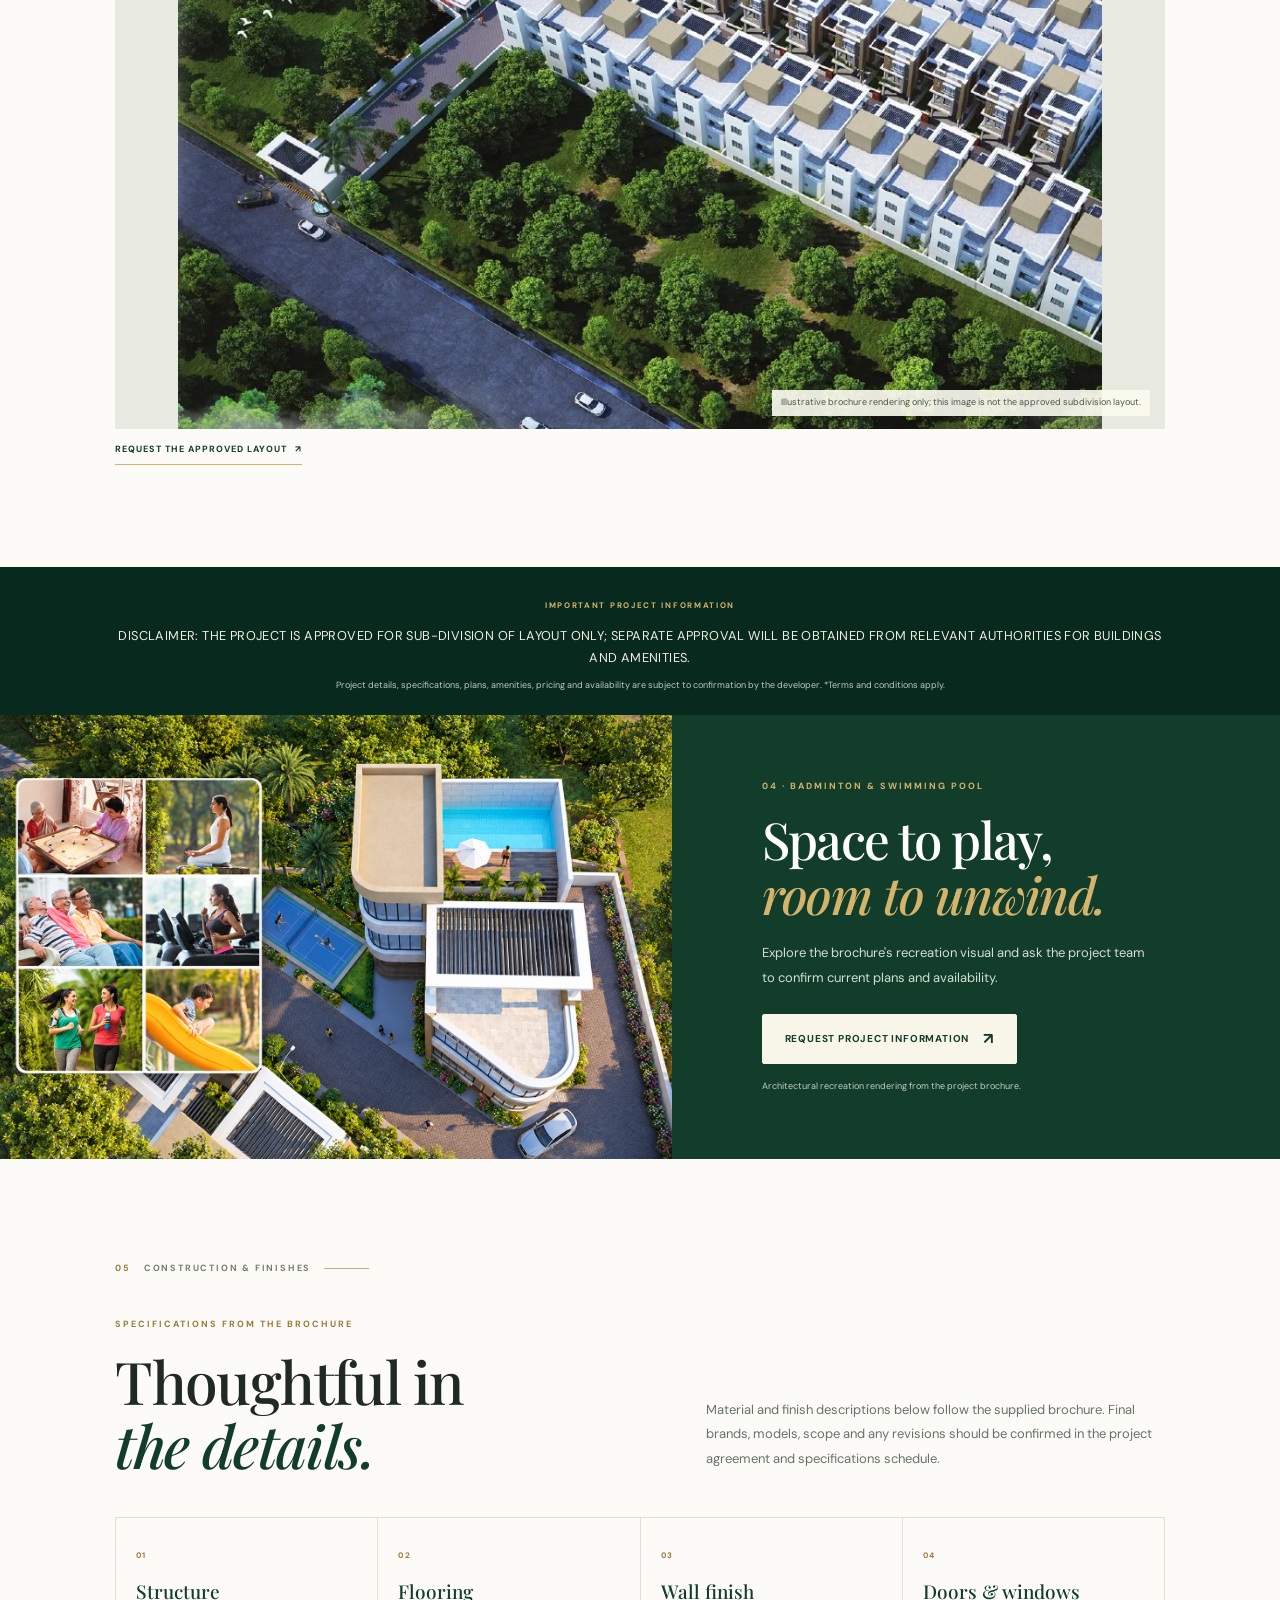
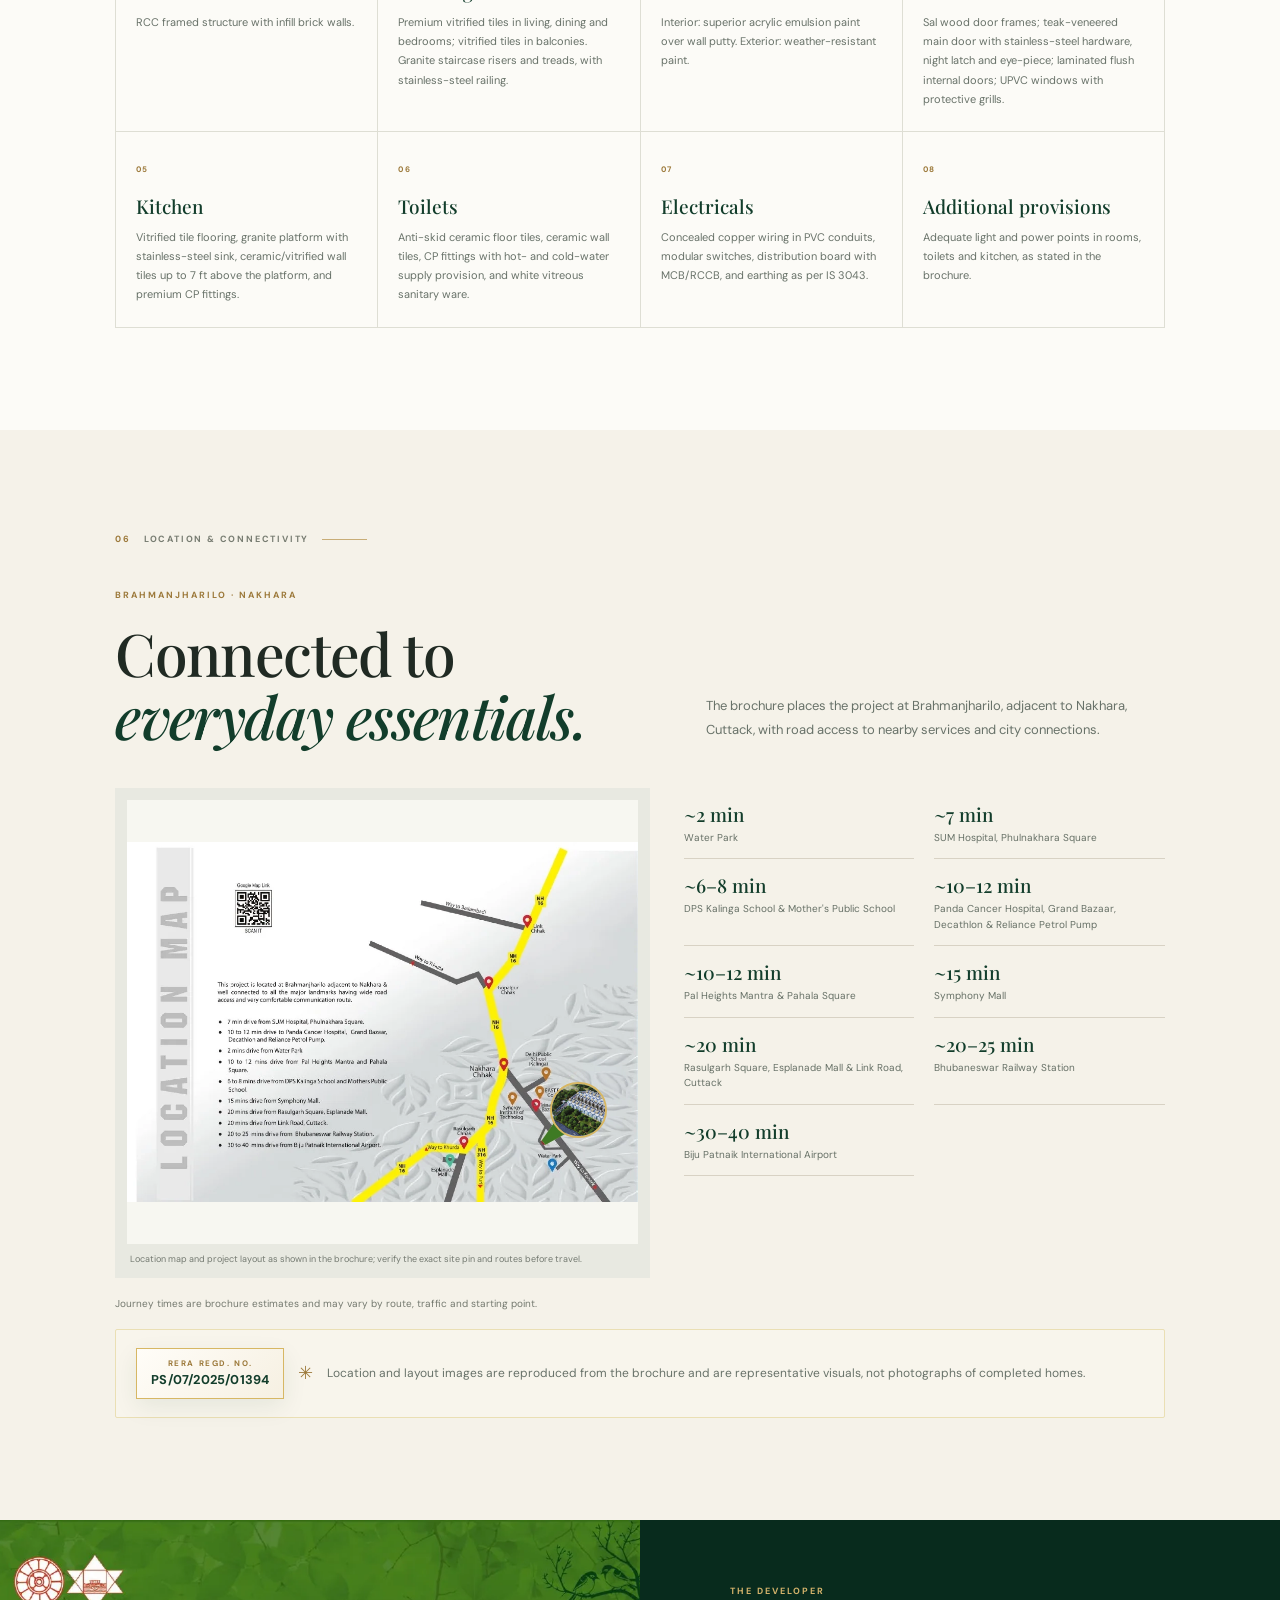
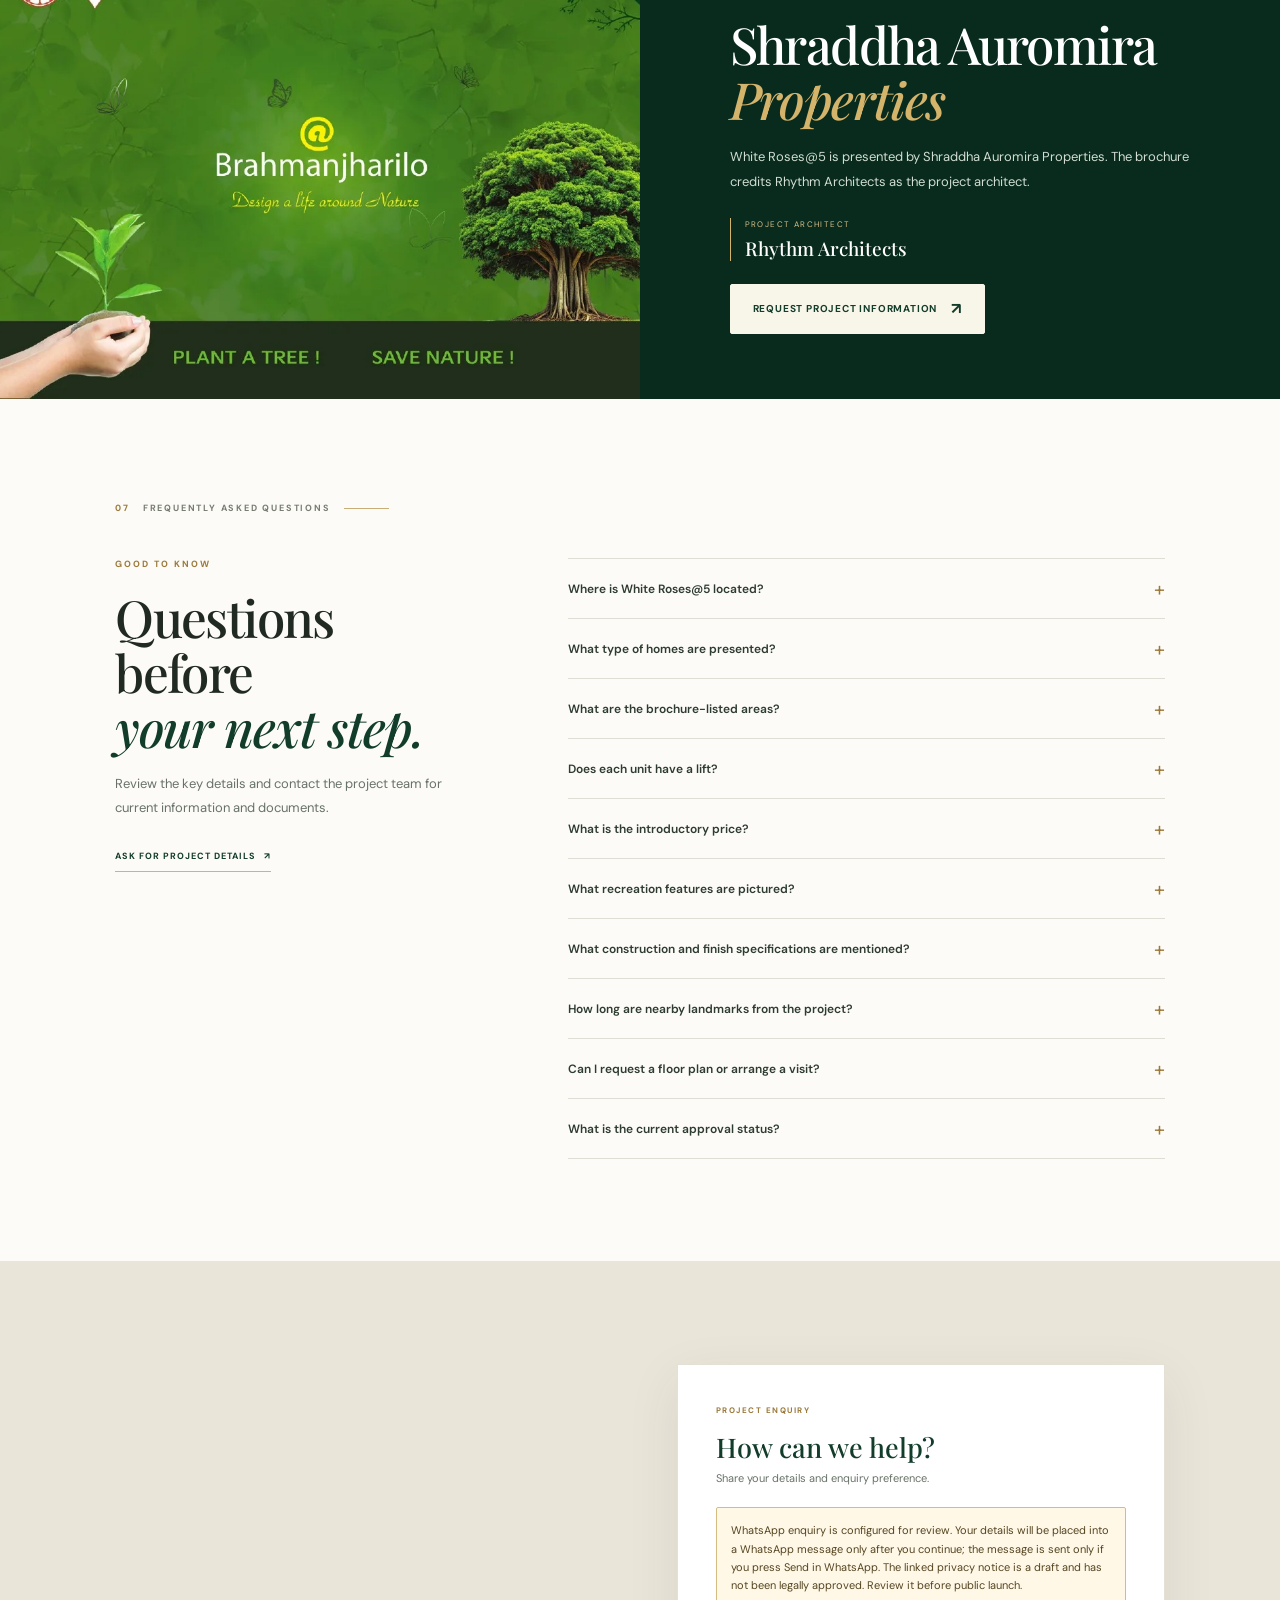
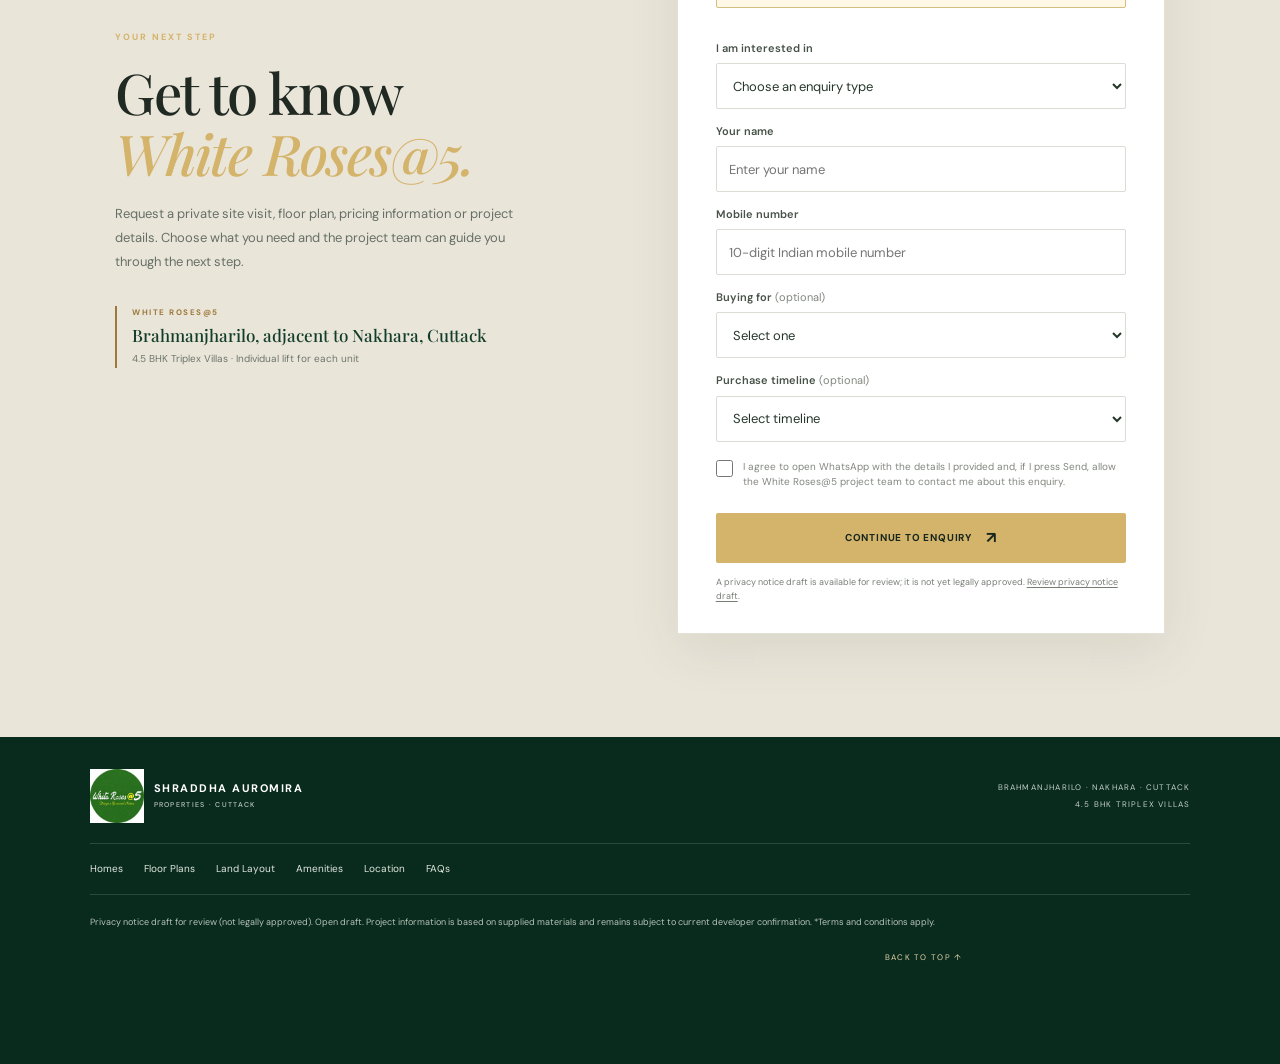
==== commit aab28edf: "new updates" ====
--- a/index.html
+++ b/index.html
@@ -27,7 +27,7 @@
     <span class="brand-copy">WHITE ROSES@5 <small>SHRADDHA AUROMIRA PROPERTIES · CUTTACK</small></span>
   </a>
   <nav class="desktop-nav" id="primary-navigation" aria-label="Main navigation">
-    <a href="#overview">Overview</a><a href="#homes">The Homes</a><a href="#floor-plans">Floor Plans</a><a href="#amenities">Amenities</a><a href="#specifications">Specifications</a><a href="#location">Location</a>
+    <a href="#overview">Overview</a><a href="#homes">The Homes</a><a href="#floor-plans">Floor Plans</a><a href="#land-layout">Land Layout</a><a href="#amenities">Amenities</a><a href="#specifications">Specifications</a><a href="#location">Location</a>
   </nav>
   <div class="header-actions">
     <a class="button button-dark header-cta" href="#enquiry" data-intent="Site Visit">Request a Visit <span aria-hidden="true">↗</span></a>
@@ -89,6 +89,15 @@
     <p class="small-print">Areas are reproduced from the brochure's area statements and are subject to confirmation against current project documentation.</p>
   </section>
 
+  <section class="section land-layout" id="land-layout">
+    <div class="section-label">LAND LAYOUT</div>
+    <div class="section-head"><div><p class="eyebrow dark-eyebrow">A COMMUNITY TO CALL HOME</p><h2>See the community<br><em>take shape.</em></h2></div><p>Explore the brochure's illustrative aerial view of the White Roses@5 community. For plot boundaries, dimensions and the latest approved subdivision layout, please request the current drawing from the project team.</p></div>
+    <figure class="wide-image land-layout-visual"><img src="assets/brochure/page-03-left.webp" width="1000" height="704" loading="lazy" alt="Illustrative aerial rendering of the White Roses@5 community layout from the project brochure"><figcaption>Illustrative brochure rendering only; this image is not the approved subdivision layout.</figcaption></figure>
+    <a class="inline-link" href="#enquiry" data-intent="Project Information">Request the approved layout <span aria-hidden="true">↗</span></a>
+  </section>
+
+  <section class="disclaimer"><span>IMPORTANT PROJECT INFORMATION</span><p>DISCLAIMER: THE PROJECT IS APPROVED FOR SUB-DIVISION OF LAYOUT ONLY; SEPARATE APPROVAL WILL BE OBTAINED FROM RELEVANT AUTHORITIES FOR BUILDINGS AND AMENITIES.</p><small>Project details, specifications, plans, amenities, pricing and availability are subject to confirmation by the developer. *Terms and conditions apply.</small></section>
+
   <section class="amenity-feature" id="amenities">
     <div class="amenity-image"><img src="assets/brochure/Luxury Community Amenities Aerial Montage.png" width="1000" height="704" loading="lazy" alt="Clubhouse and outdoor badminton court in an architectural recreation rendering from the brochure"></div>
     <div class="amenity-copy"><p class="eyebrow">04 · BADMINTON & SWIMMING POOL</p><h2>Space to play,<br><em>room to unwind.</em></h2><p>Explore the brochure's recreation visual and ask the project team to confirm current plans and availability.</p><a class="button button-light" href="#enquiry" data-intent="Project Information">Request Project Information <span aria-hidden="true">↗</span></a><small>Architectural recreation rendering from the project brochure.</small></div>
@@ -123,8 +132,6 @@
     <div class="developer-copy"><p class="eyebrow">THE DEVELOPER</p><h2>Shraddha Auromira<br><em>Properties</em></h2><p>White Roses@5 is presented by Shraddha Auromira Properties. The brochure credits Rhythm Architects as the project architect.</p><div class="developer-credit"><span>PROJECT ARCHITECT</span><strong>Rhythm Architects</strong></div><a class="button button-light" href="#enquiry" data-intent="Project Information">Request Project Information <span aria-hidden="true">↗</span></a></div>
   </section>
 
-  <section class="disclaimer"><span>IMPORTANT PROJECT INFORMATION</span><p>DISCLAIMER: THE PROJECT IS APPROVED FOR SUB-DIVISION OF LAYOUT ONLY; SEPARATE APPROVAL WILL BE OBTAINED FROM RELEVANT AUTHORITIES FOR BUILDINGS AND AMENITIES.</p><small>Project details, specifications, plans, amenities, pricing and availability are subject to confirmation by the developer. *Terms and conditions apply.</small></section>
-
   <section class="section faq" id="faq">
     <div class="section-label">07 <span>FREQUENTLY ASKED QUESTIONS</span></div>
     <div class="faq-grid"><div><p class="eyebrow dark-eyebrow">GOOD TO KNOW</p><h2>Questions before<br><em>your next step.</em></h2><p>Review the key details and contact the project team for current information and documents.</p><a class="inline-link" href="#enquiry" data-intent="Project Information">Ask for project details <span aria-hidden="true">↗</span></a></div><div class="faq-list">
@@ -157,7 +164,7 @@
     </div>
   </section>
 </main>
-<footer class="footer"><a class="brand brand-light" href="#top"><img src="assets/white-roses-logo.webp" width="56" height="56" alt="White Roses at 5 logo"><span class="brand-copy">SHRADDHA AUROMIRA<small>PROPERTIES · CUTTACK</small></span></a><div class="footer-meta"><span>BRAHMANJHARILO · NAKHARA · CUTTACK</span><span>4.5 BHK TRIPLEX VILLAS</span></div><nav aria-label="Footer navigation"><a href="#homes">Homes</a><a href="#floor-plans">Floor Plans</a><a href="#amenities">Amenities</a><a href="#location">Location</a><a href="#faq">FAQs</a></nav><p id="privacy-note"><strong>Privacy notice draft for review (not legally approved).</strong> <a href="privacy-notice-draft.html">Open draft</a>. Project information is based on the supplied brochure and campaign creative and remains subject to current developer confirmation. *Terms and conditions apply.</p><a class="back-top" href="#top">BACK TO TOP ↑</a></footer>
+<footer class="footer"><a class="brand brand-light" href="#top"><img src="assets/white-roses-logo.webp" width="56" height="56" alt="White Roses at 5 logo"><span class="brand-copy">SHRADDHA AUROMIRA<small>PROPERTIES · CUTTACK</small></span></a><div class="footer-meta"><span>BRAHMANJHARILO · NAKHARA · CUTTACK</span><span>4.5 BHK TRIPLEX VILLAS</span></div><nav aria-label="Footer navigation"><a href="#homes">Homes</a><a href="#floor-plans">Floor Plans</a><a href="#land-layout">Land Layout</a><a href="#amenities">Amenities</a><a href="#location">Location</a><a href="#faq">FAQs</a></nav><p id="privacy-note"><strong>Privacy notice draft for review (not legally approved).</strong> <a href="privacy-notice-draft.html">Open draft</a>. Project information is based on the supplied brochure and campaign creative and remains subject to current developer confirmation. *Terms and conditions apply.</p><a class="back-top" href="#top">BACK TO TOP ↑</a></footer>
 <div class="mobile-cta" role="group" aria-label="Quick enquiry actions"><a href="#enquiry" data-contact="call">Contact</a><a href="#enquiry" data-contact="whatsapp">Enquire</a><a class="mobile-book" href="#enquiry" data-intent="Site Visit">Request a Visit</a></div>
 <script src="script.js"></script>
 </body>
--- a/styles.css
+++ b/styles.css
@@ -19,11 +19,19 @@
 @media(max-width:360px){.header-cta{max-width:100px;white-space:normal;line-height:1.2;text-align:center}.brand-copy{font-size:7px}.brand-copy small{font-size:5px}.hero-actions{align-items:flex-start;flex-direction:column}.hero-secondary{padding:8px 0}.amenity-list{grid-template-columns:1fr}.spec-grid{grid-template-columns:1fr}}
 @media(prefers-reduced-motion:reduce){html{scroll-behavior:auto}.button,.menu-toggle span,.home-visual img{transition:none}}
 
-.brand .brand-symbols{width:52px;height:32px;object-fit:contain;mix-blend-mode:multiply}
+.brand .brand-symbols{width:78px;height:42px;object-fit:contain;mix-blend-mode:multiply}
 .location-map-art{position:relative;width:100%;aspect-ratio:1.15;background:#f7f7f1}
 .location-map .location-map-base{width:100%;height:100%;aspect-ratio:auto;object-fit:contain}
 .location-map .map-site-layout{position:absolute;left:82.9%;top:63.5%;width:11%;height:auto;aspect-ratio:1;object-fit:cover;border:2px solid #d7b764;border-radius:50%}
 .map-rera{display:inline-flex;flex-direction:column;align-items:center;justify-content:center;gap:4px;position:static;width:auto;max-width:100%;padding:10px 14px;border:1px solid #d7b764;background:linear-gradient(135deg,#fffdf8,#f6f0e2);color:var(--green);font-size:clamp(7px,.7vw,9px);font-weight:700;line-height:1.2;text-align:center;box-shadow:0 8px 24px rgba(18,61,43,.08)}.map-rera-label{display:block;font-size:8px;letter-spacing:1.6px;text-transform:uppercase;color:var(--gold-dark)}.map-rera strong{display:block;font-size:clamp(12px,1vw,18px);letter-spacing:.2px}.location-note{display:flex;align-items:center;gap:14px;flex-wrap:wrap;padding:18px 20px;margin-top:16px;background:#f8f5ec;border:1px solid #eadfb4;border-radius:2px}.location-note .note-icon{color:var(--gold-dark);font-size:18px;line-height:1}.location-note p{margin:0;color:var(--muted);font-size:12px;line-height:1.8}
-@media(max-width:1100px){.brand .brand-symbols{width:46px;height:28px}}
-@media(max-width:600px){.brand img{width:37px;height:37px}.brand .brand-symbols{width:24px;height:16px}.brand-copy{font-size:7px}.brand-copy small{font-size:5px;letter-spacing:.2px}.header-cta{max-width:96px;min-height:36px;padding:0 7px;font-size:6.5px;line-height:1.2;white-space:normal;text-align:center}.menu-toggle{width:34px;height:34px}}
-@media(max-width:360px){.brand{gap:4px}.brand img{width:34px;height:34px}.brand .brand-symbols{width:22px;height:15px}.brand-copy small{letter-spacing:.1px}.header-cta{max-width:87px}.menu-toggle{width:32px;height:32px}}
+.site-header .brand>img:first-child{width:64px;height:64px}
+.site-header .brand .brand-symbols{width:110px;height:46px}
+.land-layout-visual{margin-top:42px}
+.land-layout-visual img{max-height:650px;aspect-ratio:1000/704;object-fit:contain;background:#e8e9e1}
+.disclaimer p{font-size:clamp(12px,1vw,14px);letter-spacing:.4px}
+@media(max-width:1300px){.desktop-nav{gap:12px;font-size:9px}}
+@media(max-width:1100px){.site-header .brand>img:first-child{width:58px;height:58px}.site-header .brand .brand-symbols{width:68px;height:38px}}
+@media(max-width:600px){.site-header .brand{gap:6px}.site-header .brand>img:first-child{width:48px;height:48px}.site-header .brand .brand-symbols{width:76px;height:34px}.brand-copy{font-size:7px}.site-header .brand-copy{letter-spacing:.8px}.site-header .brand-copy small{display:none}.header-cta{max-width:90px;min-height:36px;padding:0 7px;font-size:6.5px;line-height:1.2;white-space:normal;text-align:center}.menu-toggle{width:34px;height:34px}}
+@media(max-width:360px){.site-header .brand{gap:4px}.site-header .brand>img:first-child{width:44px;height:44px}.site-header .brand .brand-symbols{width:68px;height:30px}.header-cta{max-width:80px}.menu-toggle{width:32px;height:32px}}
+@media(max-width:1000px){.desktop-nav{display:none;position:absolute;top:81px;left:0;right:0;padding:8px 5% 15px;background:#fcfbf7;border-bottom:1px solid #e4e0d6;box-shadow:0 15px 30px #102b1d16;flex-direction:column;align-items:stretch;gap:0;font-size:13px}.desktop-nav.is-open{display:flex}.desktop-nav a{padding:11px 0}.menu-toggle{display:block}}
+@media(max-width:600px){.desktop-nav{top:68px}}
